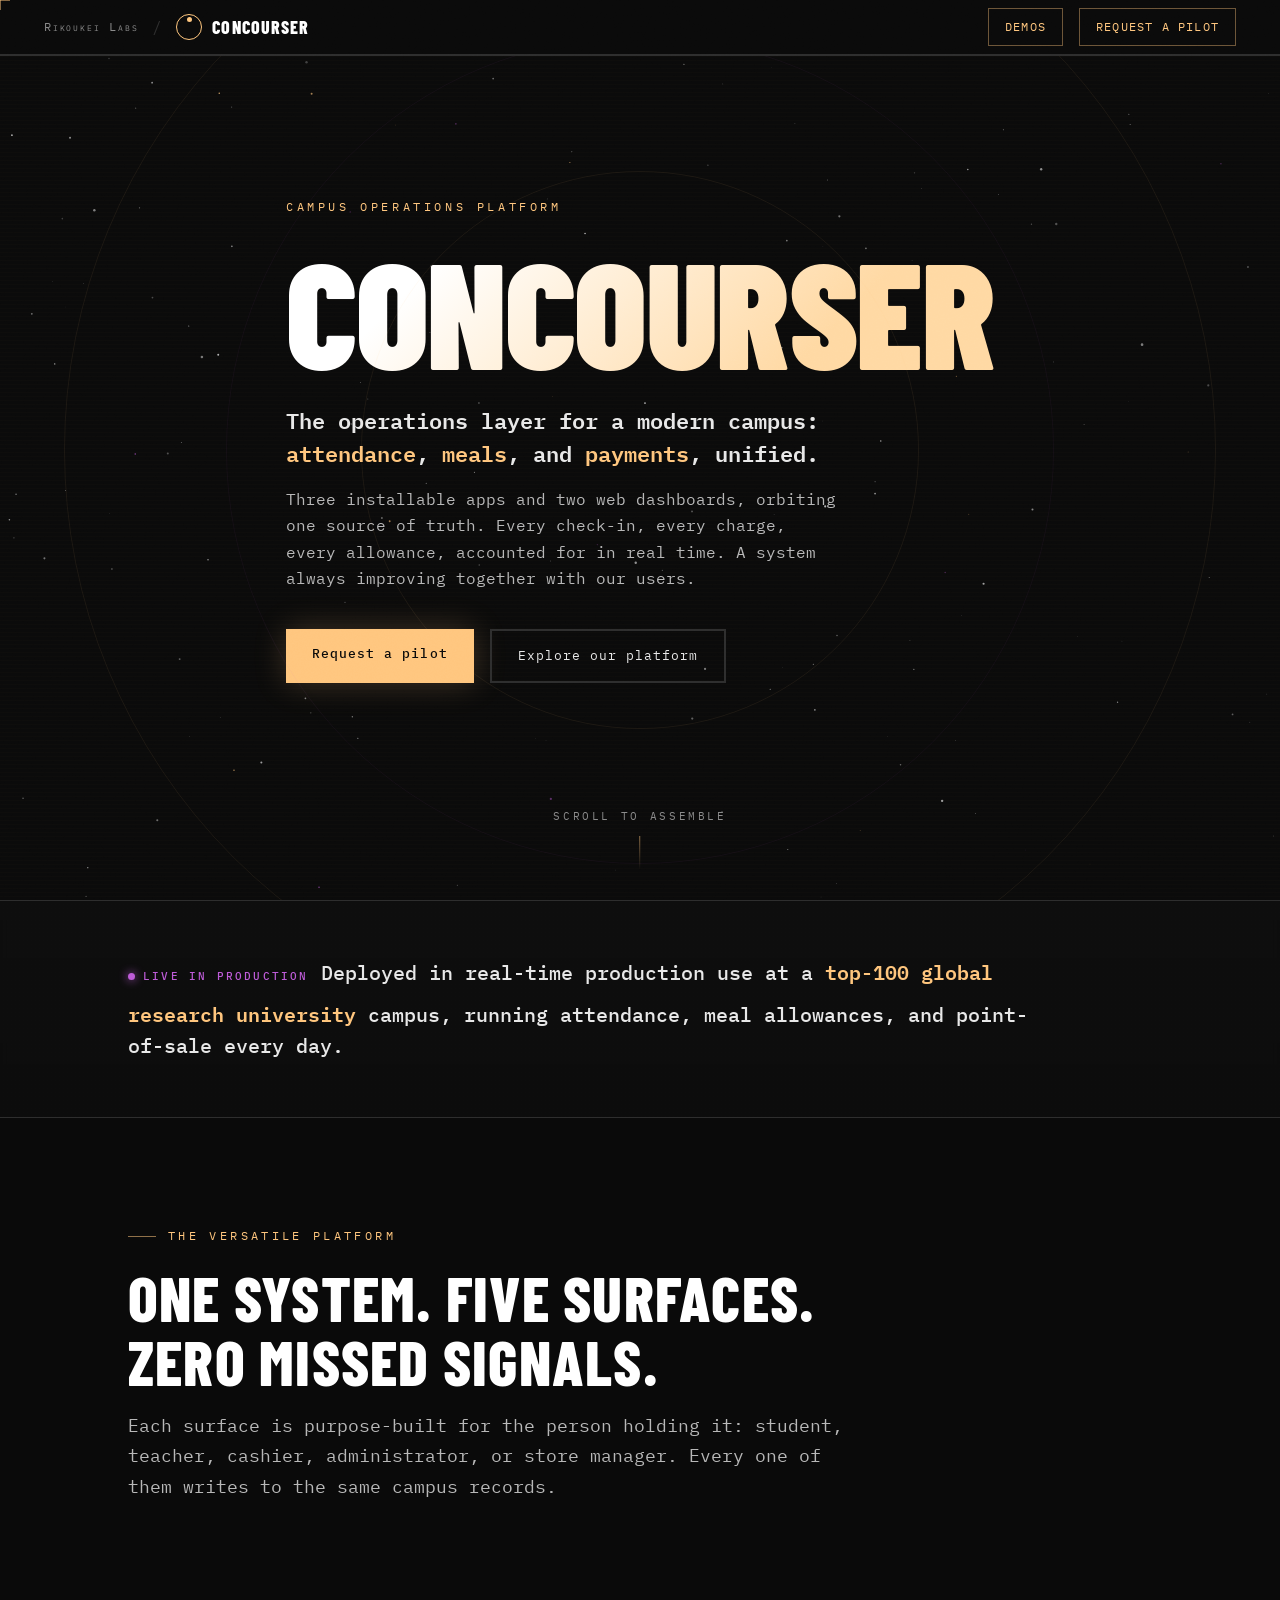
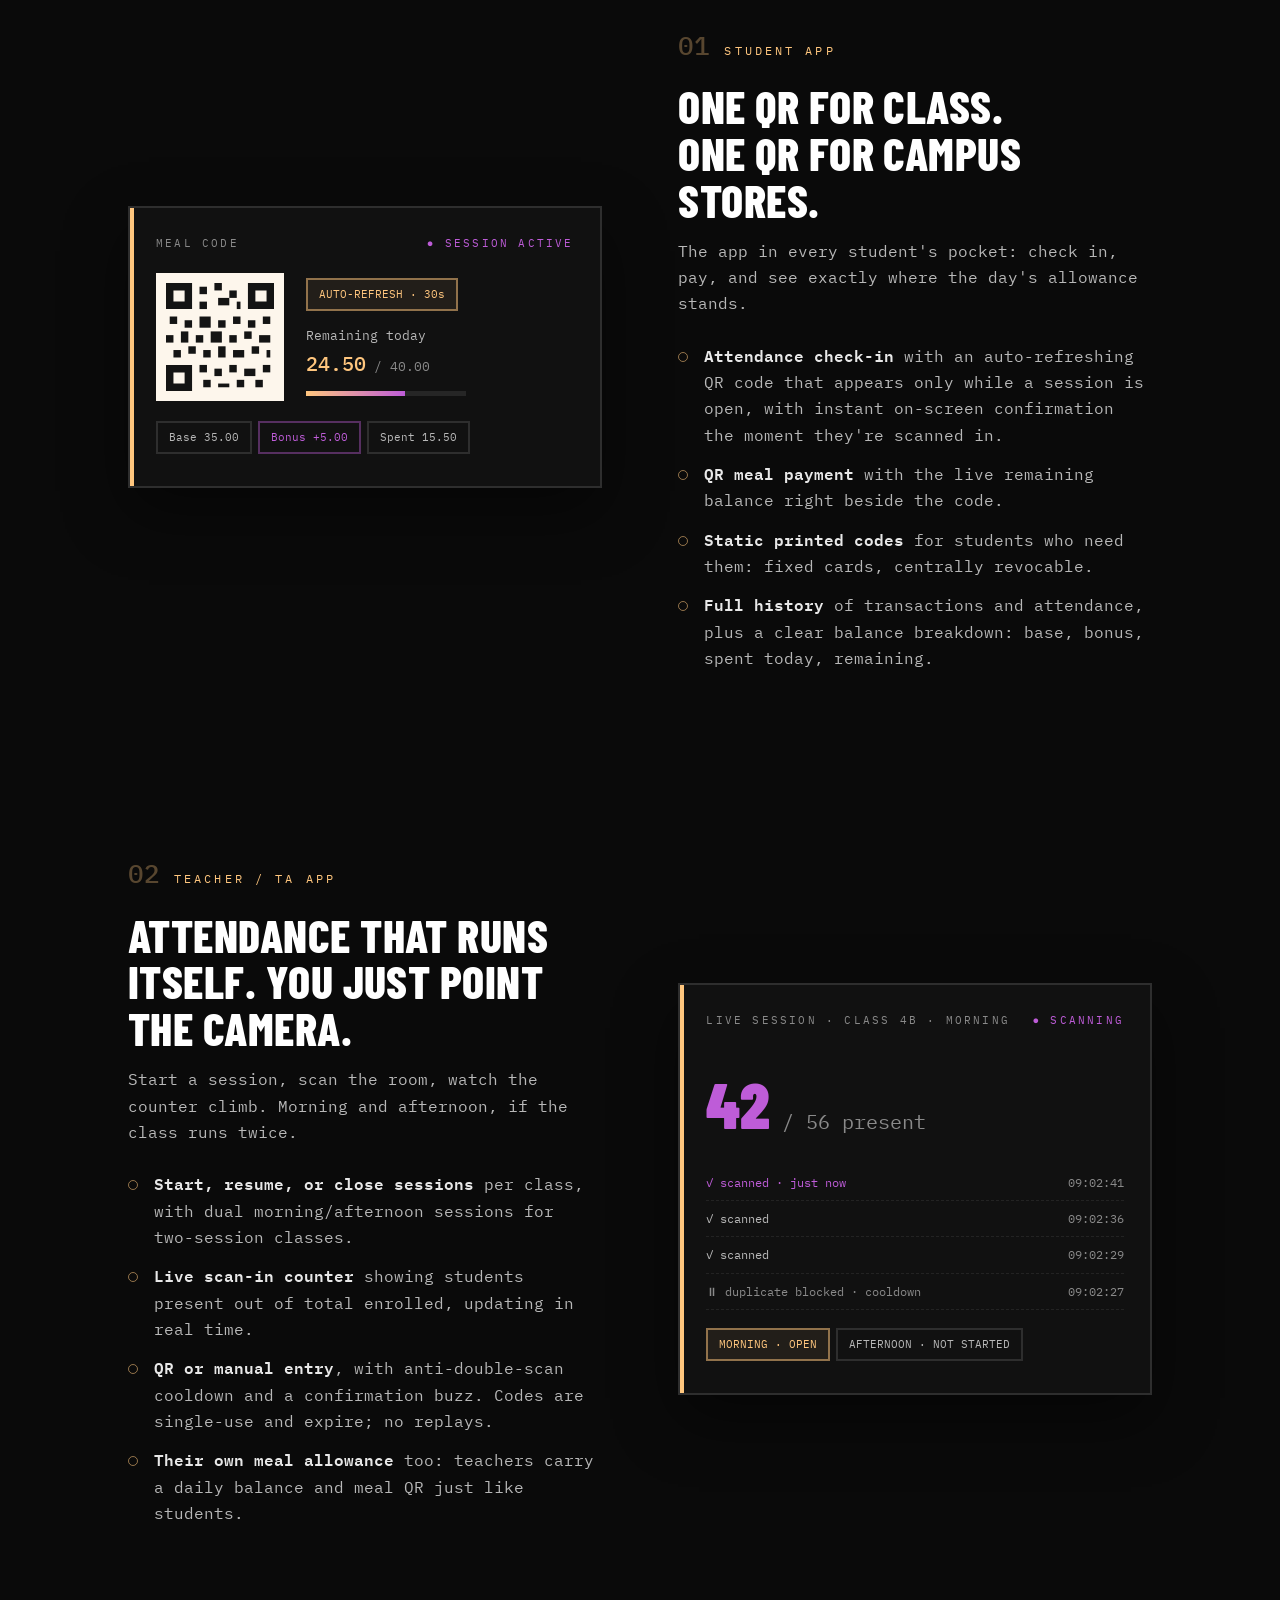
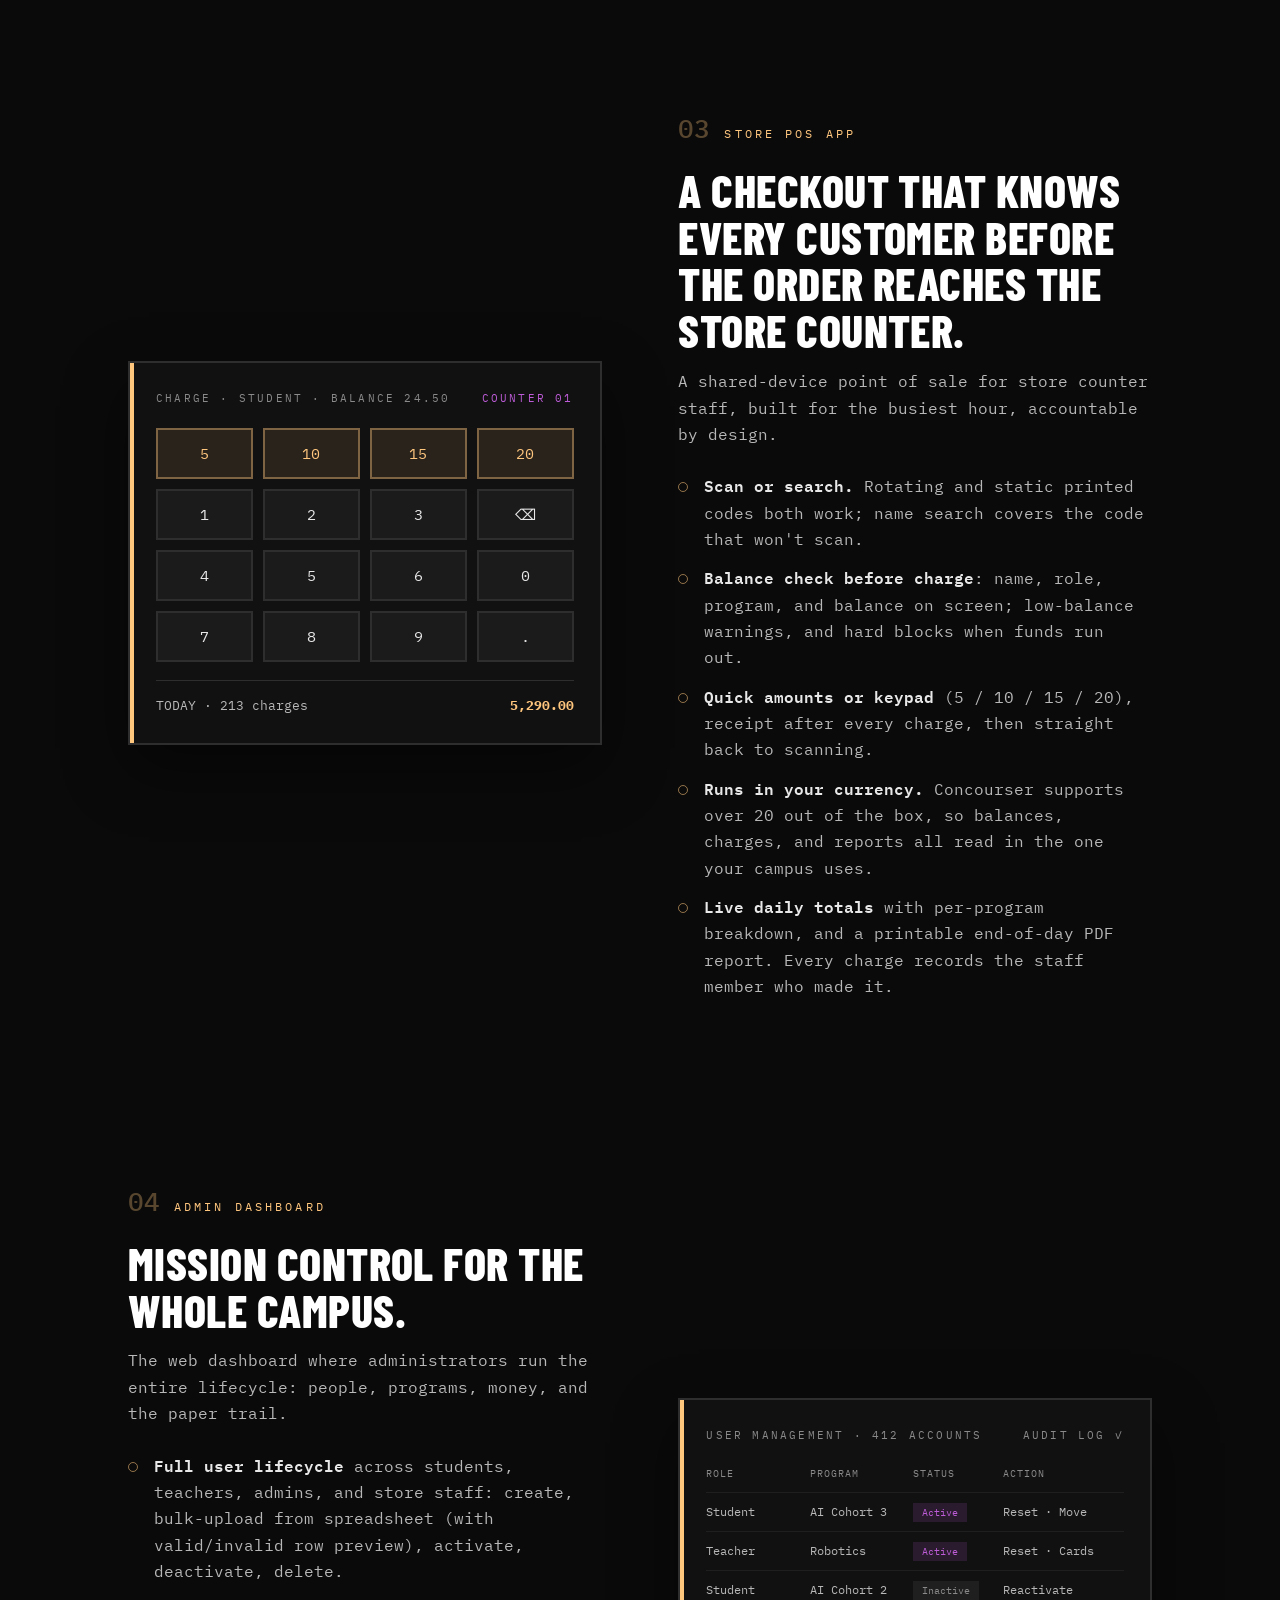
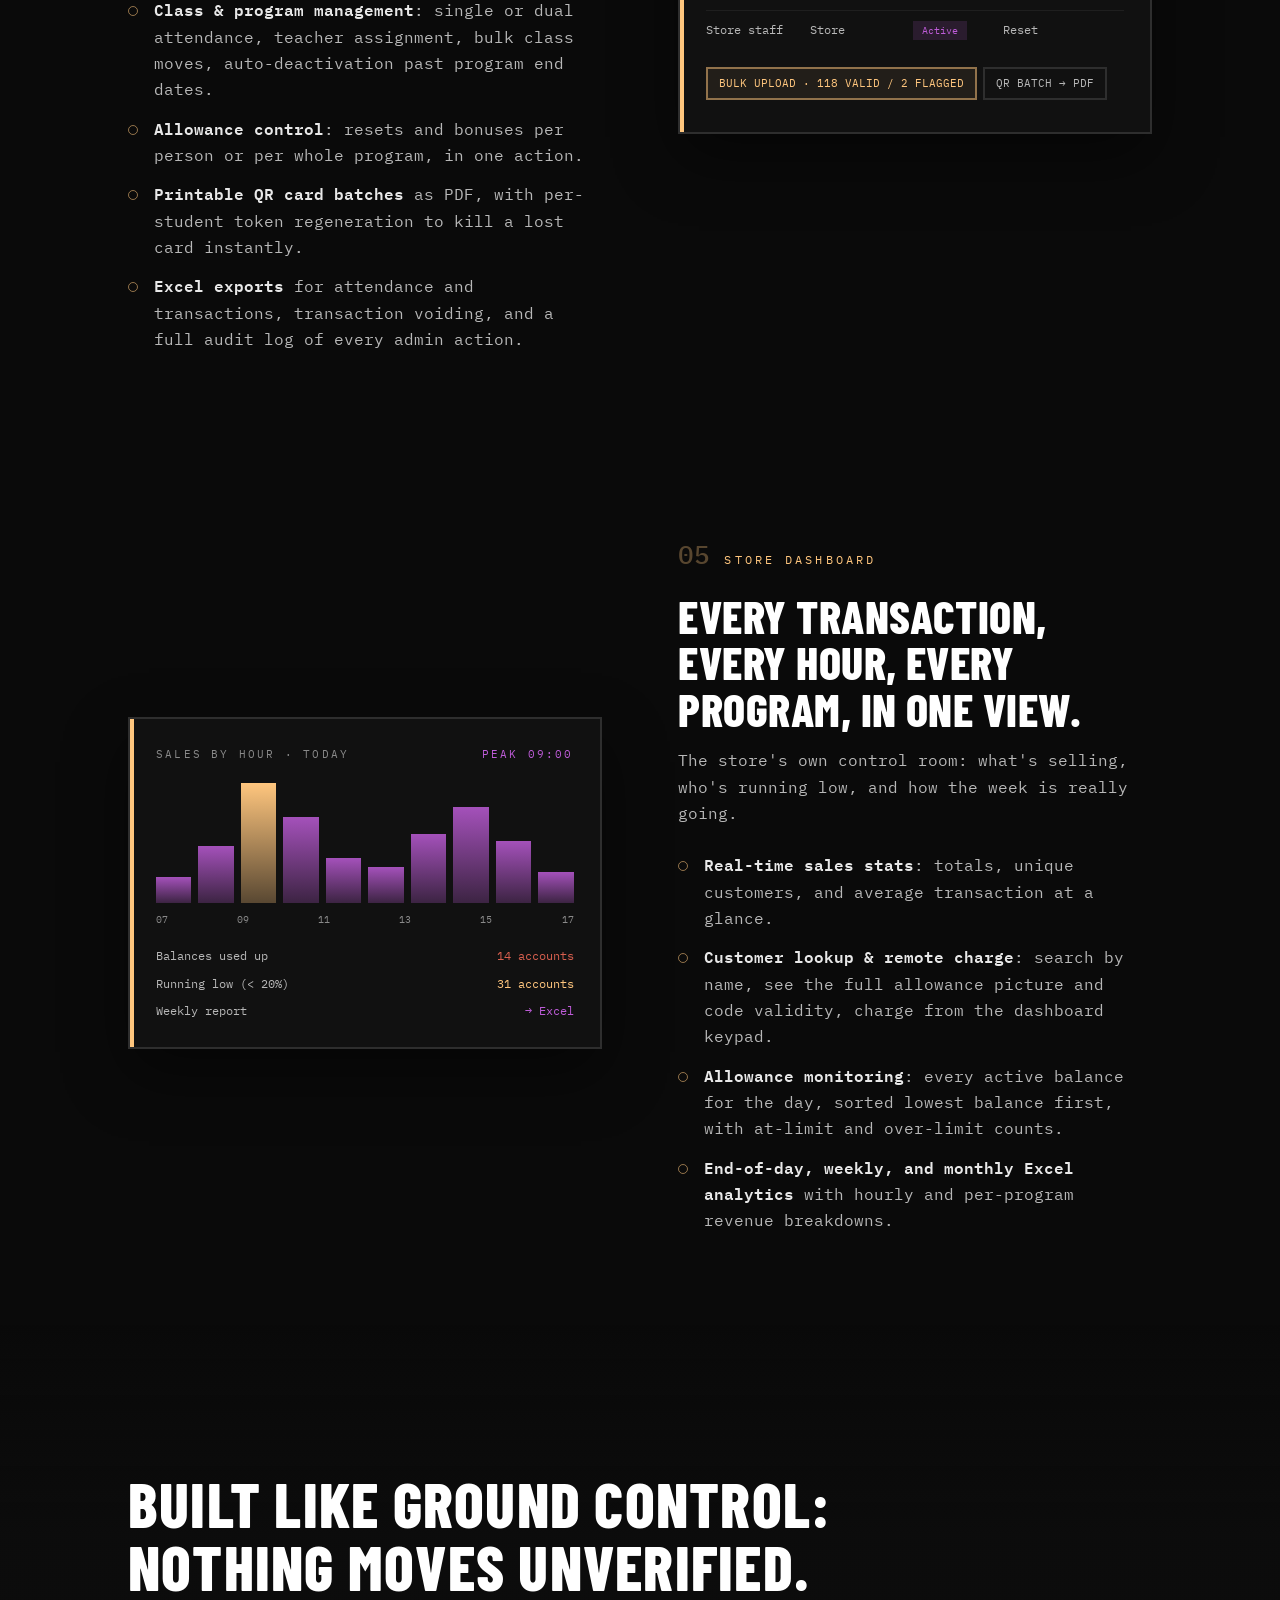
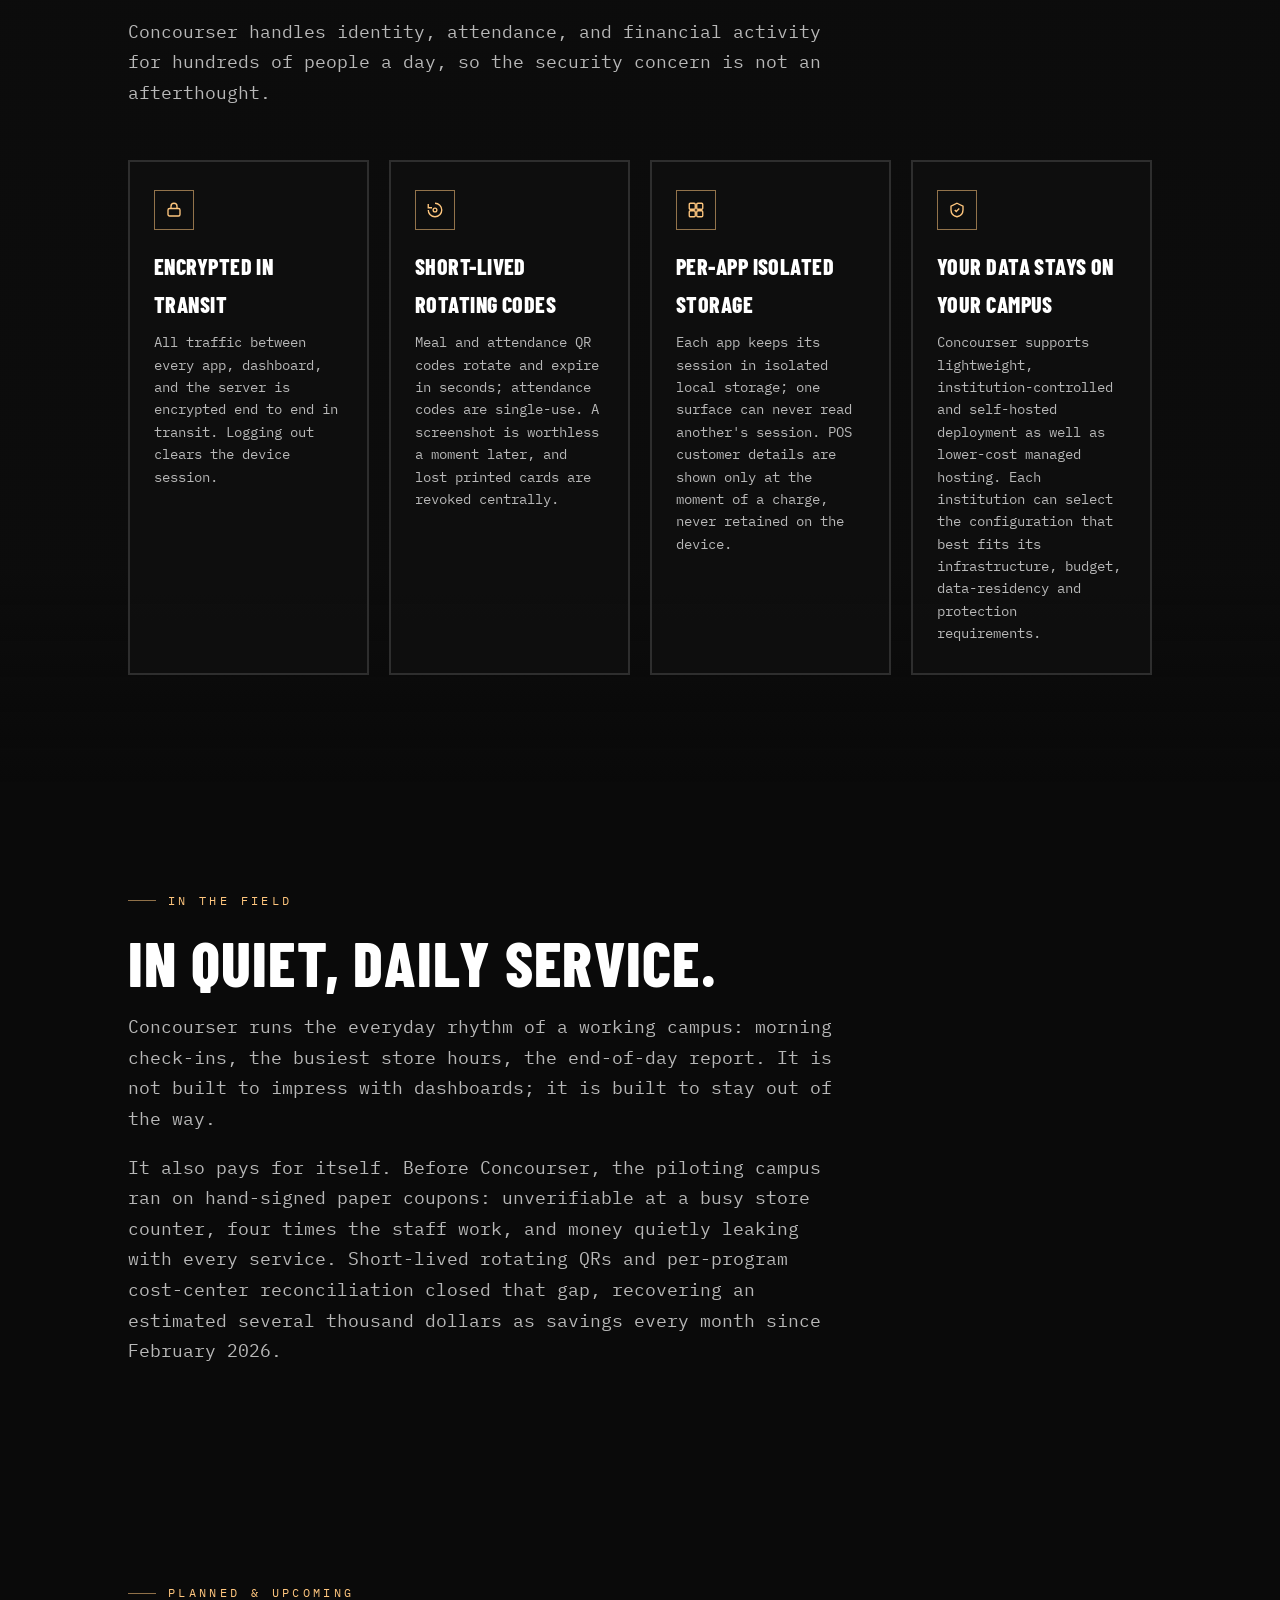
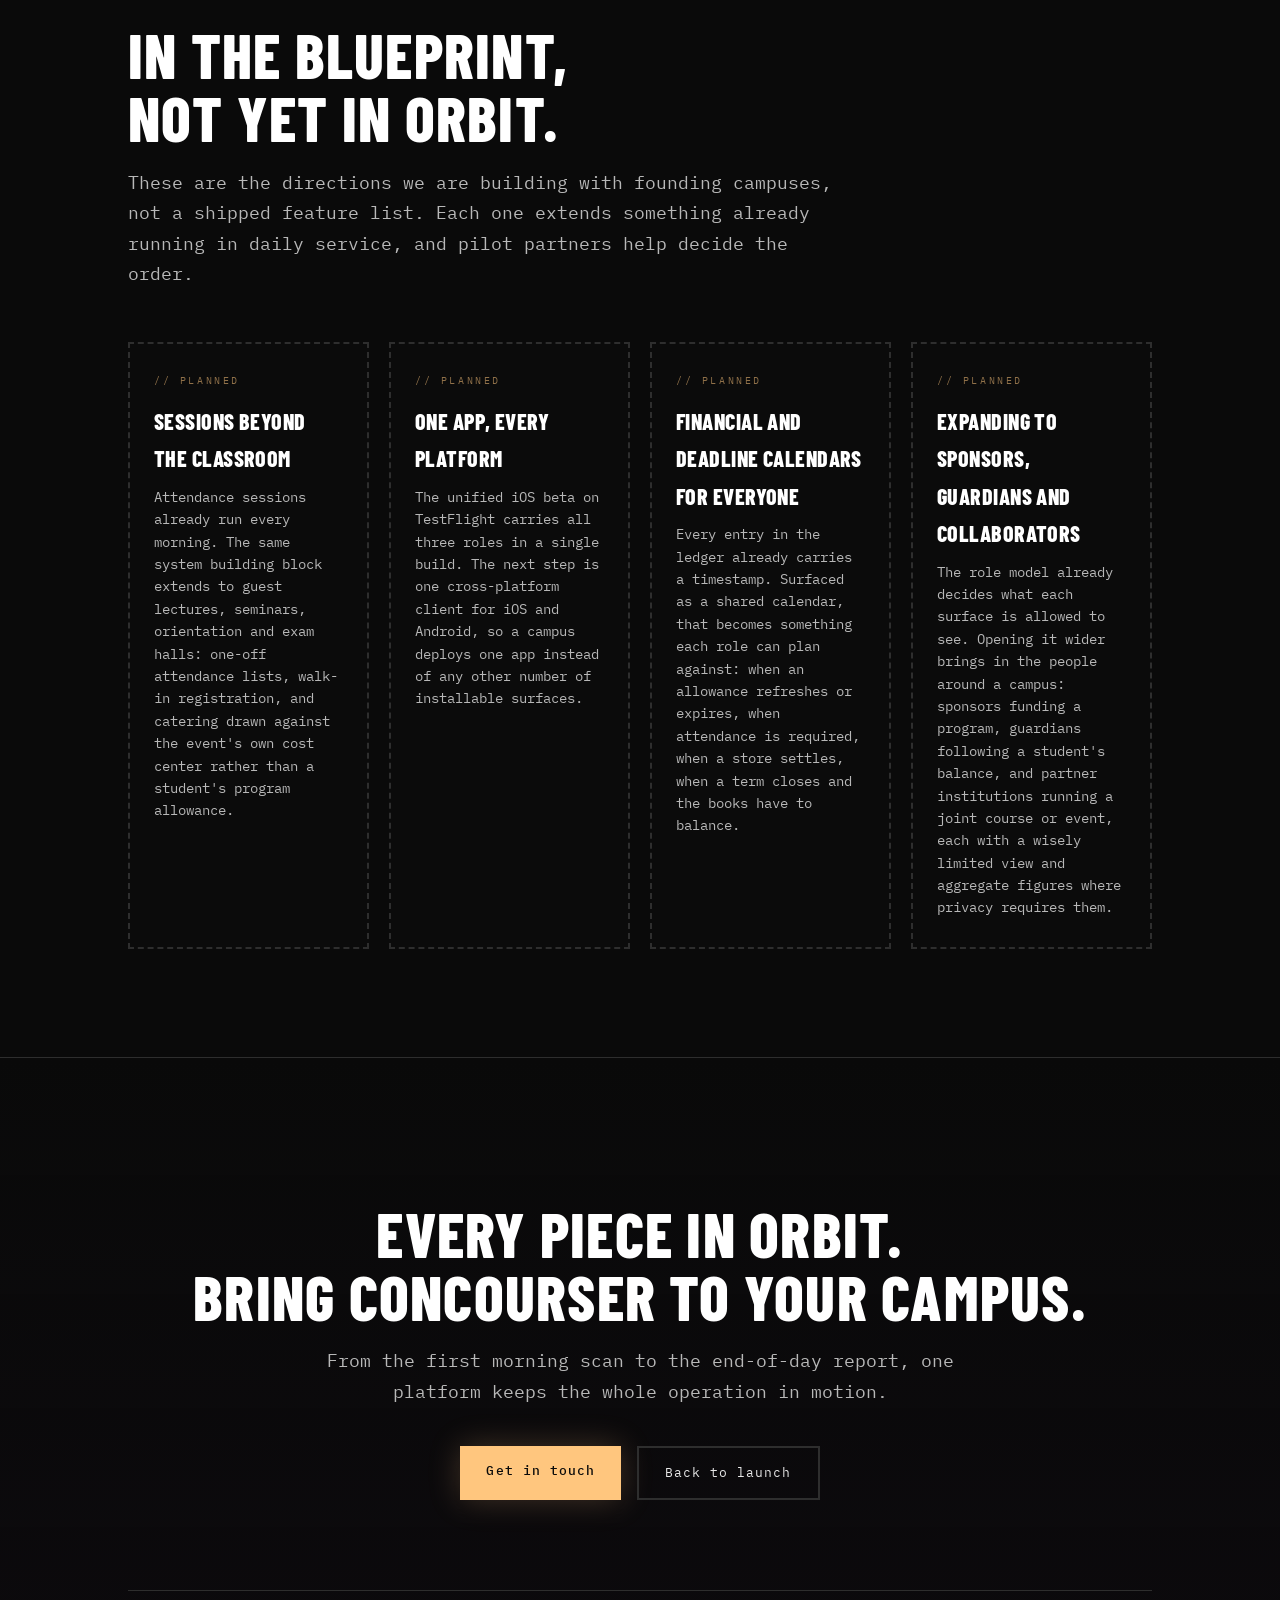
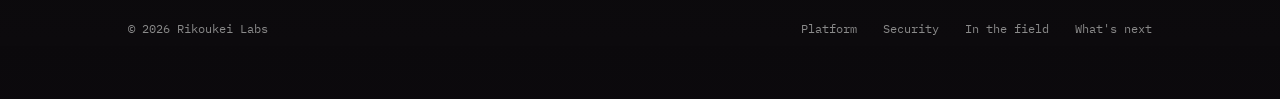
==== index.html @ 0dc14bae "Move inline CSS, JS and the reusable SVGs out of the HTML into assets/ Each inline <style> and <scri" ====
<!DOCTYPE html>
<html lang="en">
<head>
<meta charset="UTF-8">
<meta name="viewport" content="width=device-width, initial-scale=1.0">
<title>Concourser | The operations layer for a modern campus</title>
<meta name="description" content="Concourser unifies attendance, meal allowances, and point-of-sale for a modern campus. Three installable apps, two web dashboards, one operations layer.">
<link rel="icon" href="data:image/svg+xml,%3Csvg%20xmlns='http://www.w3.org/2000/svg'%20viewBox='0%200%2032%2032'%3E%3Crect%20width='32'%20height='32'%20fill='%230a0a0a'/%3E%3Ccircle%20cx='16'%20cy='16'%20r='10'%20fill='none'%20stroke='%23ffc67e'%20stroke-width='2'/%3E%3Ccircle%20cx='16'%20cy='8'%20r='2.5'%20fill='%23ffc67e'/%3E%3C/svg%3E">
<meta property="og:type" content="website">
<meta property="og:url" content="https://www.cncrsr.com/">
<meta property="og:title" content="Concourser | The operations layer for a modern campus">
<meta property="og:description" content="Concourser unifies attendance, meal allowances, and point-of-sale for a modern campus. Three installable apps, two web dashboards, one operations layer.">
<meta name="twitter:card" content="summary">
<meta name="twitter:title" content="Concourser | The operations layer for a modern campus">
<meta name="twitter:description" content="Concourser unifies attendance, meal allowances, and point-of-sale for a modern campus.">
<link rel="preconnect" href="https://fonts.googleapis.com">
<link rel="preconnect" href="https://fonts.gstatic.com" crossorigin>
<link href="https://fonts.googleapis.com/css2?family=Barlow+Condensed:wght@700;800;900&family=IBM+Plex+Mono:wght@400;500;600;700&display=swap" rel="stylesheet">
<link rel="stylesheet" href="assets/css/index.css">
</head>
<body>

<!-- Grain overlay via inline SVG filter (matches rikoukeilabs.com) -->
<svg class="grain" aria-hidden="true">
  <filter id="grain-filter">
    <feTurbulence type="fractalNoise" baseFrequency="0.65" numOctaves="3" stitchTiles="stitch"/>
    <feColorMatrix type="saturate" values="0"/>
  </filter>
  <rect width="100%" height="100%" filter="url(#grain-filter)"/>
</svg>

<!-- Custom cursor -->
<div class="cursor-reticle" aria-hidden="true"></div>
<div class="cursor-ring" aria-hidden="true"></div>

<!-- Warp arrival overlay (plays when navigating in from the Rikoukei site) -->
<div id="warp-in" aria-hidden="true">
  <span class="wring r3"></span>
  <span class="wring r2"></span>
  <span class="wring r1"></span>
  <span class="wdot"></span>
  <span class="wlabel">// DOCKING : CONCOURSER</span>
</div>

<canvas id="starfield" aria-hidden="true"></canvas>

<!-- Scroll-assembled orrery (the Concourser mark, piece by piece) -->
<div id="orrery-wrap" aria-hidden="true">
  <svg id="orrery" viewBox="0 0 1600 1600" xmlns="http://www.w3.org/2000/svg" fill="transparent">
    <defs>
      <clipPath id="clip-path-0"><circle cx="800" cy="800" r="253.05"/></clipPath>
      <mask id="mask-0"><rect width="1600" height="1600" fill="white"/><circle cx="546.95" cy="800" r="96.25" fill="black"/></mask>
      <mask id="mask-1"><rect width="1600" height="1600" fill="white"/><circle cx="546.95" cy="800" r="77" fill="black"/></mask>
    </defs>
    <g transform="translate(800,800) scale(2.07) translate(-800,-800)">
      <g>
        <path class="lp" d="M 978.9333709792559 978.9333709792558 A 253.04999999999998 253.04999999999998 0 0 1 621.0666290207441 978.9333709792559" fill="transparent" stroke-width="4" stroke="#ffc67e"/>
        <circle class="lp" cx="800" cy="956.8" r="77" stroke-width="4" stroke="#ffc67e"/>
        <circle class="ld" cx="868.6075023625043" cy="921.8427315200548" r="9.5" stroke-width="0" fill="#ffc67e"/>
        <circle class="ld" cx="854.4472221513641" cy="902.3527778486358" r="9.5" stroke-width="0" fill="#ffc67e"/>
        <circle class="lp" cx="800" cy="879.8" r="38" stroke-width="4" stroke="#ffc67e"/>
      </g>
      <g>
        <path class="lp" d="M 978.9333709792558 621.0666290207441 A 253.04999999999998 253.04999999999998 0 0 1 978.9333709792559 978.9333709792559" fill="transparent" stroke-width="4" stroke="#ffc67e"/>
        <circle class="lp" cx="956.8" cy="800" r="96.25" stroke-width="4" stroke="#ffc67e"/>
        <line class="lp" x1="878.9321142914113" y1="743.4256694668495" x2="836.1047771516875" y2="712.3097876736166" stroke-width="4" stroke="#ffc67e"/>
        <circle class="lp" cx="956.8" cy="800" r="77" stroke-width="5" stroke="#ffc67e"/>
        <circle class="ld" cx="921.8427315200548" cy="731.3924976374957" r="9.5" stroke-width="0" fill="#ffc67e"/>
        <circle class="ld" cx="902.3527778486358" cy="745.5527778486359" r="9.5" stroke-width="0" fill="#ffc67e"/>
        <circle class="lp" cx="879.8" cy="800" r="38" stroke-width="5" stroke="#ffc67e"/>
      </g>
      <g>
        <path class="lp" d="M 621.0666290207441 621.0666290207441 A 253.04999999999998 253.04999999999998 0 0 1 978.9333709792559 621.0666290207441" fill="transparent" stroke-width="4" stroke="#ffc67e"/>
        <circle class="lp" cx="800" cy="546.95" r="38" stroke-width="4" stroke="#ffc67e"/>
        <line class="lp" x1="800" y1="508.95000000000005" x2="800" y2="432.95000000000005" stroke-width="4" stroke="#ffc67e"/>
      </g>
      <g>
        <path class="lp" d="M 621.0666290207441 978.9333709792559 A 253.04999999999998 253.04999999999998 0 0 1 621.0666290207441 621.0666290207441" fill="transparent" mask="url(#mask-0)" stroke-width="4" stroke="#ffc67e"/>
        <path class="lp" d="M 546.95 703.75 A 96.25 96.25 0 0 1 546.95 896.25" clip-path="url(#clip-path-0)" stroke-width="4" stroke="#ffc67e"/>
        <circle class="ld" cx="576.6928857085887" cy="891.5391896934085" r="9.5" stroke-width="0" fill="#ffc67e"/>
        <circle class="ld" cx="603.5243305331505" cy="877.8678857085887" r="9.5" stroke-width="0" fill="#ffc67e"/>
        <circle class="ld" cx="624.8178857085887" cy="856.5743305331506" r="9.5" stroke-width="0" fill="#ffc67e"/>
        <path class="lp" d="M 621.0666290207441 978.9333709792559 A 253.04999999999998 253.04999999999998 0 0 1 621.0666290207441 621.0666290207441" fill="transparent" mask="url(#mask-1)" stroke-width="4" stroke="#ffc67e"/>
        <path class="lp" d="M 546.95 723 A 77 77 0 0 1 546.95 877" clip-path="url(#clip-path-0)" stroke-width="5" stroke="#ffc67e"/>
        <line class="lp" x1="570.7443085668709" y1="873.2313517547268" x2="583.83117827865" y2="913.5085952198266" stroke-width="5" stroke="#ffc67e"/>
        <line class="lp" x1="592.2094644265204" y1="862.294308566871" x2="617.1021698611066" y2="896.55617827865" stroke-width="5" stroke="#ffc67e"/>
        <line class="lp" x1="609.244308566871" y1="845.2594644265205" x2="643.50617827865" y2="870.1521698611067" stroke-width="5" stroke="#ffc67e"/>
        <circle class="lp" cx="546.95" cy="800" r="38" stroke-width="5" stroke="#ffc67e"/>
      </g>
    </g>
  </svg>
</div>

<div class="scan-layer" aria-hidden="true"></div>

<nav id="site-nav">
  <div class="nav-left">
    <a class="home-link" href="https://www.rikoukeilabs.com/">Rikoukei Labs</a> <!-- alt home link = ../ -->
    <span class="crumb-sep">/</span>
    <a class="brand" href="#top">
      <span class="mark"></span>
      <span class="brand-name">Concourser</span>
    </a>
  </div>
  <div class="nav-right">
    <a class="nav-cta" href="https://www.cncrsr.com/apps/" id="products-link">DEMOS</a>
    <a class="nav-cta" href="#contact">REQUEST A PILOT</a>
  </div>
</nav>

<div class="page" id="top">

  <!-- ============ HERO ============ -->
  <section class="hero">
    <div class="orbits" aria-hidden="true"><span></span><span></span><span></span></div>
    <div class="inner">
      <div class="hero-badge reveal">CAMPUS OPERATIONS PLATFORM</div>
      <h1 class="reveal" style="--d:.08s">Concourser</h1>
      <p class="tagline reveal" style="--d:.16s">The operations layer for a modern campus: <em>attendance</em>, <em>meals</em>, and <em>payments</em>, unified.</p>
      <p class="sub reveal" style="--d:.24s">Three installable apps and two web dashboards, orbiting one source of truth. Every check-in, every charge, every allowance, accounted for in real time. A system always improving together with our users.</p>
      <div class="hero-ctas reveal" style="--d:.32s">
        <a class="btn btn-primary" href="#contact">Request a pilot</a>
        <a class="btn btn-ghost" href="#proof">Explore our platform</a>
      </div>
    </div>
    <div class="scroll-hint">Scroll to assemble</div>
  </section>

  <!-- ============ PROOF BAND ============ -->
  <section class="proof" id="proof">
    <div class="inner">
      <div class="claim reveal">
        <div class="live">Live in production</div>
        Deployed in real-time production use at a <strong>top-100 global research university</strong> campus, running attendance, meal allowances, and point-of-sale every day.
      </div>
    </div>
  </section>

  <!-- ============ FEATURES ============ -->
  <section class="features-head" id="platform">
    <div class="inner">
      <div class="eyebrow reveal">The versatile platform</div>
      <h2 class="reveal" style="--d:.1s">One system. Five surfaces.<br>Zero missed signals.</h2>
      <p class="lede reveal" style="--d:.2s">Each surface is purpose-built for the person holding it: student, teacher, cashier, administrator, or store manager. Every one of them writes to the same campus records.</p>
    </div>
  </section>

  <!-- Surface 01: Student App -->
  <section class="surface">
    <div class="inner">
      <div class="s-copy reveal">
        <div class="s-label"><span class="num">01</span> Student App</div>
        <h3>One QR for class.<br>One QR for campus stores.</h3>
        <p class="s-desc">The app in every student's pocket: check in, pay, and see exactly where the day's allowance stands.</p>
        <ul>
          <li><b>Attendance check-in</b> with an auto-refreshing QR code that appears only while a session is open, with instant on-screen confirmation the moment they're scanned in.</li>
          <li><b>QR meal payment</b> with the live remaining balance right beside the code.</li>
          <li><b>Static printed codes</b> for students who need them: fixed cards, centrally revocable.</li>
          <li><b>Full history</b> of transactions and attendance, plus a clear balance breakdown: base, bonus, spent today, remaining.</li>
        </ul>
      </div>
      <div class="s-visual reveal" style="--d:.15s">
        <div class="panel">
          <div class="panel-title"><span>MEAL CODE</span><span class="ok">● SESSION ACTIVE</span></div>
          <div class="qr-row">
            <div class="qr-box">
              <svg viewBox="0 0 29 29" width="100%" height="100%" aria-hidden="true"><use href="assets/icons.svg#qr"/></svg>
            </div>
            <div>
              <div class="chip on">AUTO-REFRESH · 30s</div>
              <div class="balance-line">Remaining today<br><b>24.50</b> <span style="color:var(--text-faint)">/ 40.00</span></div>
              <div class="meter"><i></i></div>
            </div>
          </div>
          <div style="margin-top:20px">
            <span class="chip">Base 35.00</span><span class="chip teal">Bonus +5.00</span><span class="chip">Spent 15.50</span>
          </div>
        </div>
      </div>
    </div>
  </section>

  <!-- Surface 02: Teacher/TA App -->
  <section class="surface">
    <div class="inner">
      <div class="s-copy reveal">
        <div class="s-label"><span class="num">02</span> Teacher / TA App</div>
        <h3>Attendance that runs itself. You just point the camera.</h3>
        <p class="s-desc">Start a session, scan the room, watch the counter climb. Morning and afternoon, if the class runs twice.</p>
        <ul>
          <li><b>Start, resume, or close sessions</b> per class, with dual morning/afternoon sessions for two-session classes.</li>
          <li><b>Live scan-in counter</b> showing students present out of total enrolled, updating in real time.</li>
          <li><b>QR or manual entry</b>, with anti-double-scan cooldown and a confirmation buzz. Codes are single-use and expire; no replays.</li>
          <li><b>Their own meal allowance</b> too: teachers carry a daily balance and meal QR just like students.</li>
        </ul>
      </div>
      <div class="s-visual reveal" style="--d:.15s">
        <div class="panel">
          <div class="panel-title"><span>LIVE SESSION · CLASS 4B · MORNING</span><span class="ok">● SCANNING</span></div>
          <div class="big-counter"><b>42</b><span>/ 56 present</span></div>
          <div class="scan-feed">
            <div><span class="new">✓ scanned · just now</span><span class="t">09:02:41</span></div>
            <div><span>✓ scanned</span><span class="t">09:02:36</span></div>
            <div><span>✓ scanned</span><span class="t">09:02:29</span></div>
            <div><span style="color:var(--text-faint)">⏸ duplicate blocked · cooldown</span><span class="t">09:02:27</span></div>
          </div>
          <div style="margin-top:18px">
            <span class="chip on">MORNING · OPEN</span><span class="chip">AFTERNOON · NOT STARTED</span>
          </div>
        </div>
      </div>
    </div>
  </section>

  <!-- Surface 03: Store POS -->
  <section class="surface">
    <div class="inner">
      <div class="s-copy reveal">
        <div class="s-label"><span class="num">03</span> Store POS App</div>
        <h3>A checkout that knows every customer before the order reaches the store counter.</h3>
        <p class="s-desc">A shared-device point of sale for store counter staff, built for the busiest hour, accountable by design.</p>
        <ul>
          <li><b>Scan or search.</b> Rotating and static printed codes both work; name search covers the code that won't scan.</li>
          <li><b>Balance check before charge</b>: name, role, program, and balance on screen; low-balance warnings, and hard blocks when funds run out.</li>
          <li><b>Quick amounts or keypad</b> (5 / 10 / 15 / 20), receipt after every charge, then straight back to scanning.</li>
          <li><b>Runs in your currency.</b> Concourser supports over 20 out of the box, so balances, charges, and reports all read in the one your campus uses.</li>
          <li><b>Live daily totals</b> with per-program breakdown, and a printable end-of-day PDF report. Every charge records the staff member who made it.</li>
        </ul>
      </div>
      <div class="s-visual reveal" style="--d:.15s">
        <div class="panel">
          <div class="panel-title"><span>CHARGE · STUDENT · BALANCE 24.50</span><span class="ok">COUNTER 01</span></div>
          <div class="keypad">
            <button class="gold">5</button><button class="gold">10</button><button class="gold">15</button><button class="gold">20</button>
            <button>1</button><button>2</button><button>3</button><button>⌫</button>
            <button>4</button><button>5</button><button>6</button><button>0</button>
            <button>7</button><button>8</button><button>9</button><button>.</button>
          </div>
          <div class="pos-total"><span>TODAY · 213 charges</span><b>5,290.00</b></div>
        </div>
      </div>
    </div>
  </section>

  <!-- Surface 04: Admin Dashboard -->
  <section class="surface">
    <div class="inner">
      <div class="s-copy reveal">
        <div class="s-label"><span class="num">04</span> Admin Dashboard</div>
        <h3>Mission control for the whole campus.</h3>
        <p class="s-desc">The web dashboard where administrators run the entire lifecycle: people, programs, money, and the paper trail.</p>
        <ul>
          <li><b>Full user lifecycle</b> across students, teachers, admins, and store staff: create, bulk-upload from spreadsheet (with valid/invalid row preview), activate, deactivate, delete.</li>
          <li><b>Class & program management</b>: single or dual attendance, teacher assignment, bulk class moves, auto-deactivation past program end dates.</li>
          <li><b>Allowance control</b>: resets and bonuses per person or per whole program, in one action.</li>
          <li><b>Printable QR card batches</b> as PDF, with per-student token regeneration to kill a lost card instantly.</li>
          <li><b>Excel exports</b> for attendance and transactions, transaction voiding, and a full audit log of every admin action.</li>
        </ul>
      </div>
      <div class="s-visual reveal" style="--d:.15s">
        <div class="panel">
          <div class="panel-title"><span>USER MANAGEMENT · 412 ACCOUNTS</span><span>AUDIT LOG ✓</span></div>
          <table class="table-mock">
            <tr><th>Role</th><th>Program</th><th>Status</th><th>Action</th></tr>
            <tr><td>Student</td><td>AI Cohort 3</td><td><span class="pill a">Active</span></td><td>Reset · Move</td></tr>
            <tr><td>Teacher</td><td>Robotics</td><td><span class="pill a">Active</span></td><td>Reset · Cards</td></tr>
            <tr><td>Student</td><td>AI Cohort 2</td><td><span class="pill i">Inactive</span></td><td>Reactivate</td></tr>
            <tr><td>Store staff</td><td>Store</td><td><span class="pill a">Active</span></td><td>Reset</td></tr>
          </table>
          <div style="margin-top:18px">
            <span class="chip on">BULK UPLOAD · 118 VALID / 2 FLAGGED</span><span class="chip">QR BATCH → PDF</span>
          </div>
        </div>
      </div>
    </div>
  </section>

  <!-- Surface 05: Store Dashboard -->
  <section class="surface">
    <div class="inner">
      <div class="s-copy reveal">
        <div class="s-label"><span class="num">05</span> Store Dashboard</div>
        <h3>Every transaction, every hour, every program, in one view.</h3>
        <p class="s-desc">The store's own control room: what's selling, who's running low, and how the week is really going.</p>
        <ul>
          <li><b>Real-time sales stats</b>: totals, unique customers, and average transaction at a glance.</li>
          <li><b>Customer lookup & remote charge</b>: search by name, see the full allowance picture and code validity, charge from the dashboard keypad.</li>
          <li><b>Allowance monitoring</b>: every active balance for the day, sorted lowest balance first, with at-limit and over-limit counts.</li>
          <li><b>End-of-day, weekly, and monthly Excel analytics</b> with hourly and per-program revenue breakdowns.</li>
        </ul>
      </div>
      <div class="s-visual reveal" style="--d:.15s">
        <div class="panel">
          <div class="panel-title"><span>SALES BY HOUR · TODAY</span><span class="ok">PEAK 09:00</span></div>
          <div class="bars" aria-hidden="true">
            <i style="height:22%"></i><i style="height:48%"></i><i class="peak" style="height:100%"></i><i style="height:72%"></i>
            <i style="height:38%"></i><i style="height:30%"></i><i style="height:58%"></i><i style="height:80%"></i>
            <i style="height:52%"></i><i style="height:26%"></i>
          </div>
          <div class="bars-x"><span>07</span><span>09</span><span>11</span><span>13</span><span>15</span><span>17</span></div>
          <div class="low-list">
            <div><span>Balances used up</span><span class="dep">14 accounts</span></div>
            <div><span>Running low (&lt; 20%)</span><span class="warn">31 accounts</span></div>
            <div><span>Weekly report</span><span style="color:var(--accent2)">→ Excel</span></div>
          </div>
        </div>
      </div>
    </div>
  </section>

  <!-- ============ SECURITY ============ -->
  <section class="security" id="security">
    <div class="inner">
      <div class="eyebrow reveal">Security &amp; compliance</div>
      <h2 class="reveal" style="--d:.1s">Built like ground control:<br>nothing moves unverified.</h2>
      <p class="lede reveal" style="--d:.2s">Concourser handles identity, attendance, and financial activity for hundreds of people a day, so the security concern is not an afterthought.</p>
      <div class="sec-grid">
        <div class="sec-card reveal">
          <div class="ico"><svg width="18" height="18" viewBox="0 0 24 24" fill="none" stroke="currentColor" stroke-width="1.8"><use href="assets/icons.svg#icon-lock"/></svg></div>
          <h4>Encrypted in transit</h4>
          <p>All traffic between every app, dashboard, and the server is encrypted end to end in transit. Logging out clears the device session.</p>
        </div>
        <div class="sec-card reveal" style="--d:.1s">
          <div class="ico"><svg width="18" height="18" viewBox="0 0 24 24" fill="none" stroke="currentColor" stroke-width="1.8"><use href="assets/icons.svg#icon-sync"/></svg></div>
          <h4>Short-lived rotating codes</h4>
          <p>Meal and attendance QR codes rotate and expire in seconds; attendance codes are single-use. A screenshot is worthless a moment later, and lost printed cards are revoked centrally.</p>
        </div>
        <div class="sec-card reveal" style="--d:.2s">
          <div class="ico"><svg width="18" height="18" viewBox="0 0 24 24" fill="none" stroke="currentColor" stroke-width="1.8"><use href="assets/icons.svg#icon-grid"/></svg></div>
          <h4>Per-app isolated storage</h4>
          <p>Each app keeps its session in isolated local storage; one surface can never read another's session. POS customer details are shown only at the moment of a charge, never retained on the device.</p>
        </div>
        <div class="sec-card reveal" style="--d:.3s">
          <div class="ico"><svg width="18" height="18" viewBox="0 0 24 24" fill="none" stroke="currentColor" stroke-width="1.8"><use href="assets/icons.svg#icon-shield"/></svg></div>
          <h4>Your data stays on your campus</h4>
          <p>Concourser supports lightweight, institution-controlled and self-hosted deployment as well as lower-cost managed hosting. Each institution can select the configuration that best fits its infrastructure, budget, data-residency and protection requirements.</p>
        </div>
      </div>
    </div>
  </section>

  <!-- ============ IMPACT ============ -->
  <section class="impact" id="impact">
    <div class="inner">
      <div class="eyebrow reveal">In the field</div>
      <h2 class="reveal" style="--d:.1s">In quiet, daily service.</h2>
      <p class="lede reveal" style="--d:.2s">Concourser runs the everyday rhythm of a working campus: morning check-ins, the busiest store hours, the end-of-day report. It is not built to impress with dashboards; it is built to stay out of the way.</p>
      <p class="lede reveal" style="--d:.3s">It also pays for itself. Before Concourser, the piloting campus ran on hand-signed paper coupons: unverifiable at a busy store counter, four times the staff work, and money quietly leaking with every service. Short-lived rotating QRs and per-program cost-center reconciliation closed that gap, recovering an estimated several thousand dollars as savings every month since February 2026.</p>
      <!-- Field-notes container temporarily removed (kept for later reference).
      <div class="field-notes reveal" style="--d:.3s">
        <div class="fn-title">FIELD NOTES · EARLY FIVE-DAY SAMPLE · FEB 2026</div>
        <p class="fn-line">60,000+ settled&ensp;·&ensp;2,400+ transactions&ensp;·&ensp;~400 active students&ensp;·&ensp;busiest hour 09:00</p>
        <p class="fn-note">An early snapshot; the platform has been in continuous daily use since. Aggregate figures only: Concourser never exposes individual spending profiles.</p>
      </div>
      -->
    </div>
  </section>

  <!-- ============ PLANNED & UPCOMING ============ -->
  <section class="roadmap" id="roadmap">
    <div class="inner">
      <div class="eyebrow reveal">Planned &amp; upcoming</div>
      <h2 class="reveal" style="--d:.1s">In the blueprint,<br>not yet in orbit.</h2>
      <p class="lede reveal" style="--d:.2s">These are the directions we are building with founding campuses, not a shipped feature list. Each one extends something already running in daily service, and pilot partners help decide the order.</p>
      <div class="sec-grid">
        <div class="sec-card reveal">
          <span class="tag">// Planned</span>
          <h4>Sessions beyond the classroom</h4>
          <p>Attendance sessions already run every morning. The same system building block extends to guest lectures, seminars, orientation and exam halls: one-off attendance lists, walk-in registration, and catering drawn against the event's own cost center rather than a student's program allowance.</p>
        </div>
        <div class="sec-card reveal" style="--d:.1s">
          <span class="tag">// Planned</span>
          <h4>One app, every platform</h4>
          <p>The unified iOS beta on TestFlight carries all three roles in a single build. The next step is one cross-platform client for iOS and Android, so a campus deploys one app instead of any other number of installable surfaces.</p>
        </div>
        <div class="sec-card reveal" style="--d:.2s">
          <span class="tag">// Planned</span>
          <h4>Financial and deadline calendars for everyone</h4>
          <p>Every entry in the ledger already carries a timestamp. Surfaced as a shared calendar, that becomes something each role can plan against: when an allowance refreshes or expires, when attendance is required, when a store settles, when a term closes and the books have to balance.</p>
        </div>
        <div class="sec-card reveal" style="--d:.3s">
          <span class="tag">// Planned</span>
          <h4>Expanding to sponsors, guardians and collaborators</h4>
          <p>The role model already decides what each surface is allowed to see. Opening it wider brings in the people around a campus: sponsors funding a program, guardians following a student's balance, and partner institutions running a joint course or event, each with a wisely limited view and aggregate figures where privacy requires them.</p>
        </div>
      </div>
    </div>
  </section>

  <!-- ============ CLOSING / FOOTER ============ -->
  <section class="closing" id="contact">
    <div class="inner">
      <h2 class="reveal" style="--d:.18s">Every piece in orbit.<br>Bring Concourser to your campus.</h2>
      <p class="lede reveal" style="--d:.26s">From the first morning scan to the end-of-day report, one platform keeps the whole operation in motion.</p>
      <div class="hero-ctas reveal" style="--d:.34s">
        <a class="btn btn-primary" href="mailto:contact@rikoukeilabs.com?subject=Concourser%20pilot%20request">Get in touch</a>
        <a class="btn btn-ghost" href="#top">Back to launch</a>
      </div>

      <div class="foot-links">
        <span>© 2026 Rikoukei Labs</span>
        <span class="links">
          <a href="#platform">Platform</a>
          <a href="#security">Security</a>
          <a href="#impact">In the field</a>
          <a href="#roadmap">What's next</a>
        </span>
      </div>
    </div>
  </section>

</div>

<script src="assets/js/index.js"></script>
<script src="assets/js/index-2.js"></script>

<!-- ============ CONTACT MODAL ============ -->
<link rel="stylesheet" href="assets/css/index-2.css">
<div id="contact-modal" role="dialog" aria-modal="true" aria-labelledby="cm-title-txt">
  <div class="cm-card">
    <button class="cm-close" aria-label="Close">&times;</button>
    <p class="cm-title" id="cm-title-txt">// CONTACT</p>
    <p class="cm-desc">You can either drop us a message with your questions and our team will quickly get back to you with answers, or ask for an online meeting to talk face-to-face.</p>
    <div class="cm-row"><span class="cm-label">E-mail address</span>
      <span class="cm-val"><span class="cm-email">contact@rikoukeilabs.com</span><button class="cm-copy" type="button">COPY</button></span>
    </div>
    <div class="cm-row"><span class="cm-label">WhatsApp</span>
      <span class="cm-val"><a class="cm-link" href="https://wa.me/918787066090" target="_blank" rel="noopener noreferrer">Message the Concourser team now</a></span>
    </div>
    <div class="cm-row"><span class="cm-label">E-mail app</span>
      <span class="cm-val"><a class="cm-link" id="cm-mailto" href="mailto:contact@rikoukeilabs.com">Open a pre-filled draft</a></span>
    </div>
  </div>
</div>
<script src="assets/js/index-3.js"></script>
<script src="assets/js/index-4.js"></script>
</body>
</html>
---- assets/css/index.css ----
:root {
    --bg: #0a0a0a;
    --bg-raised: #111111;
    --bg-card: #111111;
    --line: rgba(255, 198, 126, 0.14);
    --line-soft: #2e2e2e;
    --gold: #ffc67e;
    --gold-bright: #ffd9a3;
    --gold-dim: rgba(255, 198, 126, 0.55);
    --accent2: #be5cd8;
    --red: #d9604f;
    --text: #e8e8e8;
    --text-dim: #b8b8b8;
    --text-faint: #8a8a8a;
    --font-display: "Barlow Condensed", "Arial Narrow", sans-serif;
    --font-mono: "IBM Plex Mono", ui-monospace, "SF Mono", Menlo, monospace;
    --max-w: 1120px;
  }

  * { margin: 0; padding: 0; box-sizing: border-box; }

  html { scroll-behavior: smooth; }
  @media (prefers-reduced-motion: reduce) {
    html { scroll-behavior: auto; }
  }
  /* anchor targets must clear the 56px fixed nav */
  section[id] { scroll-margin-top: 72px; }

  body {
    background: var(--bg);
    color: var(--text);
    font-family: var(--font-mono);
    font-size: 15.5px;
    line-height: 1.7;
    overflow-x: hidden;
    -webkit-font-smoothing: antialiased;
  }

  ::selection { background: rgba(255, 198, 126, 0.25); color: #fff; }

  a { color: inherit; }

  /* ---------- Background layers ---------- */
  #starfield {
    position: fixed;
    inset: 0;
    z-index: 0;
    pointer-events: none;
  }

  #orrery-wrap {
    position: fixed;
    inset: 0;
    z-index: 0;
    display: flex;
    align-items: center;
    justify-content: center;
    pointer-events: none;
  }
  #orrery {
    width: min(88vmin, 780px);
    height: min(88vmin, 780px);
    opacity: 0.42;
    filter: drop-shadow(0 0 24px rgba(255, 198, 126, 0.12));
  }
  @media (max-width: 768px) {
    #orrery { width: 120vmin; height: 120vmin; opacity: 0.22; }
  }


  /* ---------- Page chrome ---------- */
  .page { position: relative; z-index: 1; }

  nav {
    position: fixed;
    top: 0; left: 0; right: 0;
    z-index: 50;
    display: flex;
    align-items: center;
    justify-content: space-between;
    padding: 0 clamp(20px, 4vw, 44px);
    height: 56px;
    background: var(--bg);
    border-bottom: 2px solid var(--line-soft);
    transition: border-color 0.3s;
  }
  nav.nav-scrolled { border-bottom-color: var(--gold); }
  .nav-left {
    display: flex;
    align-items: center;
    gap: 14px;
    min-width: 0;
  }
  .home-link {
    font-family: var(--font-mono);
    font-size: 12px;
    letter-spacing: 0.15em;
    font-variant: small-caps;
    text-decoration: none;
    color: var(--text-faint);
    white-space: nowrap;
    transition: color 0.2s;
  }
  .home-link:hover { color: var(--accent2); }
  .crumb-sep { color: var(--line-soft); font-family: var(--font-mono); }
  .brand {
    display: flex;
    align-items: center;
    gap: 10px;
    text-decoration: none;
    font-family: var(--font-display);
    font-weight: 800;
    letter-spacing: 0.06em;
    font-size: 18px;
    text-transform: uppercase;
    color: #ffffff;
  }
  .brand .mark {
    width: 26px; height: 26px;
    border: 1.5px solid var(--gold);
    border-radius: 50%;
    position: relative;
    flex-shrink: 0;
  }
  .brand .mark::after {
    content: "";
    position: absolute;
    top: 2px; left: 50%;
    width: 5px; height: 5px;
    margin-left: -2.5px;
    background: var(--gold);
    border-radius: 50%;
  }
  .nav-cta {
    font-family: var(--font-mono);
    font-size: 12px;
    letter-spacing: 0.1em;
    white-space: nowrap;
    text-decoration: none;
    color: var(--gold);
    border: 1px solid rgba(255, 198, 126, 0.4);
    border-radius: 0;
    padding: 8px 16px;
    transition: background 0.25s, color 0.25s;
  }
  .nav-cta:hover { background: var(--gold); color: #12100a; }
  .nav-right {
    display: flex;
    align-items: center;
    gap: 16px;
    flex-shrink: 0;
  }
  @media (max-width: 480px) {
    .brand .brand-name { display: none; }
    .nav-cta { font-size: 11px; padding: 7px 12px; }
    .nav-right { gap: 12px; }
  }

  /* ---------- Shared section layout ---------- */
  section { position: relative; }
  .inner {
    max-width: var(--max-w);
    margin: 0 auto;
    padding: 0 clamp(20px, 5vw, 48px);
  }
  .eyebrow {
    font-family: var(--font-mono);
    font-size: 12px;
    letter-spacing: 0.28em;
    text-transform: uppercase;
    color: var(--gold);
    display: flex;
    align-items: center;
    gap: 12px;
    margin-bottom: 20px;
  }
  .eyebrow::before {
    content: "";
    width: 28px; height: 1px;
    background: var(--gold-dim);
  }
  h2 {
    font-family: var(--font-display);
    font-size: clamp(38px, 5.4vw, 62px);
    font-weight: 800;
    line-height: 1.02;
    letter-spacing: 0.02em;
    text-transform: uppercase;
    color: #ffffff;
    max-width: 18em;
  }
  .lede {
    color: var(--text-dim);
    max-width: 40em;
    margin-top: 18px;
    font-size: clamp(16px, 1.6vw, 18px);
  }

  /* Scroll reveal */
  .reveal {
    opacity: 0;
    transform: translateY(26px);
    transition: opacity 0.7s cubic-bezier(0.22, 1, 0.36, 1), transform 0.7s cubic-bezier(0.22, 1, 0.36, 1);
    transition-delay: var(--d, 0s);
  }
  .reveal.visible { opacity: 1; transform: none; }
  @media (prefers-reduced-motion: reduce) {
    .reveal { opacity: 1; transform: none; transition: none; }
  }

  /* ---------- Hero ---------- */
  .hero {
    min-height: 100svh;
    display: flex;
    flex-direction: column;
    justify-content: center;
    padding-top: 90px;
    padding-bottom: 110px;
    overflow: hidden;
  }
  .hero .orbits {
    position: absolute;
    inset: 0;
    display: flex;
    align-items: center;
    justify-content: center;
    pointer-events: none;
  }
  .hero .orbits span {
    position: absolute;
    border: 1px solid rgba(255, 198, 126, 0.07);
    border-radius: 50%;
  }
  .hero .orbits span:nth-child(1) { width: 62vmin; height: 62vmin; }
  .hero .orbits span:nth-child(2) { width: 92vmin; height: 92vmin; border-color: rgba(190, 92, 216, 0.05); }
  .hero .orbits span:nth-child(3) { width: 128vmin; height: 128vmin; }
  .hero-badge {
    font-family: var(--font-mono);
    font-size: 12px;
    letter-spacing: 0.3em;
    text-transform: uppercase;
    color: var(--gold);
    margin-bottom: 26px;
  }
  h1 {
    font-family: var(--font-display);
    font-size: clamp(68px, 12vw, 150px);
    font-weight: 900;
    letter-spacing: -0.01em;
    line-height: 0.9;
    text-transform: uppercase;
    background: linear-gradient(135deg, #ffffff 20%, var(--gold-bright) 75%);
    -webkit-background-clip: text;
    background-clip: text;
    color: transparent;
  }
  .hero .tagline {
    margin-top: 26px;
    font-size: clamp(16px, 2vw, 22px);
    font-weight: 600;
    color: var(--text);
    max-width: 30em;
    line-height: 1.5;
  }
  .hero .tagline em {
    font-style: normal;
    color: var(--gold);
  }
  .hero .sub {
    margin-top: 16px;
    color: var(--text-dim);
    max-width: 36em;
  }
  .hero-ctas { margin-top: 38px; display: flex; gap: 16px; flex-wrap: wrap; }
  .btn {
    display: inline-block;
    text-decoration: none;
    font-family: var(--font-mono);
    font-size: 13px;
    letter-spacing: 0.08em;
    padding: 14px 26px;
    border-radius: 0;
    transition: transform 0.2s, box-shadow 0.2s, background 0.2s, color 0.2s;
  }
  .btn-primary {
    background: var(--gold);
    color: #0a0a0a;
    font-weight: 500;
    box-shadow: 0 0 32px rgba(255, 198, 126, 0.22);
  }
  .btn-primary:hover { transform: translateY(-2px); box-shadow: 0 4px 44px rgba(255, 198, 126, 0.38); }
  .btn-ghost {
    color: var(--text);
    border: 2px solid var(--line-soft);
  }
  .btn-ghost:hover { border-color: var(--gold-dim); color: var(--gold); }
  .scroll-hint {
    position: absolute;
    bottom: 30px;
    left: 50%;
    transform: translateX(-50%);
    font-family: var(--font-mono);
    font-size: 11px;
    letter-spacing: 0.24em;
    color: var(--text-faint);
    text-transform: uppercase;
    display: flex;
    flex-direction: column;
    align-items: center;
    gap: 10px;
    white-space: nowrap;
  }
  .scroll-hint::after {
    content: "";
    width: 1px;
    height: 34px;
    background: linear-gradient(180deg, var(--gold-dim), transparent);
    animation: drip 2.2s ease-in-out infinite;
  }
  @keyframes drip {
    0% { transform: scaleY(0); transform-origin: top; }
    45% { transform: scaleY(1); transform-origin: top; }
    55% { transform: scaleY(1); transform-origin: bottom; }
    100% { transform: scaleY(0); transform-origin: bottom; }
  }
  @media (prefers-reduced-motion: reduce) { .scroll-hint::after { animation: none; } }

  /* ---------- Proof band ---------- */
  .proof {
    border-top: 1px solid var(--line-soft);
    border-bottom: 1px solid var(--line-soft);
    background: linear-gradient(180deg, rgba(17, 17, 17, 0.65), rgba(13, 13, 13, 0.85));
    backdrop-filter: blur(4px);
    -webkit-backdrop-filter: blur(4px);
    padding: 56px 0;
  }
  .proof .claim { max-width: 46em; }
  .proof .claim {
    font-size: clamp(16px, 1.9vw, 20px);
    font-weight: 500;
    line-height: 1.55;
  }
  .proof .claim strong { color: var(--gold); font-weight: 600; }
  .proof .claim .live {
    display: inline-flex;
    align-items: center;
    gap: 8px;
    font-family: var(--font-mono);
    font-size: 11px;
    letter-spacing: 0.2em;
    color: var(--accent2);
    text-transform: uppercase;
    margin-bottom: 14px;
  }
  .proof .claim .live::before {
    content: "";
    width: 7px; height: 7px;
    border-radius: 50%;
    background: var(--accent2);
    box-shadow: 0 0 10px var(--accent2);
    animation: pulse 2s ease-in-out infinite;
  }
  @keyframes pulse { 50% { opacity: 0.35; } }

  /* ---------- Feature surfaces ---------- */
  .features-head { padding: clamp(90px, 12vh, 150px) 0 30px; }

  .surface {
    padding: clamp(70px, 10vh, 120px) 0;
  }
  .surface .inner {
    display: grid;
    grid-template-columns: 1fr 1fr;
    gap: clamp(36px, 6vw, 88px);
    align-items: center;
  }
  .surface:nth-of-type(even) .inner .s-visual { order: -1; }
  .s-label {
    font-family: var(--font-mono);
    font-size: 12px;
    letter-spacing: 0.26em;
    color: var(--gold);
    text-transform: uppercase;
    margin-bottom: 16px;
    display: flex;
    align-items: baseline;
    gap: 14px;
  }
  .s-label .num {
    font-size: 26px;
    color: rgba(255, 198, 126, 0.32);
    font-weight: 500;
    letter-spacing: 0;
  }
  .surface h3 {
    font-family: var(--font-display);
    font-size: clamp(32px, 4vw, 46px);
    font-weight: 800;
    line-height: 1.02;
    letter-spacing: 0.01em;
    text-transform: uppercase;
    color: #ffffff;
  }
  .surface .s-desc { color: var(--text-dim); margin-top: 14px; }
  .surface ul {
    list-style: none;
    margin-top: 26px;
    display: grid;
    gap: 13px;
  }
  .surface li {
    position: relative;
    padding-left: 26px;
    color: var(--text-dim);
    font-size: 15.5px;
  }
  .surface li::before {
    content: "";
    position: absolute;
    left: 0; top: 9px;
    width: 8px; height: 8px;
    border: 1.5px solid var(--gold-dim);
    border-radius: 50%;
  }
  .surface li b { color: var(--text); font-weight: 600; }

  /* Visual mock panels */
  .panel {
    background: linear-gradient(160deg, var(--bg-card), var(--bg-raised));
    border: 2px solid var(--line-soft);
    border-radius: 0;
    padding: 26px;
    box-shadow: 0 24px 60px rgba(0, 0, 0, 0.45);
    position: relative;
    overflow: hidden;
  }
  .panel::before {
    content: "";
    position: absolute;
    top: 0; left: 0;
    width: 4px;
    height: 100%;
    background: var(--gold);
  }
  .panel-title {
    font-family: var(--font-mono);
    font-size: 11px;
    letter-spacing: 0.2em;
    text-transform: uppercase;
    color: var(--text-faint);
    display: flex;
    justify-content: space-between;
    margin-bottom: 20px;
  }
  .panel-title .ok { color: var(--accent2); }

  .chip {
    display: inline-block;
    font-family: var(--font-mono);
    font-size: 11px;
    padding: 5px 11px;
    border-radius: 0;
    border: 2px solid var(--line-soft);
    color: var(--text-dim);
    margin: 0 6px 6px 0;
  }
  .chip.on { border-color: rgba(255, 198, 126, 0.5); color: var(--gold); background: rgba(255, 198, 126, 0.07); }
  .chip.teal { border-color: rgba(190, 92, 216, 0.4); color: var(--accent2); }

  .qr-row { display: flex; gap: 22px; align-items: center; flex-wrap: wrap; }
  .qr-box {
    background: #fdf6ec;
    border-radius: 0;
    padding: 10px;
    width: 128px;
    height: 128px;
    flex-shrink: 0;
  }
  .balance-line { font-family: var(--font-mono); font-size: 13px; color: var(--text-dim); margin-top: 8px; }
  .balance-line b { color: var(--gold); font-size: 20px; font-weight: 500; }
  .meter {
    height: 5px;
    background: rgba(160, 160, 160, 0.15);
    border-radius: 0;
    margin-top: 10px;
    overflow: hidden;
    min-width: 160px;
  }
  .meter i { display: block; height: 100%; width: 62%; background: linear-gradient(90deg, var(--gold), var(--accent2)); border-radius: 0; }

  .big-counter {
    display: flex;
    align-items: baseline;
    gap: 12px;
    font-weight: 700;
    margin: 6px 0 14px;
  }
  .big-counter b { font-family: var(--font-display); font-size: 64px; font-weight: 900; color: var(--accent2); letter-spacing: 0; }
  .big-counter span { font-size: 20px; color: var(--text-faint); font-weight: 400; }
  .scan-feed { font-family: var(--font-mono); font-size: 12px; display: grid; gap: 8px; color: var(--text-dim); }
  .scan-feed div { display: flex; justify-content: space-between; border-bottom: 1px dashed rgba(160, 160, 160, 0.12); padding-bottom: 7px; }
  .scan-feed .t { color: var(--text-faint); }
  .scan-feed .new { color: var(--accent2); }

  .keypad { display: grid; grid-template-columns: repeat(4, 1fr); gap: 10px; margin-top: 6px; }
  .keypad button {
    font-family: var(--font-mono);
    font-size: 15px;
    padding: 14px 0;
    background: rgba(160, 160, 160, 0.07);
    color: var(--text);
    border: 2px solid var(--line-soft);
    border-radius: 0;
    cursor: default;
  }
  .keypad button.gold { background: rgba(255, 198, 126, 0.1); border-color: rgba(255, 198, 126, 0.4); color: var(--gold); }
  .pos-total { display: flex; justify-content: space-between; font-family: var(--font-mono); font-size: 13px; color: var(--text-dim); margin-top: 18px; padding-top: 14px; border-top: 1px solid var(--line-soft); }
  .pos-total b { color: var(--gold); }

  .table-mock { font-family: var(--font-mono); font-size: 12px; width: 100%; border-collapse: collapse; }
  .table-mock th {
    text-align: left;
    color: var(--text-faint);
    font-weight: 400;
    letter-spacing: 0.1em;
    text-transform: uppercase;
    font-size: 10px;
    padding: 0 8px 10px 0;
  }
  .table-mock td { padding: 9px 8px 9px 0; border-top: 1px solid rgba(160, 160, 160, 0.1); color: var(--text-dim); }
  .pill { font-size: 10px; padding: 3px 9px; border-radius: 0; }
  .pill.a { background: rgba(190, 92, 216, 0.14); color: var(--accent2); }
  .pill.i { background: rgba(160, 160, 160, 0.1); color: var(--text-faint); }

  .bars { display: flex; align-items: flex-end; gap: 7px; height: 120px; margin-top: 10px; }
  .bars i {
    flex: 1;
    background: linear-gradient(180deg, rgba(190, 92, 216, 0.85), rgba(190, 92, 216, 0.25));
    border-radius: 0;
    min-width: 8px;
  }
  .bars i.peak { background: linear-gradient(180deg, var(--gold), rgba(255, 198, 126, 0.3)); }
  .bars-x { display: flex; justify-content: space-between; font-family: var(--font-mono); font-size: 10px; color: var(--text-faint); margin-top: 8px; }
  .low-list { margin-top: 18px; font-family: var(--font-mono); font-size: 12px; display: grid; gap: 7px; }
  .low-list div { display: flex; justify-content: space-between; color: var(--text-dim); }
  .low-list .warn { color: var(--gold); }
  .low-list .dep { color: var(--red); }

  @media (max-width: 860px) {
    .surface .inner { grid-template-columns: 1fr; }
    .surface:nth-of-type(even) .inner .s-visual { order: 0; }
  }

  /* ---------- Security ---------- */
  .security {
    padding: clamp(90px, 12vh, 150px) 0;
    background: linear-gradient(180deg, transparent, rgba(13, 13, 13, 0.6) 20%, rgba(13, 13, 13, 0.6) 80%, transparent);
  }
  .sec-grid {
    margin-top: 52px;
    display: grid;
    grid-template-columns: repeat(auto-fit, minmax(240px, 1fr));
    gap: 20px;
  }
  .sec-card {
    border: 2px solid var(--line-soft);
    border-radius: 0;
    padding: 28px 24px;
    background: rgba(17, 17, 17, 0.6);
    transition: border-color 0.3s, transform 0.3s;
  }
  .sec-card:hover { border-color: rgba(255, 198, 126, 0.35); transform: translateY(-3px); }
  .sec-card .ico {
    width: 40px; height: 40px;
    border: 1.5px solid var(--gold-dim);
    border-radius: 0;
    display: flex;
    align-items: center;
    justify-content: center;
    margin-bottom: 18px;
    color: var(--gold);
  }
  .sec-card h4 { font-family: var(--font-display); font-size: 22px; font-weight: 800; text-transform: uppercase; letter-spacing: 0.02em; color: #ffffff; margin-bottom: 8px; }
  .sec-card p { font-size: 14px; color: var(--text-dim); line-height: 1.6; }

  /* ---------- Planned & upcoming ---------- */
  .roadmap { padding: clamp(90px, 12vh, 150px) 0; }
  .roadmap .sec-card {
    border-style: dashed;
    background: rgba(17, 17, 17, 0.35);
  }
  .roadmap .sec-card .tag {
    display: block;
    font-family: var(--font-mono);
    font-size: 10px;
    letter-spacing: 0.26em;
    text-transform: uppercase;
    color: var(--gold-dim);
    margin-bottom: 14px;
  }

  /* ---------- In the field (kept deliberately quiet) ---------- */
  .impact { padding: clamp(90px, 12vh, 150px) 0; }
  .field-notes {
    margin-top: 44px;
    max-width: 640px;
    border: 2px solid var(--line-soft);
    border-left: 4px solid var(--gold-dim);
    background: var(--bg-raised);
    padding: 20px 24px;
  }
  .field-notes .fn-title {
    font-family: var(--font-mono);
    font-size: 11px;
    letter-spacing: 0.2em;
    color: var(--text-faint);
    margin-bottom: 12px;
  }
  .field-notes .fn-line {
    font-family: var(--font-mono);
    font-size: 13.5px;
    line-height: 1.9;
    color: var(--text-dim);
  }
  .field-notes .fn-note {
    margin-top: 12px;
    font-family: var(--font-mono);
    font-size: 12px;
    line-height: 1.7;
    color: var(--text-faint);
  }

  /* ---------- Footer / closing ---------- */
  .closing {
    padding: clamp(100px, 16vh, 190px) 0 60px;
    text-align: center;
    border-top: 1px solid var(--line-soft);
    background: linear-gradient(180deg, transparent, rgba(14, 10, 16, 0.55));
  }
  .closing h2 { margin: 0 auto; max-width: 15em; }
  .closing .lede { margin-left: auto; margin-right: auto; text-align: center; }
  .closing .hero-ctas { justify-content: center; }
  .foot-links {
    margin-top: 90px;
    padding-top: 28px;
    border-top: 1px solid var(--line-soft);
    display: flex;
    justify-content: space-between;
    align-items: center;
    flex-wrap: wrap;
    gap: 16px;
    font-family: var(--font-mono);
    font-size: 12px;
    color: var(--text-faint);
  }
  .foot-links .links { display: flex; gap: 18px 26px; flex-wrap: wrap; justify-content: center; }
  @media (max-width: 640px) {
    .foot-links { justify-content: center; text-align: center; }
  }
  .foot-links a { color: var(--text-faint); text-decoration: none; transition: color 0.2s; }
  .foot-links a:hover { color: var(--gold); }

  /* ---------- Rikoukei texture layers ---------- */
  .grain {
    position: fixed;
    inset: 0;
    width: 100%;
    height: 100%;
    pointer-events: none;
    z-index: 9000;
    opacity: 0.06;
    mix-blend-mode: overlay;
  }
  .scan-layer {
    position: fixed;
    inset: 0;
    pointer-events: none;
    z-index: 0;
    background: repeating-linear-gradient(
      0deg,
      transparent,
      transparent 3px,
      rgba(255, 198, 126, 0.015) 3px,
      rgba(255, 198, 126, 0.015) 4px
    );
  }

  /* ---------- Custom cursor (desktop) ---------- */
  @media (pointer: fine) {
    body.cursor-custom, body.cursor-custom a, body.cursor-custom button { cursor: none; }
    .cursor-reticle {
      position: fixed;
      top: 0; left: 0;
      width: 24px; height: 24px;
      pointer-events: none;
      z-index: 10000;
      transform: translate(-50%, -50%);
      will-change: transform;
    }
    .cursor-reticle::before,
    .cursor-reticle::after {
      content: "";
      position: absolute;
      background: var(--gold);
    }
    .cursor-reticle::before { top: 50%; left: 2px; right: 2px; height: 1px; transform: translateY(-50%); }
    .cursor-reticle::after { left: 50%; top: 2px; bottom: 2px; width: 1px; transform: translateX(-50%); }
    .cursor-ring {
      position: fixed;
      top: 0; left: 0;
      width: 24px; height: 24px;
      border: 1.5px solid var(--gold);
      pointer-events: none;
      z-index: 10000;
      transform: translate(-50%, -50%);
      opacity: 0.6;
      will-change: transform;
    }
  }
  @media (pointer: coarse) {
    .cursor-reticle, .cursor-ring { display: none; }
  }

  /* ---------- Section header glitch ---------- */
  .glitch-active { animation: glitch-text 0.4s steps(2) forwards; }
  @keyframes glitch-text {
    0% { opacity: 1; transform: translate(0); text-shadow: none; }
    10% { opacity: 0.7; transform: translate(-3px, 1px); text-shadow: 2px 0 var(--gold), -2px 0 var(--accent2); }
    20% { opacity: 1; transform: translate(2px, -1px); text-shadow: -1px 0 var(--accent2), 1px 0 var(--gold); }
    30% { opacity: 0.8; transform: translate(0, 2px); text-shadow: 2px 0 var(--gold); }
    40% { opacity: 1; transform: translate(-1px, 0); text-shadow: none; }
    50% { opacity: 0.6; transform: translate(3px, 1px); text-shadow: -2px 0 var(--accent2), 3px 0 var(--gold); }
    60% { opacity: 1; transform: translate(0); text-shadow: 1px 0 var(--gold); }
    70% { opacity: 0.9; transform: translate(-2px, -1px); text-shadow: -1px 0 var(--accent2); }
    80% { opacity: 1; transform: translate(1px, 0); text-shadow: none; }
    100% { opacity: 1; transform: translate(0); text-shadow: none; }
  }
  @media (prefers-reduced-motion: reduce) {
    .glitch-active { animation: none; }
  }

  /* ---------- Warp-out departure (to the apps page) ---------- */
  .warp-out { position: fixed; inset: 0; z-index: 10000; pointer-events: none; }
  .warp-out .wfill {
    position: absolute; inset: 0; background: var(--bg);
    clip-path: circle(0px at var(--cx) var(--cy));
    animation: warp-fill 0.6s cubic-bezier(0.4, 0, 0.2, 1) forwards 0.1s;
  }
  .warp-out .wring {
    position: absolute; left: var(--cx); top: var(--cy);
    width: 16px; height: 16px; margin: -8px 0 0 -8px;
    border: 2px solid var(--gold); border-radius: 50%; opacity: 0;
    animation: warp-out-ring 0.75s cubic-bezier(0.22, 1, 0.36, 1) forwards;
  }
  .warp-out .wring:nth-child(3) { animation-delay: 0.09s; border-width: 1px; }
  .warp-out .wring:nth-child(4) { animation-delay: 0.18s; border-width: 1px; border-color: var(--accent2); }
  .warp-out .wlabel {
    position: absolute; left: 50%; top: 50%; transform: translate(-50%, -50%);
    font-family: var(--font-mono); font-size: 12px; letter-spacing: 0.3em;
    color: var(--gold); opacity: 0;
    animation: warp-out-label 0.35s ease forwards 0.4s;
  }
  @keyframes warp-fill { to { clip-path: circle(150% at var(--cx) var(--cy)); } }
  @keyframes warp-out-ring { 0% { transform: scale(1); opacity: 1; } 100% { transform: scale(70); opacity: 0; } }
  @keyframes warp-out-label { to { opacity: 1; } }

  /* ---------- Warp-in arrival (from the Rikoukei site) ---------- */
  #warp-in {
    position: fixed;
    inset: 0;
    z-index: 9500;
    background: var(--bg);
    display: flex;
    align-items: center;
    justify-content: center;
    transition: opacity 0.5s ease;
  }
  #warp-in.done { opacity: 0; pointer-events: none; }
  #warp-in .wring {
    position: absolute;
    border: 2px solid var(--gold);
    border-radius: 50%;
    opacity: 0;
  }
  #warp-in .wring.r1 { width: 26vmin; height: 26vmin; }
  #warp-in .wring.r2 { width: 46vmin; height: 46vmin; border-color: var(--accent2); border-width: 1px; }
  #warp-in .wring.r3 { width: 68vmin; height: 68vmin; border-width: 1px; }
  #warp-in .wdot {
    position: absolute;
    width: 10px; height: 10px;
    background: var(--gold);
    border-radius: 50%;
    opacity: 0;
  }
  #warp-in .wlabel {
    position: absolute;
    margin-top: 42vmin;
    font-family: var(--font-mono);
    font-size: 12px;
    letter-spacing: 0.3em;
    color: var(--gold-dim);
    opacity: 0;
  }
  #warp-in.play .wring { animation: warp-ring 1.05s cubic-bezier(0.22, 1, 0.36, 1) forwards; }
  #warp-in.play .wring.r2 { animation-delay: 0.1s; }
  #warp-in.play .wring.r3 { animation-delay: 0.2s; }
  #warp-in.play .wdot { animation: warp-dot 0.9s ease forwards 0.15s; }
  #warp-in.play .wlabel { animation: warp-label 0.8s ease forwards 0.25s; }
  @keyframes warp-ring {
    0% { transform: scale(2.8); opacity: 0; }
    30% { opacity: 0.9; }
    100% { transform: scale(1); opacity: 0.15; }
  }
  @keyframes warp-dot {
    0% { transform: scale(0); opacity: 0; }
    40% { transform: scale(1.6); opacity: 1; }
    100% { transform: scale(1); opacity: 0.6; }
  }
  @keyframes warp-label {
    0% { opacity: 0; transform: translateY(8px); }
    100% { opacity: 1; transform: translateY(0); }
  }

  /* ---------- Mobile performance ----------
     Drop the GPU-heavy layers on small screens: blend-mode grain,
     scanlines, backdrop blur, and the big SVG drop-shadow. The starfield
     is drawn once (no parallax redraws) and the orrery is a simple fade. */
  @media (max-width: 768px) {
    .grain, .scan-layer { display: none; }
    .proof { backdrop-filter: none; -webkit-backdrop-filter: none; }
    #orrery { filter: none; }
    .reveal {
      transform: translateY(14px);
      transition-duration: 0.45s;
    }
  }
---- assets/css/index-2.css ----
#contact-modal{position:fixed;inset:0;z-index:9600;display:none;align-items:center;justify-content:center;background:rgba(5,6,10,0.72);backdrop-filter:blur(3px)}
  #contact-modal.open{display:flex}
  #contact-modal .cm-card{background:var(--bg-raised);border:1px solid var(--line);max-width:420px;width:calc(100% - 48px);padding:28px 26px;position:relative}
  #contact-modal .cm-title{font-family:var(--font-mono);font-size:13px;letter-spacing:.3em;color:var(--gold);margin:0 0 14px}
  #contact-modal .cm-desc{font-family:var(--font-mono);font-size:12.5px;color:var(--text-dim);line-height:1.75;margin:0 0 18px;padding-bottom:16px;border-bottom:1px solid var(--line)}
  #contact-modal .cm-row{margin:14px 0}
  #contact-modal .cm-label{font-family:var(--font-mono);font-size:11px;letter-spacing:.18em;color:var(--text-dim);display:block;margin-bottom:6px;text-transform:uppercase}
  #contact-modal .cm-val{display:flex;gap:10px;align-items:center;flex-wrap:wrap}
  #contact-modal .cm-email{font-family:var(--font-mono);font-size:14px;color:var(--text);user-select:all;word-break:break-all}
  #contact-modal button.cm-copy{font-family:var(--font-mono);font-size:11px;letter-spacing:.12em;color:var(--gold);background:none;border:1px solid var(--gold-dim);padding:5px 10px;cursor:pointer}
  #contact-modal a.cm-link{font-family:var(--font-mono);font-size:13px;color:var(--gold);text-decoration:underline;text-underline-offset:3px}
  #contact-modal .cm-close{position:absolute;top:10px;right:14px;background:none;border:none;color:var(--text-dim);font-size:20px;cursor:pointer;line-height:1}
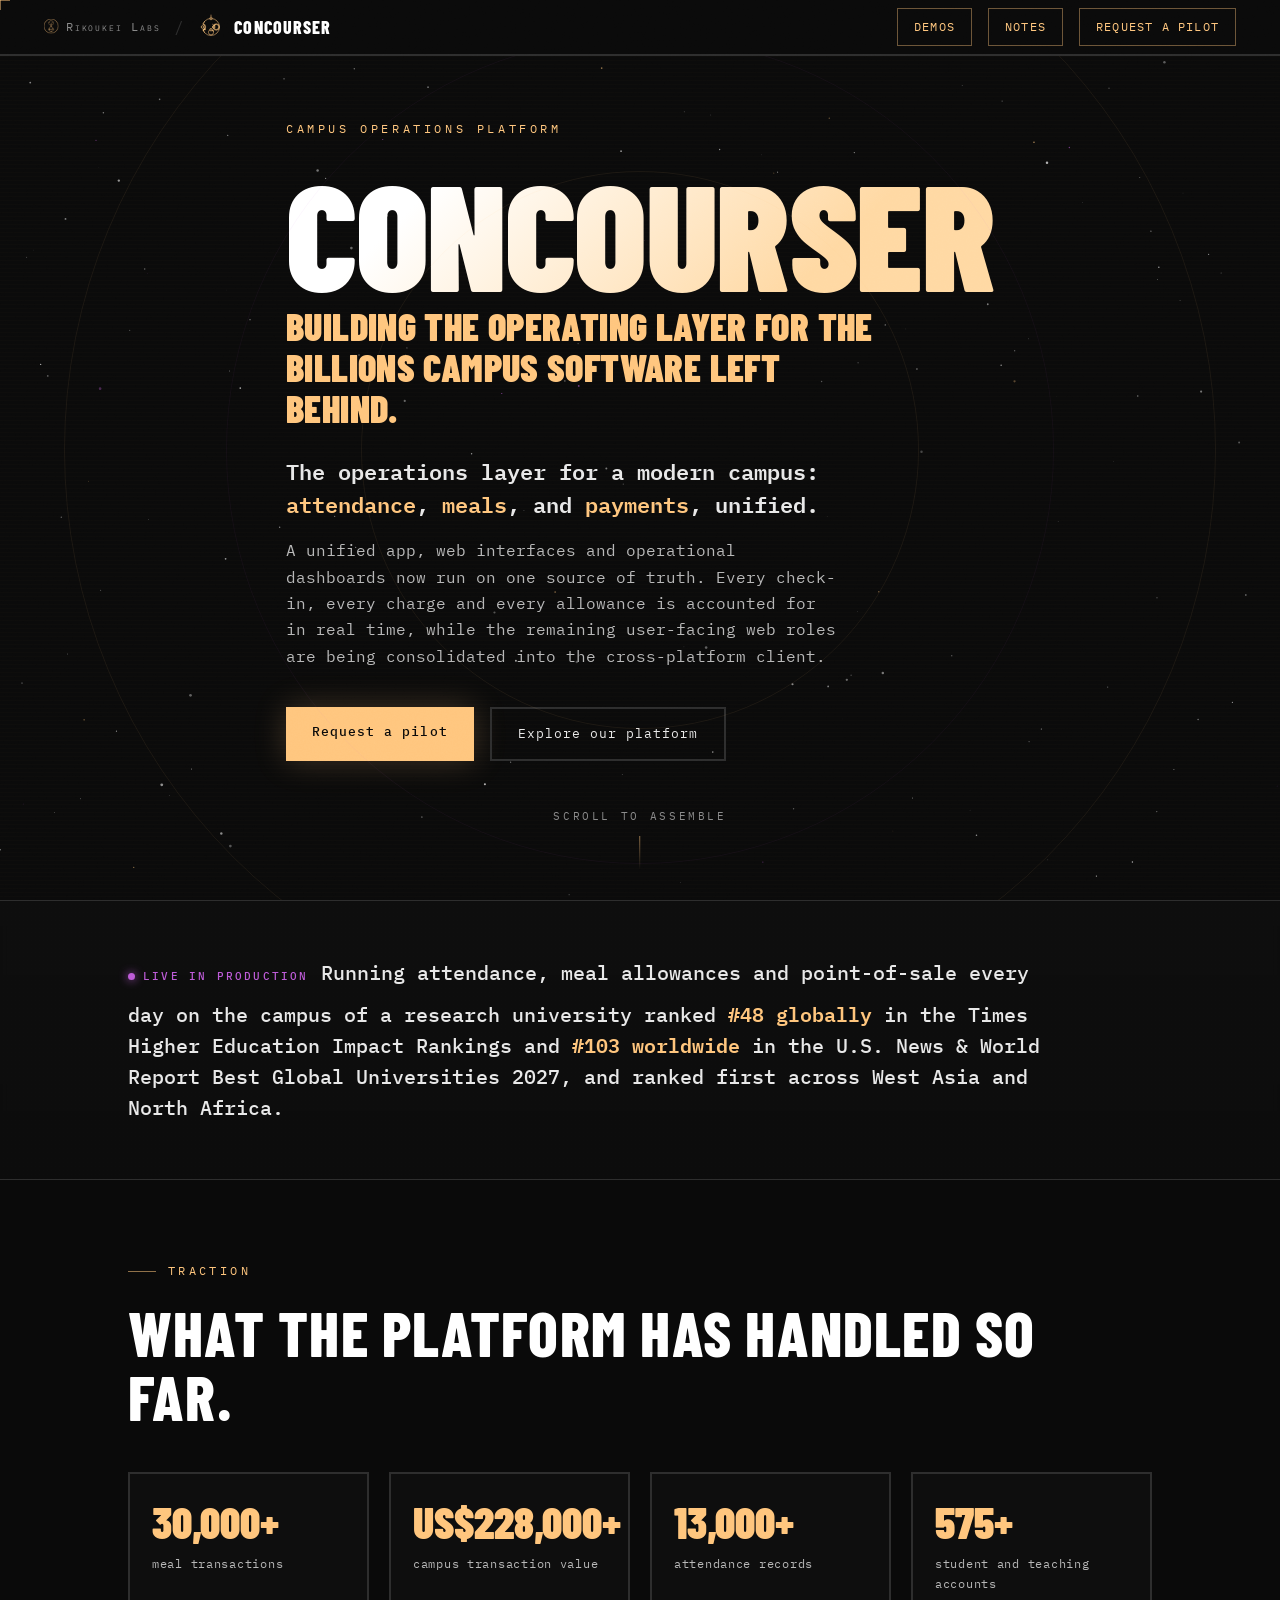
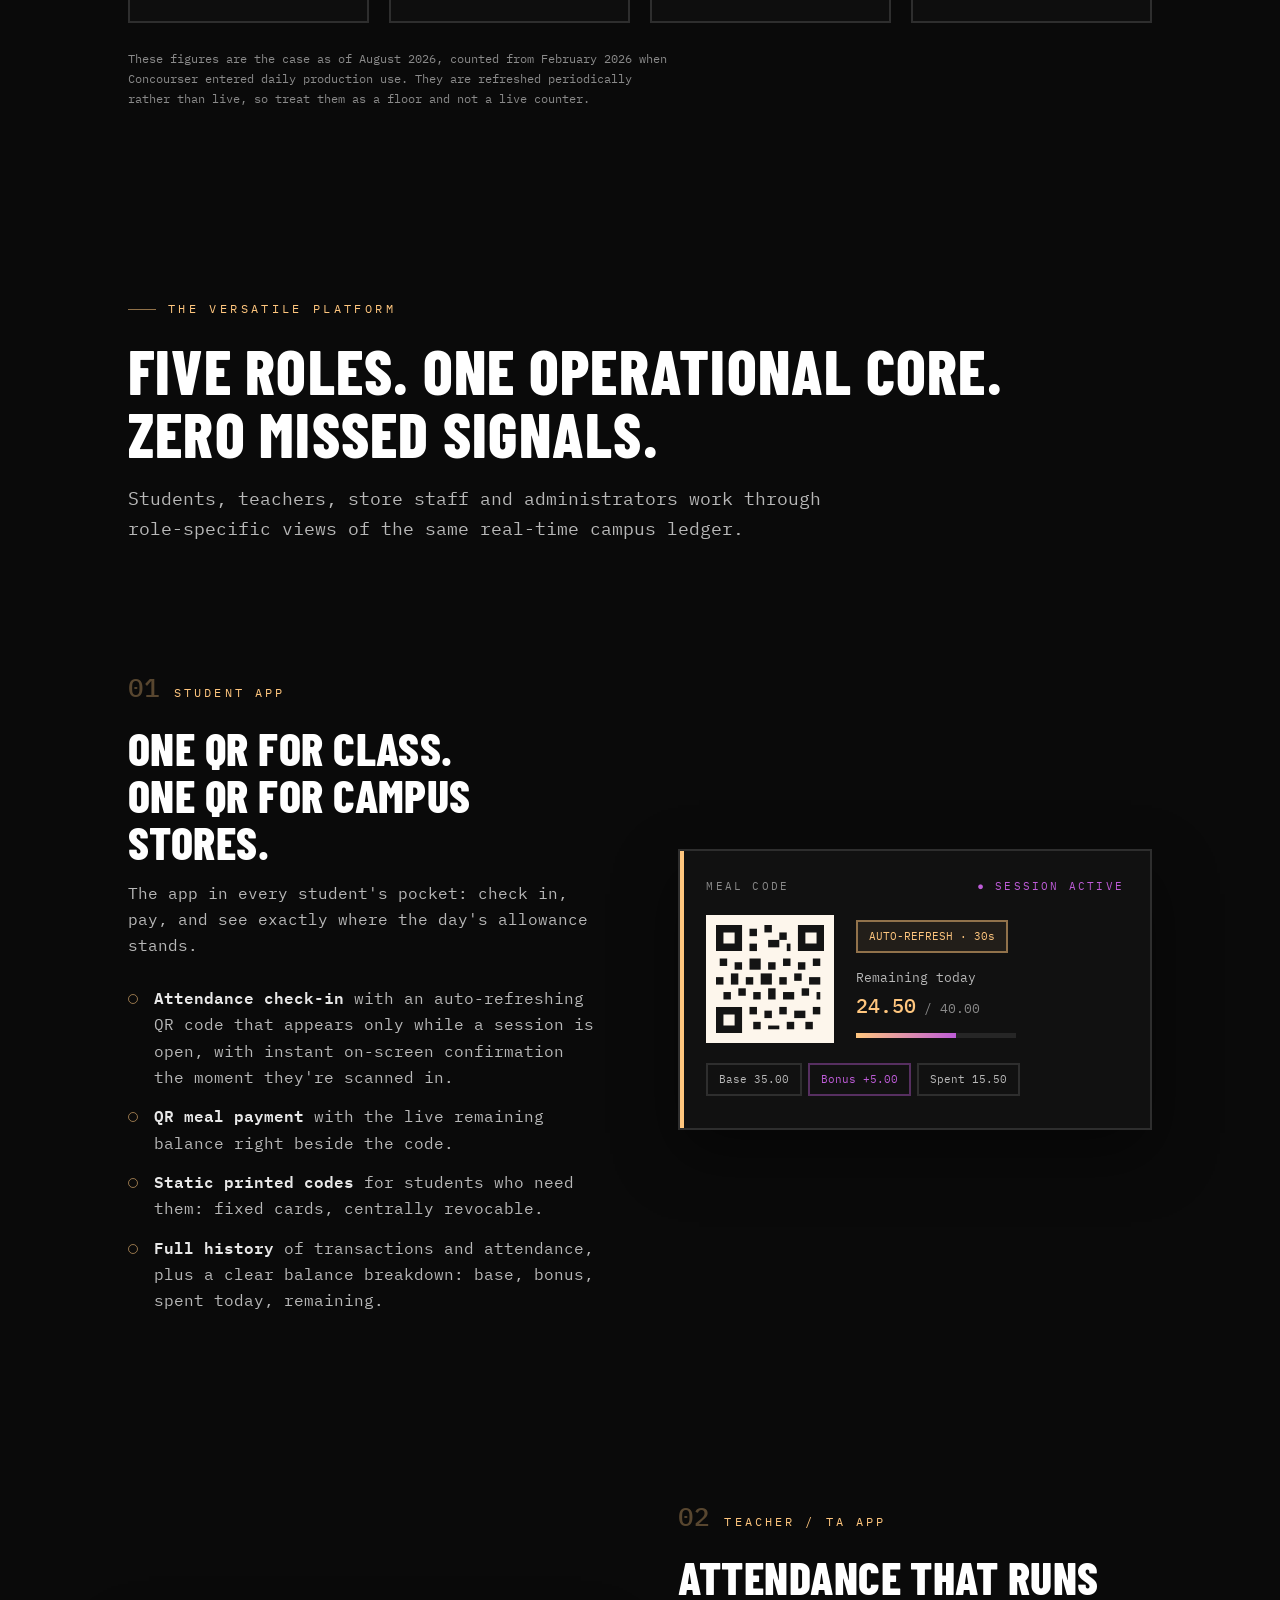
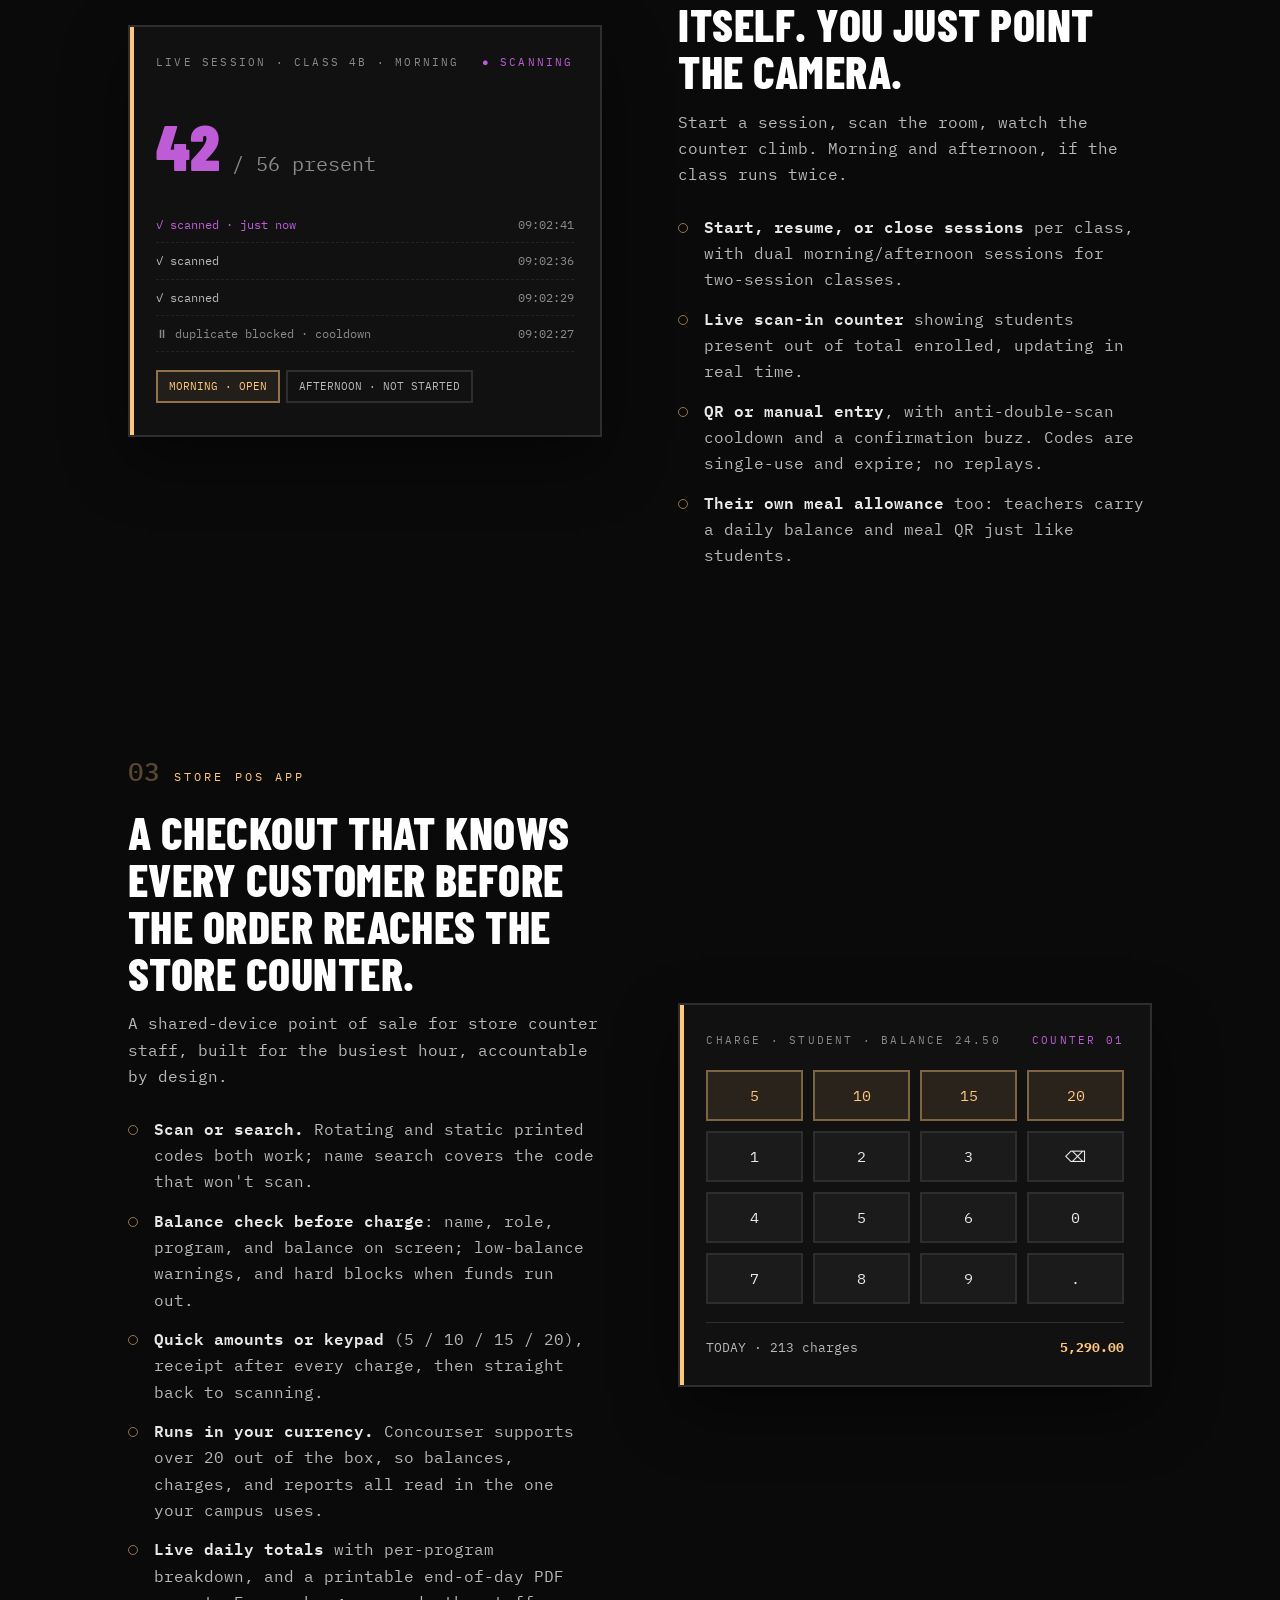
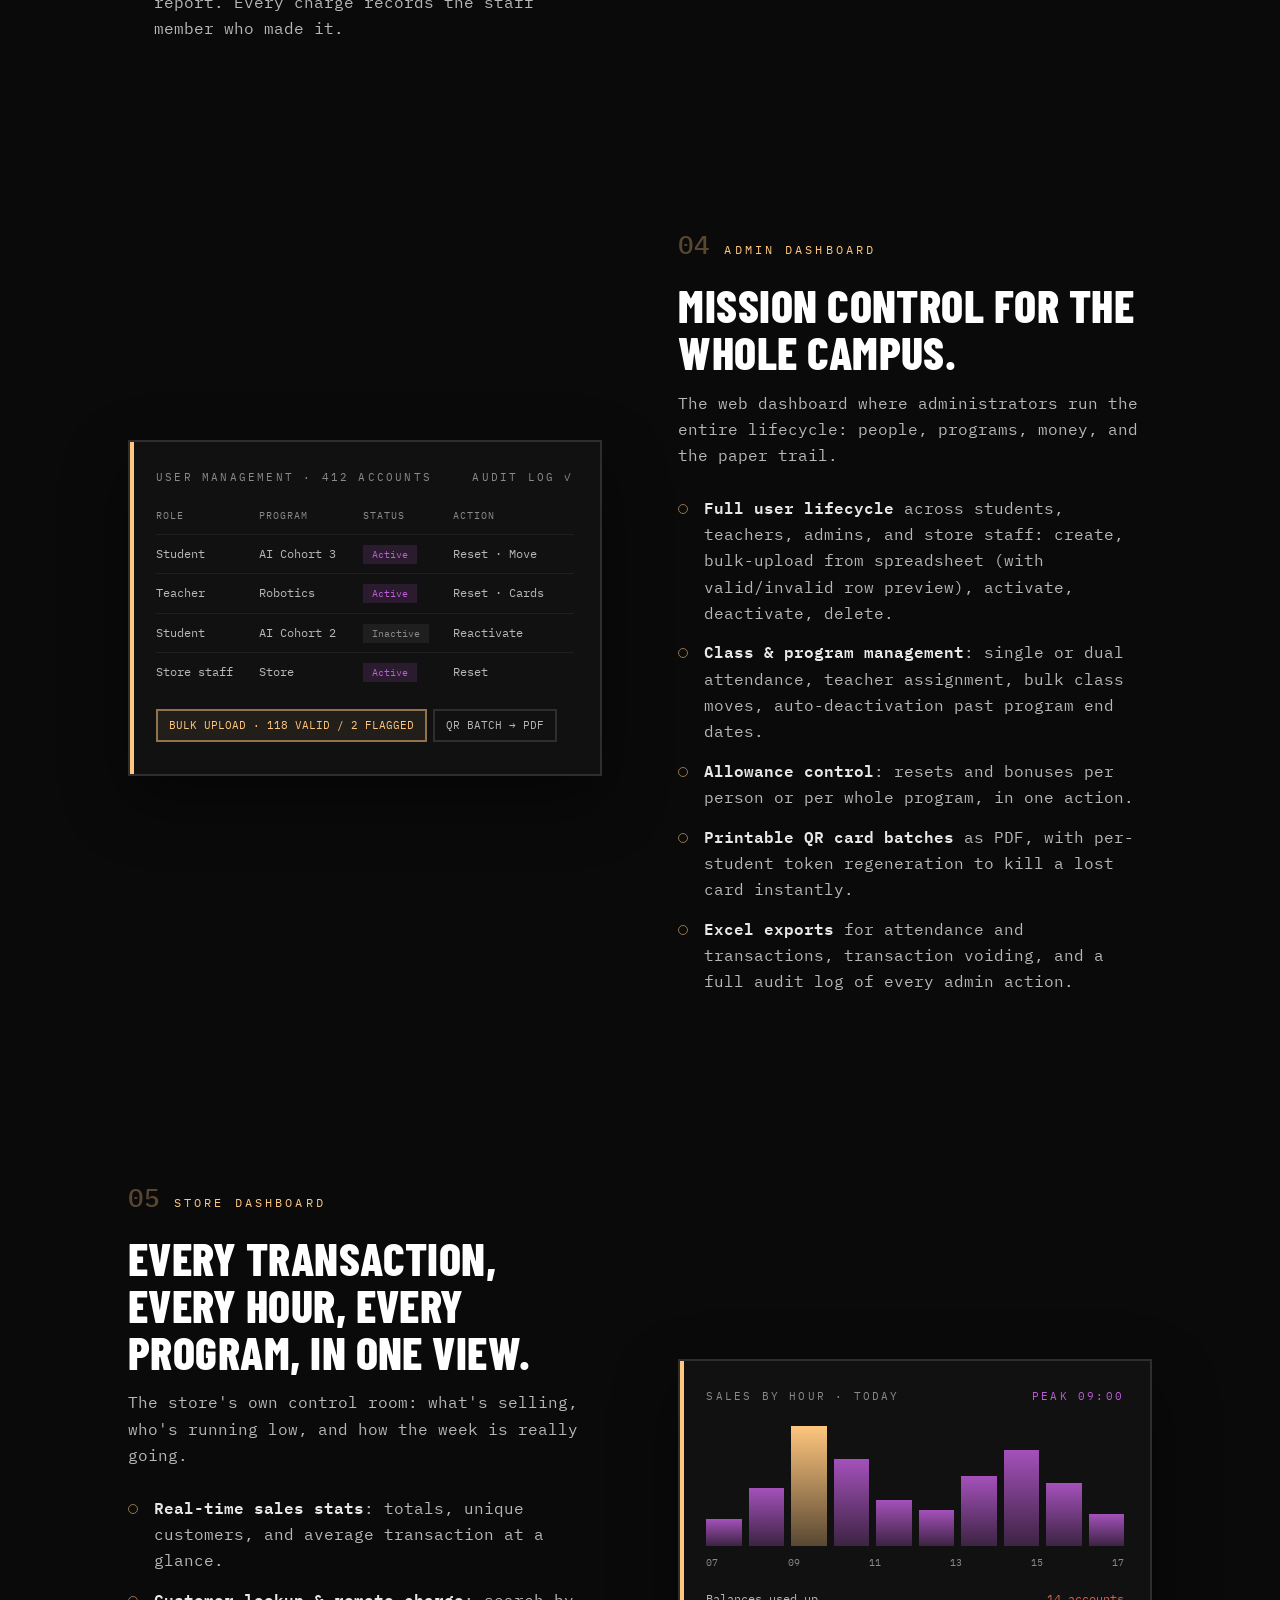
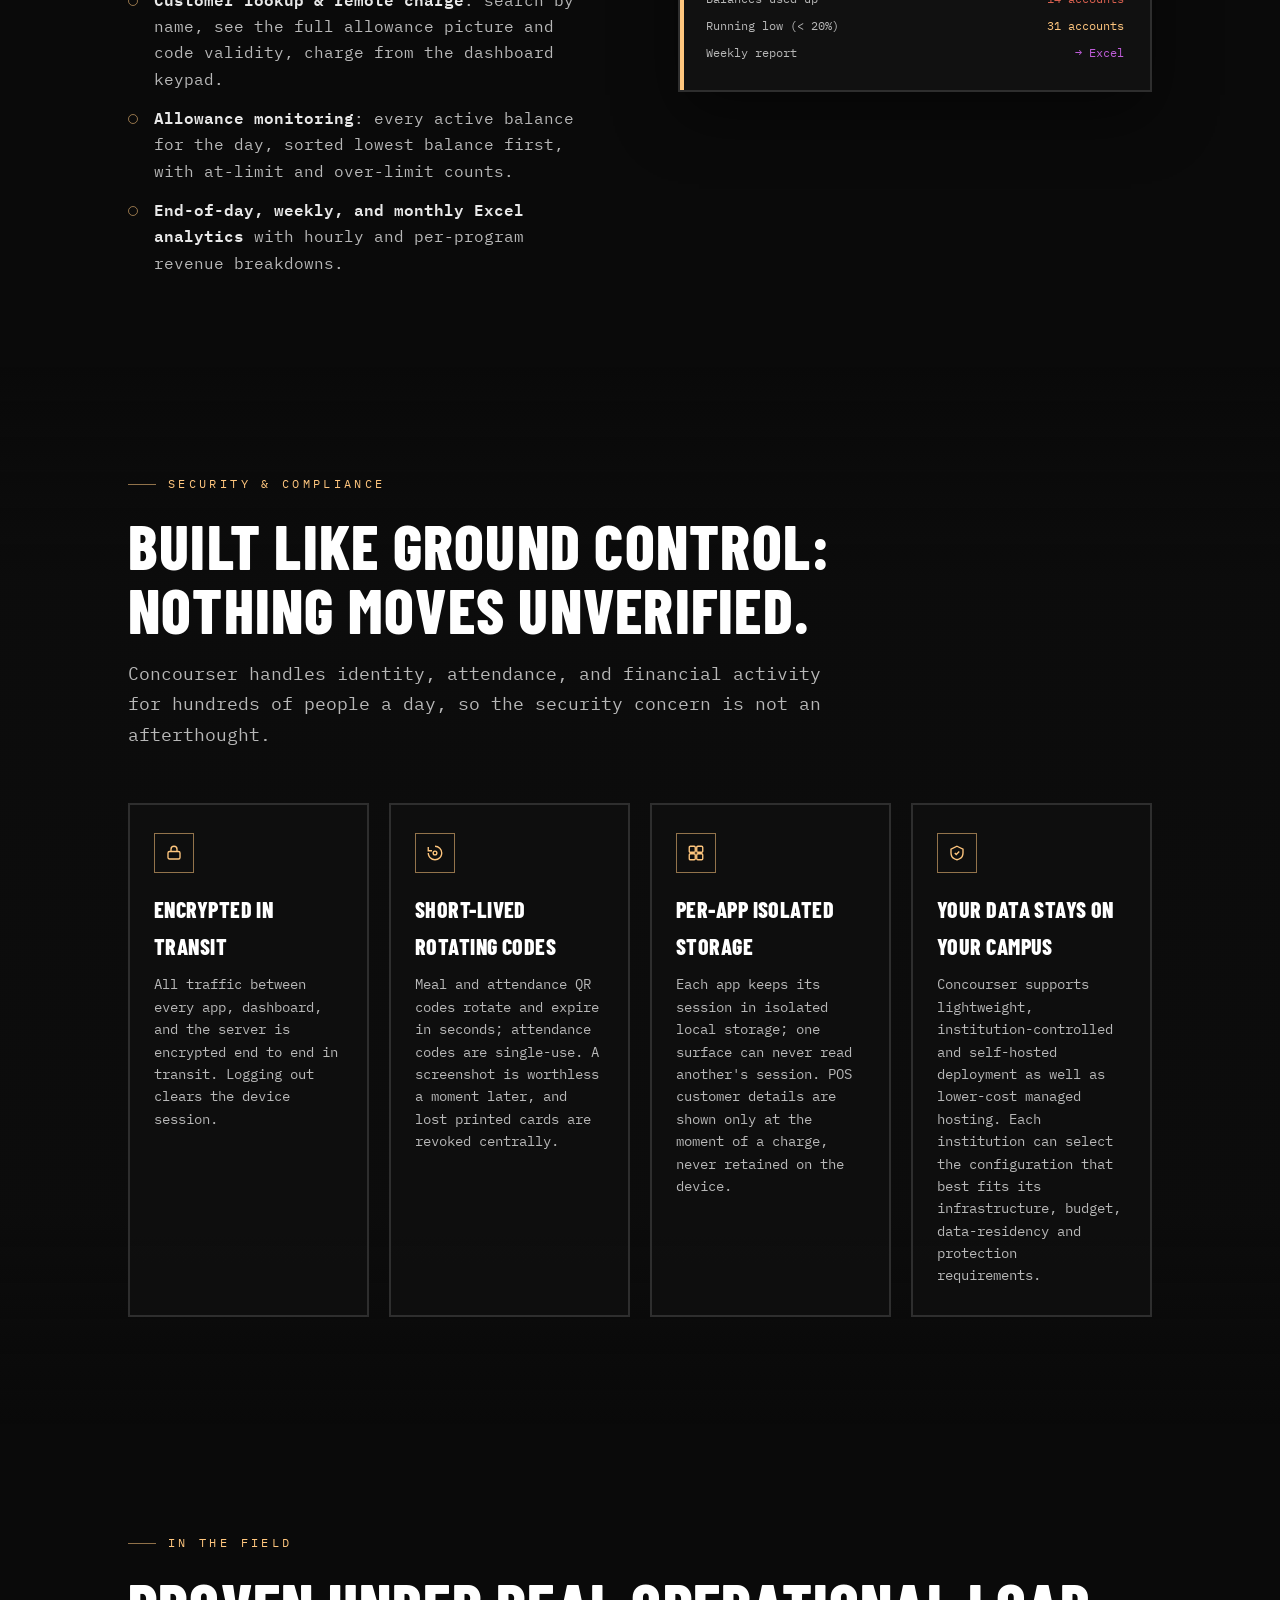
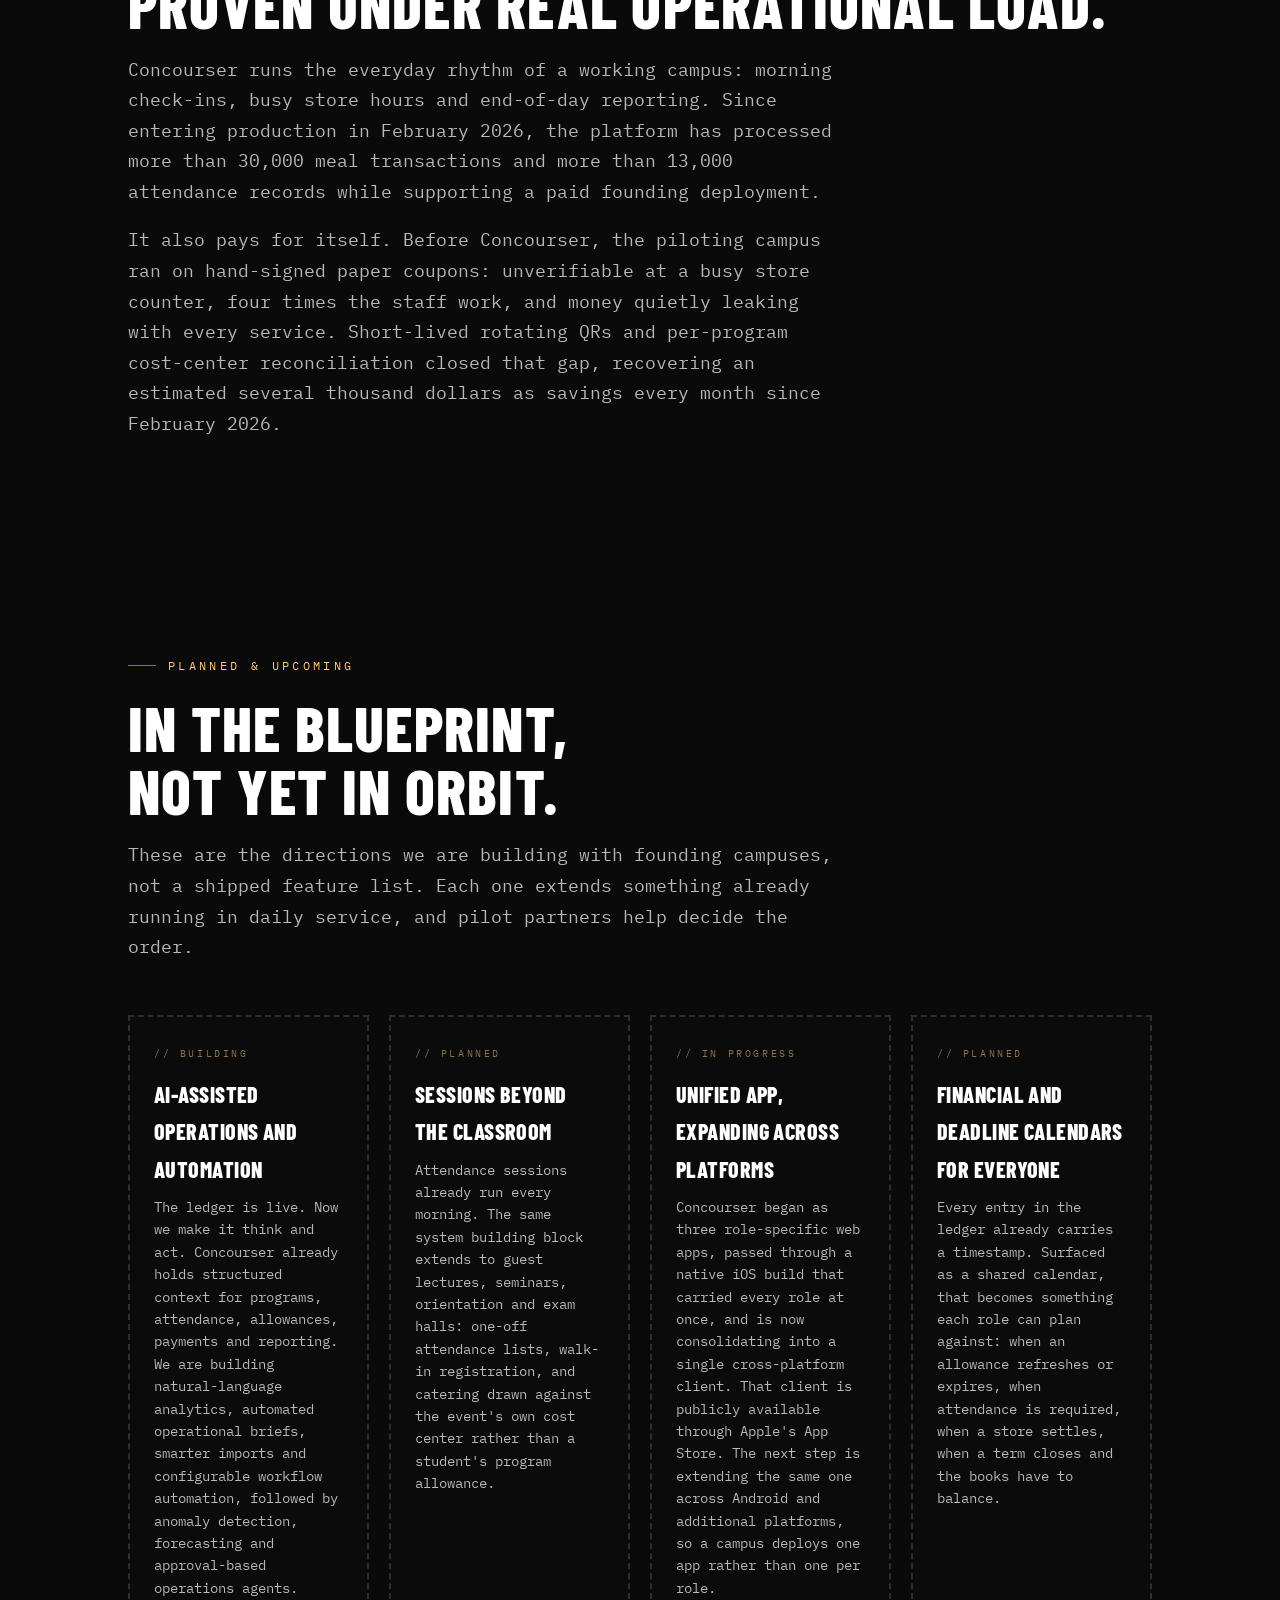
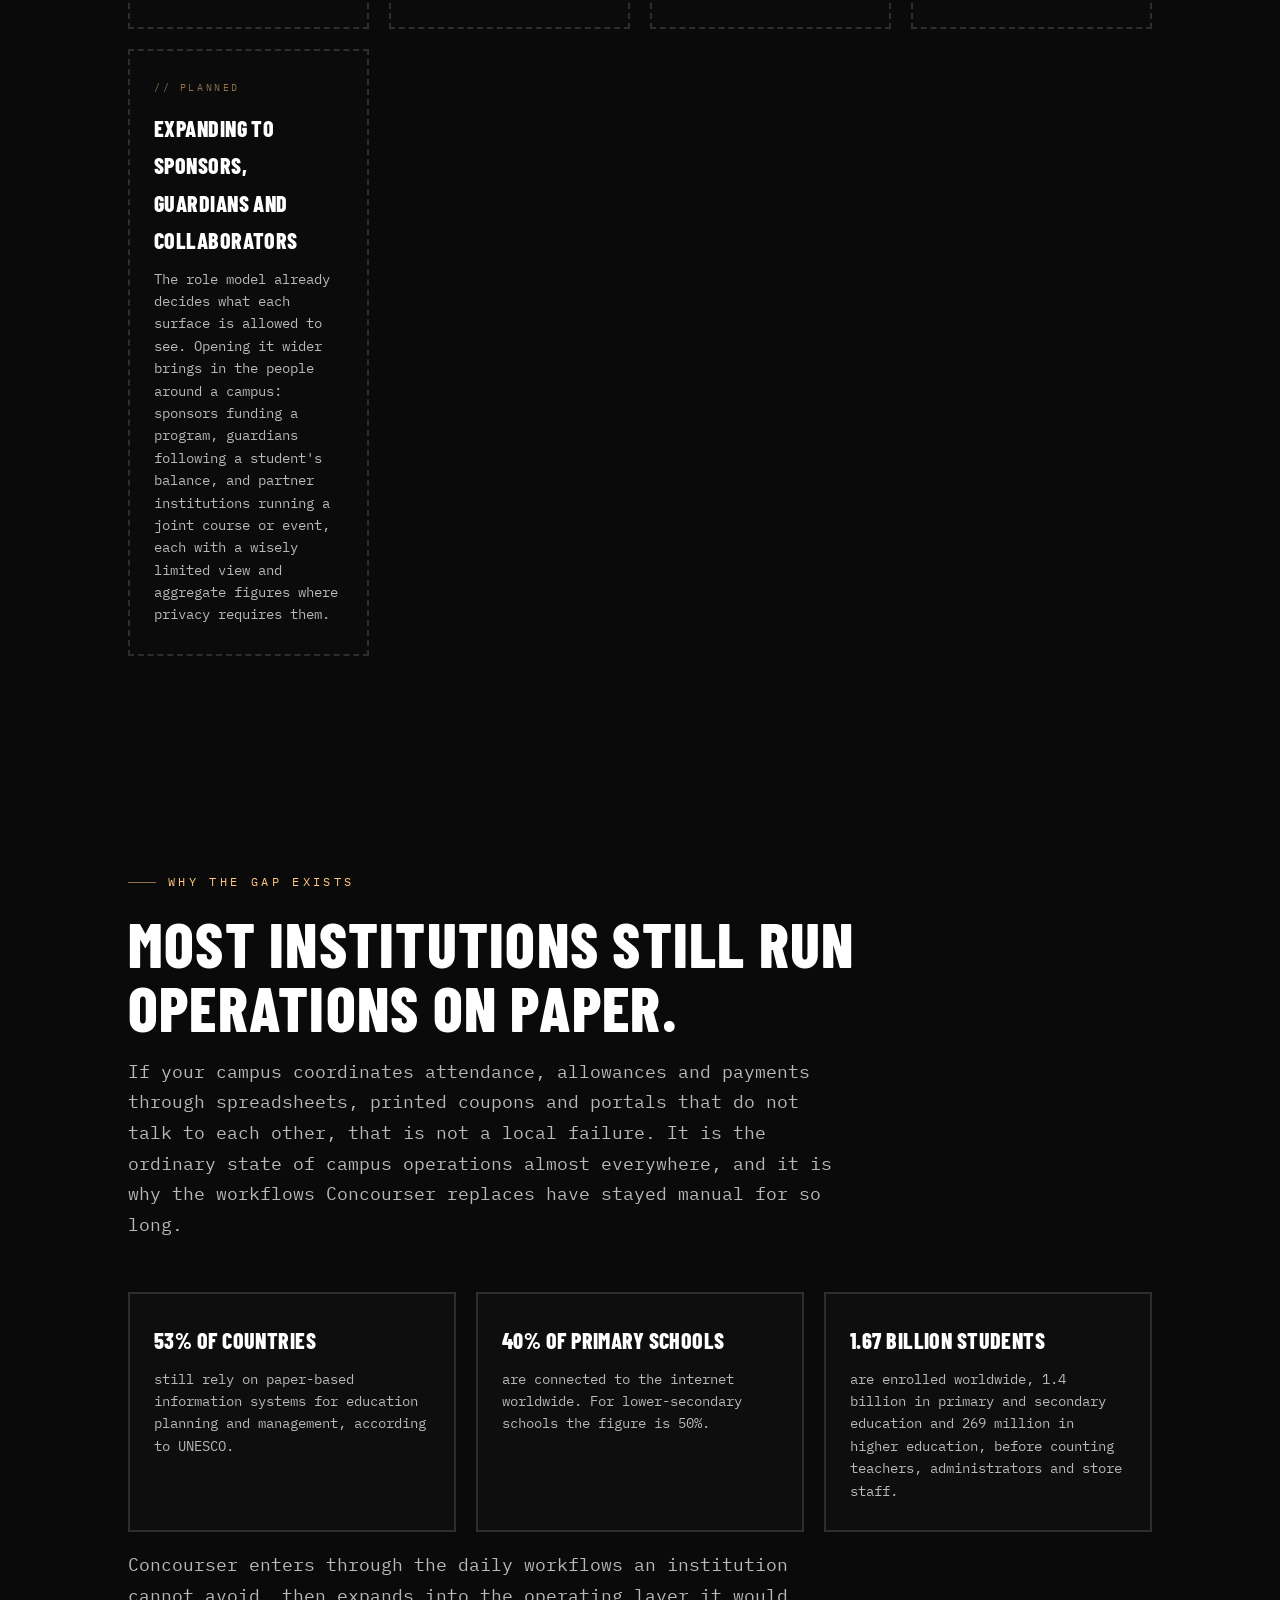
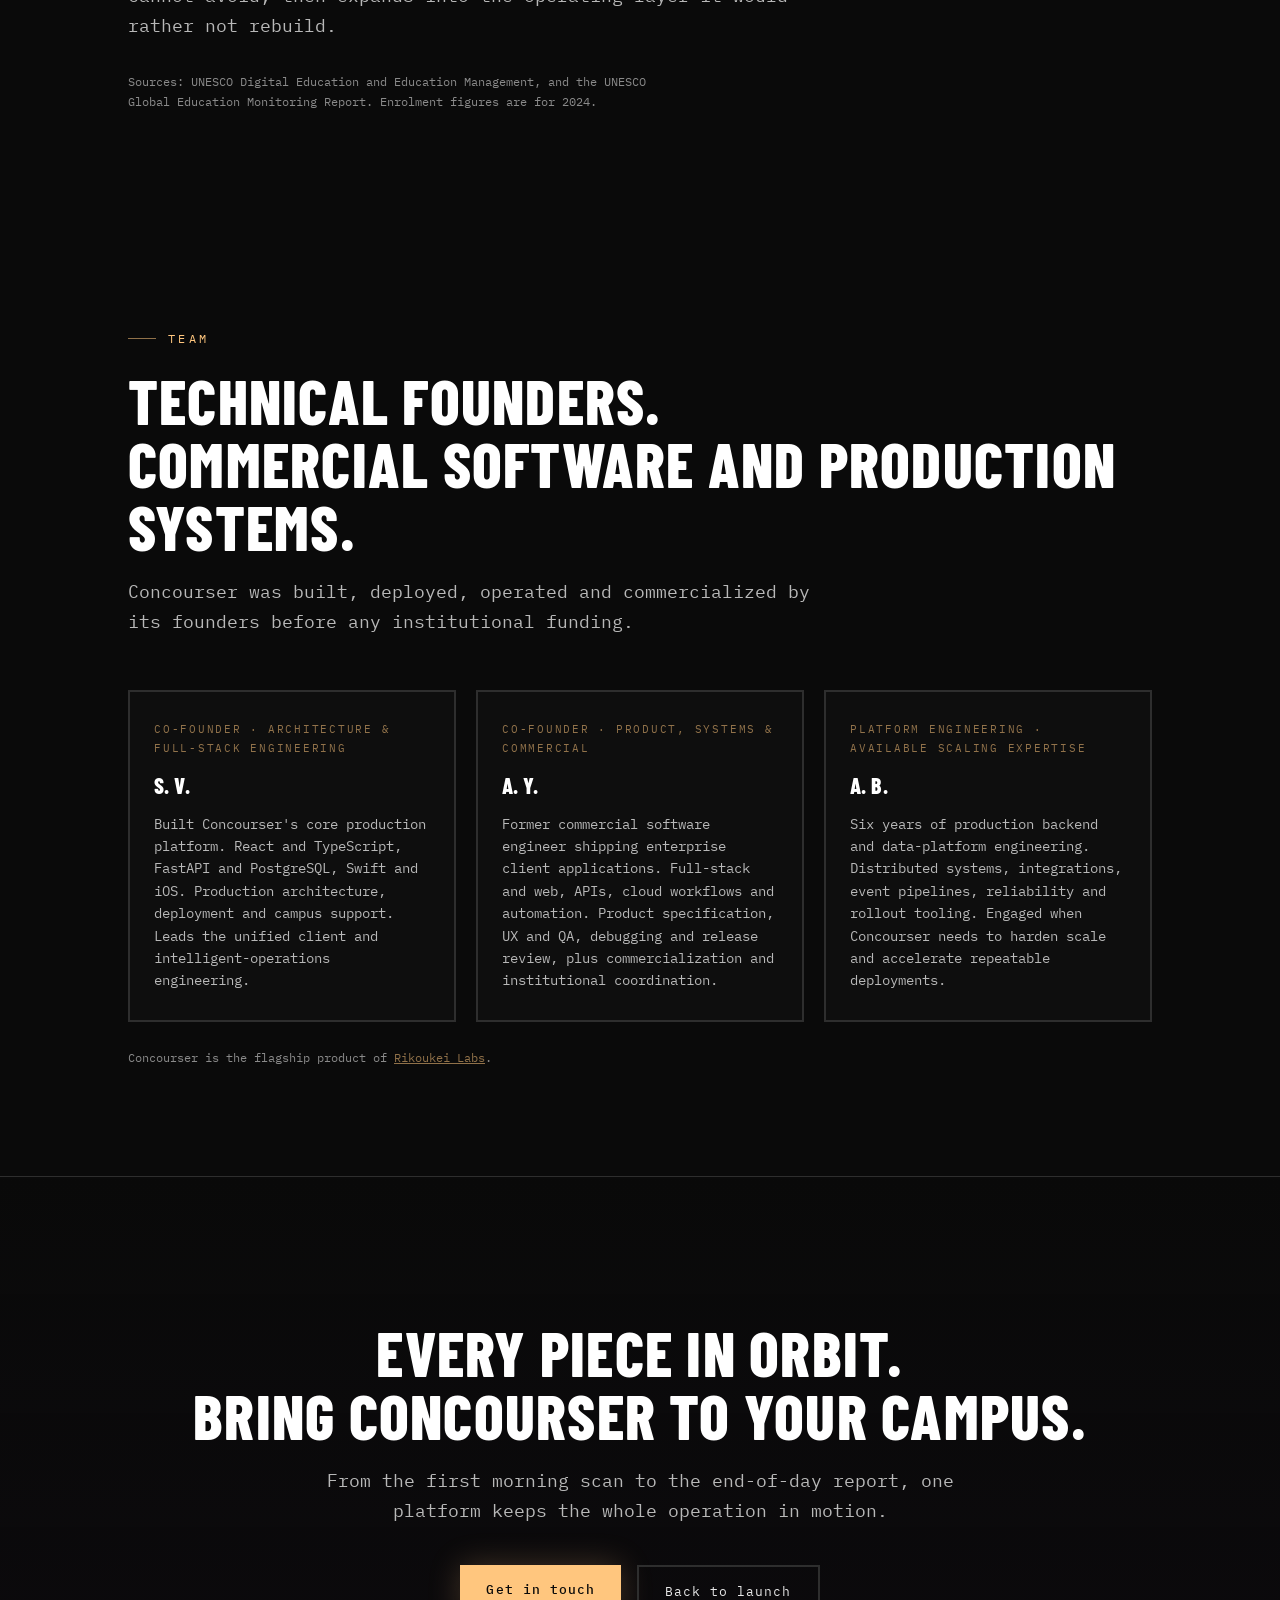
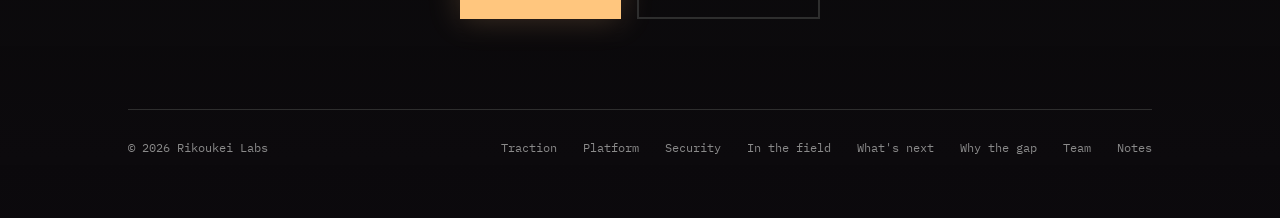
==== commit f295bea2: "Update the public site to the August 2026 product position, and add the Notes page Content, followin" ====
--- a/index.html
+++ b/index.html
@@ -4,15 +4,63 @@
 <meta charset="UTF-8">
 <meta name="viewport" content="width=device-width, initial-scale=1.0">
 <title>Concourser | The operations layer for a modern campus</title>
-<meta name="description" content="Concourser unifies attendance, meal allowances, and point-of-sale for a modern campus. Three installable apps, two web dashboards, one operations layer.">
+<meta name="description" content="Concourser unifies attendance, meal allowances and point-of-sale for a modern campus. A unified app, web interfaces and operational dashboards on one source of truth.">
 <link rel="icon" href="data:image/svg+xml,%3Csvg%20xmlns='http://www.w3.org/2000/svg'%20viewBox='0%200%2032%2032'%3E%3Crect%20width='32'%20height='32'%20fill='%230a0a0a'/%3E%3Ccircle%20cx='16'%20cy='16'%20r='10'%20fill='none'%20stroke='%23ffc67e'%20stroke-width='2'/%3E%3Ccircle%20cx='16'%20cy='8'%20r='2.5'%20fill='%23ffc67e'/%3E%3C/svg%3E">
 <meta property="og:type" content="website">
 <meta property="og:url" content="https://www.cncrsr.com/">
 <meta property="og:title" content="Concourser | The operations layer for a modern campus">
-<meta property="og:description" content="Concourser unifies attendance, meal allowances, and point-of-sale for a modern campus. Three installable apps, two web dashboards, one operations layer.">
+<meta property="og:description" content="Concourser unifies attendance, meal allowances and point-of-sale for a modern campus. A unified app, web interfaces and operational dashboards on one source of truth.">
 <meta name="twitter:card" content="summary">
 <meta name="twitter:title" content="Concourser | The operations layer for a modern campus">
 <meta name="twitter:description" content="Concourser unifies attendance, meal allowances, and point-of-sale for a modern campus.">
+<link rel="canonical" href="https://www.cncrsr.com/">
+<meta property="og:image" content="https://www.cncrsr.com/assets/concourser-mark.png">
+<meta name="twitter:image" content="https://www.cncrsr.com/assets/concourser-mark.png">
+<script type="application/ld+json">
+{
+  "@context": "https://schema.org",
+  "@graph": [
+    {
+      "@type": "SoftwareApplication",
+      "@id": "https://www.cncrsr.com/#concourser",
+      "name": "Concourser",
+      "url": "https://www.cncrsr.com/",
+      "applicationCategory": "BusinessApplication",
+      "applicationSubCategory": "Campus operations platform",
+      "operatingSystem": "iOS, Web",
+      "description": "Concourser is the operations layer for a modern campus. One operational ledger unifies student and staff identity, attendance check-in, meal allowances, point-of-sale payments and administrative reporting across role-specific apps and dashboards.",
+      "downloadUrl": "https://apps.apple.com/in/app/concourser/id6791248721",
+      "featureList": [
+        "Attendance check-in with short-lived rotating QR codes",
+        "Meal allowance management with live balances",
+        "Point-of-sale charging against student and staff allowances",
+        "Admin dashboard for users, programs, allowances and audit logs",
+        "Store dashboard with real-time sales and end-of-day reporting",
+        "Excel and PDF exports for attendance and transactions"
+      ],
+      "publisher": { "@id": "https://www.rikoukeilabs.com/#organization" }
+    },
+    {
+      "@type": "Organization",
+      "@id": "https://www.rikoukeilabs.com/#organization",
+      "name": "Rikoukei Labs",
+      "url": "https://www.rikoukeilabs.com/",
+      "email": "contact@rikoukeilabs.com",
+      "sameAs": [
+        "https://github.com/Rikoukei-Labs",
+        "https://www.linkedin.com/company/rikoukei-labs/"
+      ]
+    },
+    {
+      "@type": "WebSite",
+      "@id": "https://www.cncrsr.com/#website",
+      "url": "https://www.cncrsr.com/",
+      "name": "Concourser",
+      "publisher": { "@id": "https://www.rikoukeilabs.com/#organization" }
+    }
+  ]
+}
+</script>
 <link rel="preconnect" href="https://fonts.googleapis.com">
 <link rel="preconnect" href="https://fonts.gstatic.com" crossorigin>
 <link href="https://fonts.googleapis.com/css2?family=Barlow+Condensed:wght@700;800;900&family=IBM+Plex+Mono:wght@400;500;600;700&display=swap" rel="stylesheet">
@@ -95,15 +143,16 @@
 
 <nav id="site-nav">
   <div class="nav-left">
-    <a class="home-link" href="https://www.rikoukeilabs.com/">Rikoukei Labs</a> <!-- alt home link = ../ -->
+    <a class="home-link" href="https://www.rikoukeilabs.com/"><svg class="co-mark" viewBox="40 40 1520 1520" aria-hidden="true"><use href="assets/icons.svg#company-mark"/></svg>Rikoukei Labs</a> <!-- alt home link = ../ -->
     <span class="crumb-sep">/</span>
     <a class="brand" href="#top">
-      <span class="mark"></span>
+      <svg class="mark" viewBox="0 0 1600 1600" aria-hidden="true"><use href="assets/icons.svg#product-mark"/></svg>
       <span class="brand-name">Concourser</span>
     </a>
   </div>
   <div class="nav-right">
     <a class="nav-cta" href="https://www.cncrsr.com/apps/" id="products-link">DEMOS</a>
+    <a class="nav-cta" href="/blog/">NOTES</a>
     <a class="nav-cta" href="#contact">REQUEST A PILOT</a>
   </div>
 </nav>
@@ -116,8 +165,9 @@
     <div class="inner">
       <div class="hero-badge reveal">CAMPUS OPERATIONS PLATFORM</div>
       <h1 class="reveal" style="--d:.08s">Concourser</h1>
+      <p class="ambition reveal" style="--d:.12s">Building the operating layer for the billions campus software left behind.</p>
       <p class="tagline reveal" style="--d:.16s">The operations layer for a modern campus: <em>attendance</em>, <em>meals</em>, and <em>payments</em>, unified.</p>
-      <p class="sub reveal" style="--d:.24s">Three installable apps and two web dashboards, orbiting one source of truth. Every check-in, every charge, every allowance, accounted for in real time. A system always improving together with our users.</p>
+      <p class="sub reveal" style="--d:.24s">A unified app, web interfaces and operational dashboards now run on one source of truth. Every check-in, every charge and every allowance is accounted for in real time, while the remaining user-facing web roles are being consolidated into the cross-platform client.</p>
       <div class="hero-ctas reveal" style="--d:.32s">
         <a class="btn btn-primary" href="#contact">Request a pilot</a>
         <a class="btn btn-ghost" href="#proof">Explore our platform</a>
@@ -131,8 +181,23 @@
     <div class="inner">
       <div class="claim reveal">
         <div class="live">Live in production</div>
-        Deployed in real-time production use at a <strong>top-100 global research university</strong> campus, running attendance, meal allowances, and point-of-sale every day.
-      </div>
+        Running attendance, meal allowances and point-of-sale every day on the campus of a research university ranked <strong>#48 globally</strong> in the Times Higher Education Impact Rankings and <strong>#103 worldwide</strong> in the U.S. News &amp; World Report Best Global Universities 2027, and ranked first across West Asia and North Africa.
+      </div>
+    </div>
+  </section>
+
+  <!-- ============ TRACTION ============ -->
+  <section class="traction" id="traction">
+    <div class="inner">
+      <div class="eyebrow reveal">Traction</div>
+      <h2 class="reveal" style="--d:.1s">What the platform has handled so far.</h2>
+      <div class="tr-grid">
+        <div class="tr-item reveal"><b>30,000+</b><span>meal transactions</span></div>
+        <div class="tr-item reveal" style="--d:.06s"><b>US$228,000+</b><span>campus transaction value</span></div>
+        <div class="tr-item reveal" style="--d:.12s"><b>13,000+</b><span>attendance records</span></div>
+        <div class="tr-item reveal" style="--d:.18s"><b>575+</b><span>student and teaching accounts</span></div>
+      </div>
+      <p class="tr-asof reveal" style="--d:.24s">These figures are the case as of August 2026, counted from February 2026 when Concourser entered daily production use. They are refreshed periodically rather than live, so treat them as a floor and not a live counter.</p>
     </div>
   </section>
 
@@ -140,8 +205,8 @@
   <section class="features-head" id="platform">
     <div class="inner">
       <div class="eyebrow reveal">The versatile platform</div>
-      <h2 class="reveal" style="--d:.1s">One system. Five surfaces.<br>Zero missed signals.</h2>
-      <p class="lede reveal" style="--d:.2s">Each surface is purpose-built for the person holding it: student, teacher, cashier, administrator, or store manager. Every one of them writes to the same campus records.</p>
+      <h2 class="reveal" style="--d:.1s">Five roles. One operational core.<br>Zero missed signals.</h2>
+      <p class="lede reveal" style="--d:.2s">Students, teachers, store staff and administrators work through role-specific views of the same real-time campus ledger.</p>
     </div>
   </section>
 
@@ -343,8 +408,8 @@
   <section class="impact" id="impact">
     <div class="inner">
       <div class="eyebrow reveal">In the field</div>
-      <h2 class="reveal" style="--d:.1s">In quiet, daily service.</h2>
-      <p class="lede reveal" style="--d:.2s">Concourser runs the everyday rhythm of a working campus: morning check-ins, the busiest store hours, the end-of-day report. It is not built to impress with dashboards; it is built to stay out of the way.</p>
+      <h2 class="reveal" style="--d:.1s">Proven under real operational load.</h2>
+      <p class="lede reveal" style="--d:.2s">Concourser runs the everyday rhythm of a working campus: morning check-ins, busy store hours and end-of-day reporting. Since entering production in February 2026, the platform has processed more than 30,000 meal transactions and more than 13,000 attendance records while supporting a paid founding deployment.</p>
       <p class="lede reveal" style="--d:.3s">It also pays for itself. Before Concourser, the piloting campus ran on hand-signed paper coupons: unverifiable at a busy store counter, four times the staff work, and money quietly leaking with every service. Short-lived rotating QRs and per-program cost-center reconciliation closed that gap, recovering an estimated several thousand dollars as savings every month since February 2026.</p>
       <!-- Field-notes container temporarily removed (kept for later reference).
       <div class="field-notes reveal" style="--d:.3s">
@@ -364,14 +429,19 @@
       <p class="lede reveal" style="--d:.2s">These are the directions we are building with founding campuses, not a shipped feature list. Each one extends something already running in daily service, and pilot partners help decide the order.</p>
       <div class="sec-grid">
         <div class="sec-card reveal">
+          <span class="tag">// Building</span>
+          <h4>AI-assisted operations and automation</h4>
+          <p>The ledger is live. Now we make it think and act. Concourser already holds structured context for programs, attendance, allowances, payments and reporting. We are building natural-language analytics, automated operational briefs, smarter imports and configurable workflow automation, followed by anomaly detection, forecasting and approval-based operations agents.</p>
+        </div>
+        <div class="sec-card reveal" style="--d:.05s">
           <span class="tag">// Planned</span>
           <h4>Sessions beyond the classroom</h4>
           <p>Attendance sessions already run every morning. The same system building block extends to guest lectures, seminars, orientation and exam halls: one-off attendance lists, walk-in registration, and catering drawn against the event's own cost center rather than a student's program allowance.</p>
         </div>
         <div class="sec-card reveal" style="--d:.1s">
-          <span class="tag">// Planned</span>
-          <h4>One app, every platform</h4>
-          <p>The unified iOS beta on TestFlight carries all three roles in a single build. The next step is one cross-platform client for iOS and Android, so a campus deploys one app instead of any other number of installable surfaces.</p>
+          <span class="tag">// In progress</span>
+          <h4>Unified app, expanding across platforms</h4>
+          <p>Concourser began as three role-specific web apps, passed through a native iOS build that carried every role at once, and is now consolidating into a single cross-platform client. That client is publicly available through Apple's App Store. The next step is extending the same one across Android and additional platforms, so a campus deploys one app rather than one per role.</p>
         </div>
         <div class="sec-card reveal" style="--d:.2s">
           <span class="tag">// Planned</span>
@@ -384,6 +454,58 @@
           <p>The role model already decides what each surface is allowed to see. Opening it wider brings in the people around a campus: sponsors funding a program, guardians following a student's balance, and partner institutions running a joint course or event, each with a wisely limited view and aggregate figures where privacy requires them.</p>
         </div>
       </div>
+    </div>
+  </section>
+
+  <!-- ============ MARKET ============ -->
+  <section class="market" id="market">
+    <div class="inner">
+      <div class="eyebrow reveal">Why the gap exists</div>
+      <h2 class="reveal" style="--d:.1s">Most institutions still run<br>operations on paper.</h2>
+      <p class="lede reveal" style="--d:.2s">If your campus coordinates attendance, allowances and payments through spreadsheets, printed coupons and portals that do not talk to each other, that is not a local failure. It is the ordinary state of campus operations almost everywhere, and it is why the workflows Concourser replaces have stayed manual for so long.</p>
+      <div class="sec-grid">
+        <div class="sec-card reveal">
+          <h4>53% of countries</h4>
+          <p>still rely on paper-based information systems for education planning and management, according to UNESCO.</p>
+        </div>
+        <div class="sec-card reveal" style="--d:.1s">
+          <h4>40% of primary schools</h4>
+          <p>are connected to the internet worldwide. For lower-secondary schools the figure is 50%.</p>
+        </div>
+        <div class="sec-card reveal" style="--d:.2s">
+          <h4>1.67 billion students</h4>
+          <p>are enrolled worldwide, 1.4 billion in primary and secondary education and 269 million in higher education, before counting teachers, administrators and store staff.</p>
+        </div>
+      </div>
+      <p class="lede reveal" style="--d:.3s">Concourser enters through the daily workflows an institution cannot avoid, then expands into the operating layer it would rather not rebuild.</p>
+      <p class="tr-asof reveal" style="--d:.36s">Sources: UNESCO Digital Education and Education Management, and the UNESCO Global Education Monitoring Report. Enrolment figures are for 2024.</p>
+    </div>
+  </section>
+
+  <!-- ============ TEAM ============ -->
+  <section class="team" id="team">
+    <div class="inner">
+      <div class="eyebrow reveal">Team</div>
+      <h2 class="reveal" style="--d:.1s">Technical founders.<br>Commercial software and production systems.</h2>
+      <p class="lede reveal" style="--d:.2s">Concourser was built, deployed, operated and commercialized by its founders before any institutional funding.</p>
+      <div class="sec-grid">
+        <div class="sec-card reveal">
+          <span class="role">co-founder · architecture &amp; full-stack engineering</span>
+          <h4>S. V.</h4>
+          <p>Built Concourser's core production platform. React and TypeScript, FastAPI and PostgreSQL, Swift and iOS. Production architecture, deployment and campus support. Leads the unified client and intelligent-operations engineering.</p>
+        </div>
+        <div class="sec-card reveal" style="--d:.1s">
+          <span class="role">co-founder · product, systems &amp; commercial</span>
+          <h4>A. Y.</h4>
+          <p>Former commercial software engineer shipping enterprise client applications. Full-stack and web, APIs, cloud workflows and automation. Product specification, UX and QA, debugging and release review, plus commercialization and institutional coordination.</p>
+        </div>
+        <div class="sec-card reveal" style="--d:.2s">
+          <span class="role">platform engineering · available scaling expertise</span>
+          <h4>A. B.</h4>
+          <p>Six years of production backend and data-platform engineering. Distributed systems, integrations, event pipelines, reliability and rollout tooling. Engaged when Concourser needs to harden scale and accelerate repeatable deployments.</p>
+        </div>
+      </div>
+      <p class="tr-asof reveal" style="--d:.3s">Concourser is the flagship product of <a href="https://www.rikoukeilabs.com/">Rikoukei Labs</a>.</p>
     </div>
   </section>
 
@@ -400,10 +522,14 @@
       <div class="foot-links">
         <span>© 2026 Rikoukei Labs</span>
         <span class="links">
+          <a href="#traction">Traction</a>
           <a href="#platform">Platform</a>
           <a href="#security">Security</a>
           <a href="#impact">In the field</a>
           <a href="#roadmap">What's next</a>
+          <a href="#market">Why the gap</a>
+          <a href="#team">Team</a>
+          <a href="/blog/">Notes</a>
         </span>
       </div>
     </div>
--- a/assets/css/index.css
+++ b/assets/css/index.css
@@ -116,22 +116,29 @@
     text-transform: uppercase;
     color: #ffffff;
   }
+  /* Product mark: the real SVG asset, not an improvised circle. */
   .brand .mark {
-    width: 26px; height: 26px;
-    border: 1.5px solid var(--gold);
-    border-radius: 50%;
-    position: relative;
+    width: 26px;
+    height: 26px;
     flex-shrink: 0;
-  }
-  .brand .mark::after {
-    content: "";
-    position: absolute;
-    top: 2px; left: 50%;
-    width: 5px; height: 5px;
-    margin-left: -2.5px;
-    background: var(--gold);
-    border-radius: 50%;
-  }
+    display: block;
+    overflow: visible;
+  }
+  /* Company mark, deliberately subordinate to the product mark. */
+  .home-link {
+    display: inline-flex;
+    align-items: center;
+    gap: 7px;
+  }
+  .home-link .co-mark {
+    width: 15px;
+    height: 15px;
+    flex-shrink: 0;
+    opacity: 0.7;
+    transition: opacity 0.2s;
+  }
+  .home-link:hover .co-mark { opacity: 1; }
+
   .nav-cta {
     font-family: var(--font-mono);
     font-size: 12px;
@@ -835,3 +842,71 @@
       transition-duration: 0.45s;
     }
   }
+
+  /* ---------- Hero ambition line ---------- */
+  .ambition {
+    font-family: var(--font-display);
+    font-size: clamp(21px, 3.2vw, 38px);
+    font-weight: 900;
+    line-height: 1.08;
+    text-transform: uppercase;
+    letter-spacing: 0.01em;
+    color: var(--gold);
+    max-width: 16em;
+    margin: 6px 0 18px;
+  }
+
+  /* ---------- Traction (standalone, dated; refreshed periodically) ---------- */
+  .traction { padding: clamp(70px, 9vh, 110px) 0; }
+  .tr-grid {
+    margin-top: 44px;
+    display: grid;
+    grid-template-columns: repeat(auto-fit, minmax(200px, 1fr));
+    gap: 20px;
+  }
+  .tr-item {
+    border: 2px solid var(--line-soft);
+    padding: 26px 22px;
+    background: rgba(17, 17, 17, 0.6);
+  }
+  .tr-item b {
+    display: block;
+    font-family: var(--font-display);
+    font-size: clamp(29px, 4vw, 44px);
+    font-weight: 900;
+    line-height: 1;
+    color: var(--gold);
+  }
+  .tr-item span {
+    display: block;
+    margin-top: 10px;
+    font-family: var(--font-mono);
+    font-size: 12px;
+    letter-spacing: 0.06em;
+    color: var(--text-dim);
+  }
+  .tr-asof {
+    margin-top: 26px;
+    max-width: 46em;
+    font-family: var(--font-mono);
+    font-size: 12px;
+    line-height: 1.7;
+    color: var(--text-faint);
+  }
+  .tr-asof a { color: var(--gold-dim); }
+
+  /* ---------- Market ---------- */
+  .market { padding: clamp(90px, 12vh, 150px) 0; }
+  .market .tr-asof { margin-top: 30px; }
+
+  /* ---------- Team ---------- */
+  .team { padding: clamp(90px, 12vh, 150px) 0; }
+  .team .role {
+    display: block;
+    font-family: var(--font-mono);
+    font-size: 11px;
+    letter-spacing: 0.16em;
+    text-transform: uppercase;
+    color: var(--gold-dim);
+    margin-bottom: 10px;
+  }
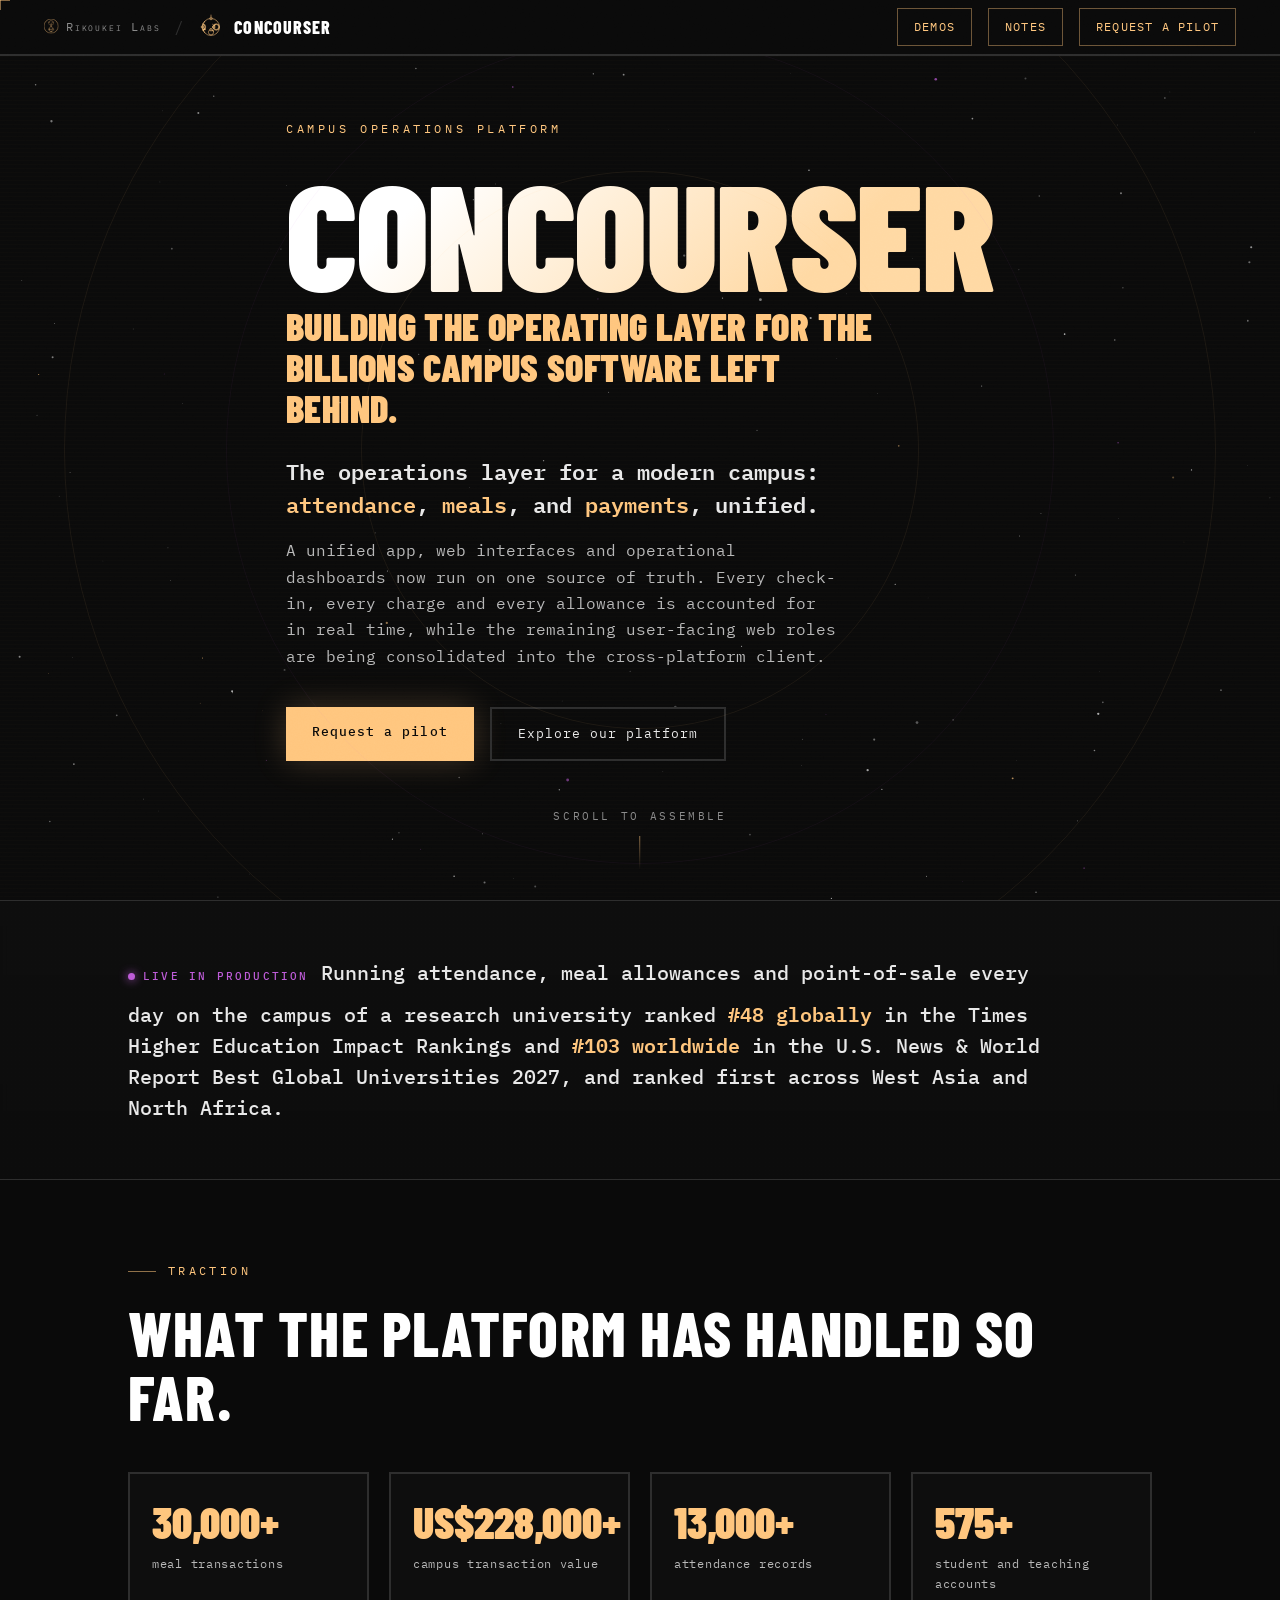
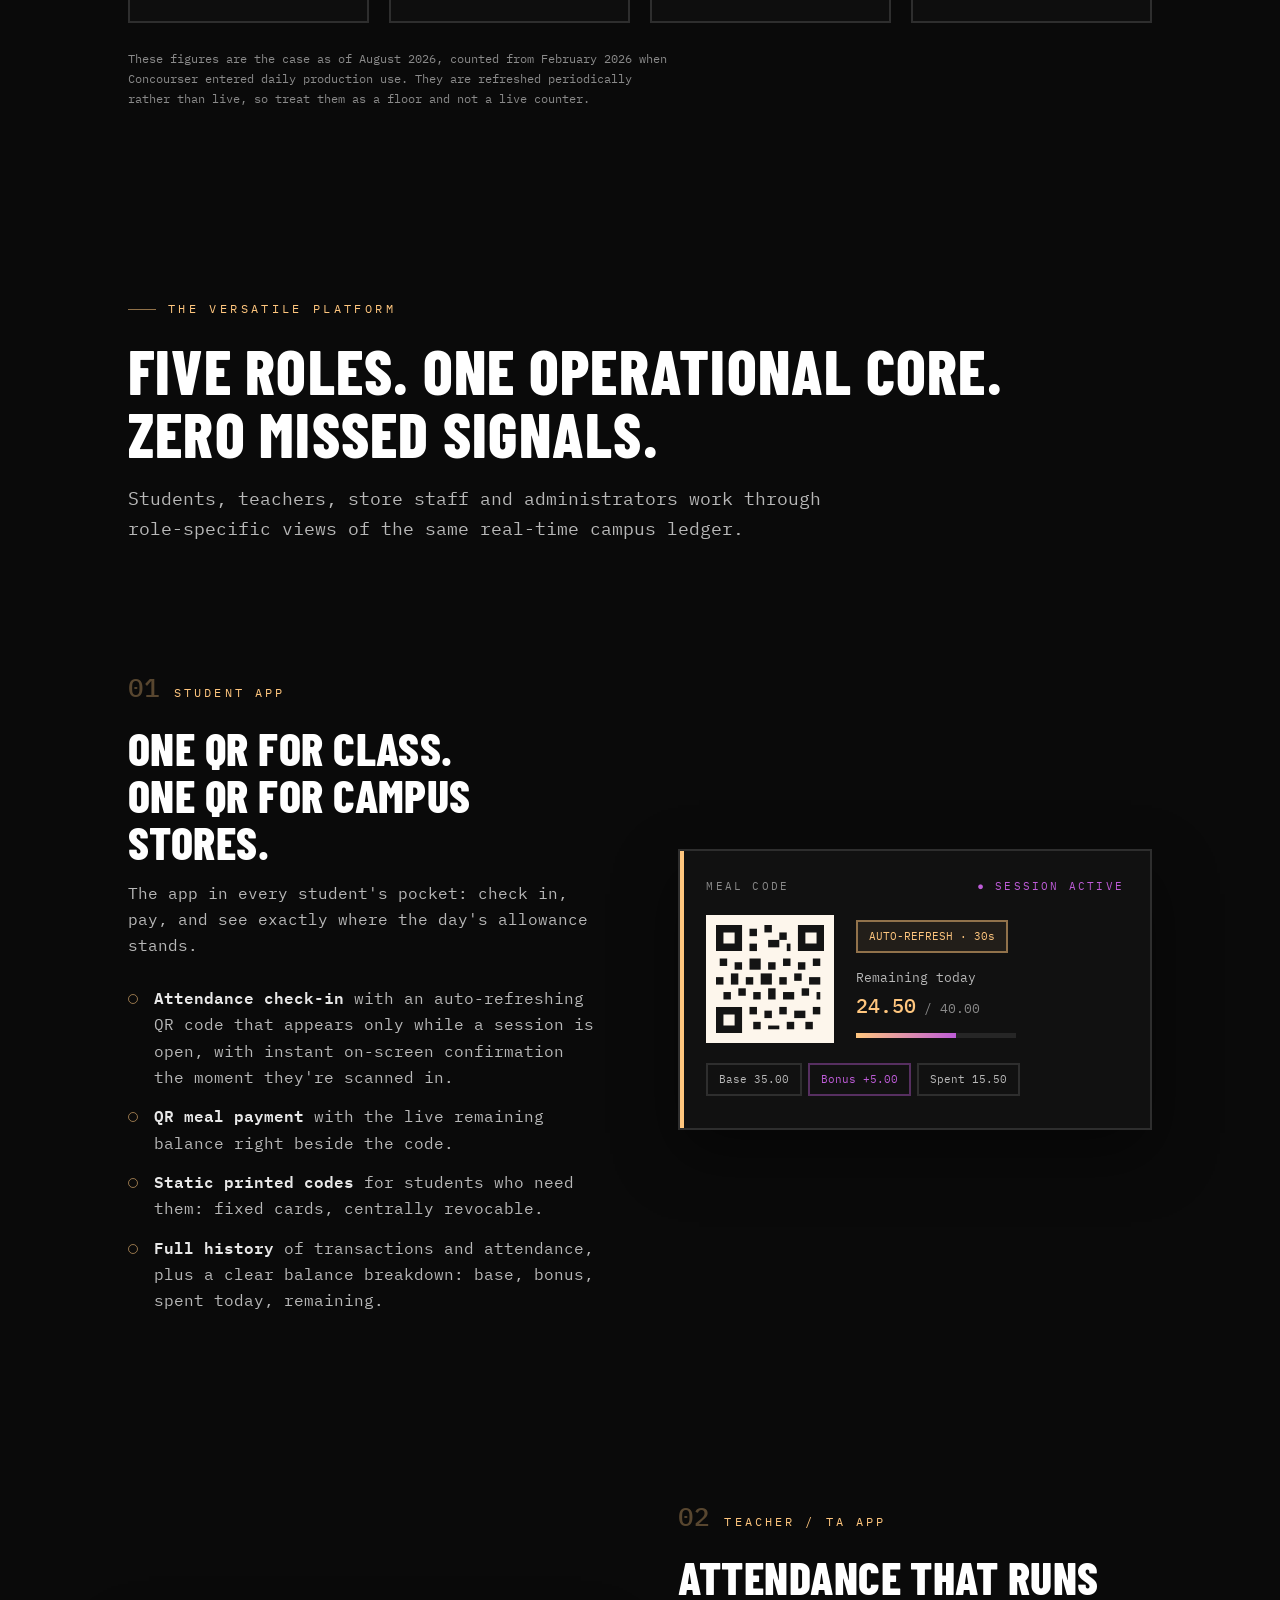
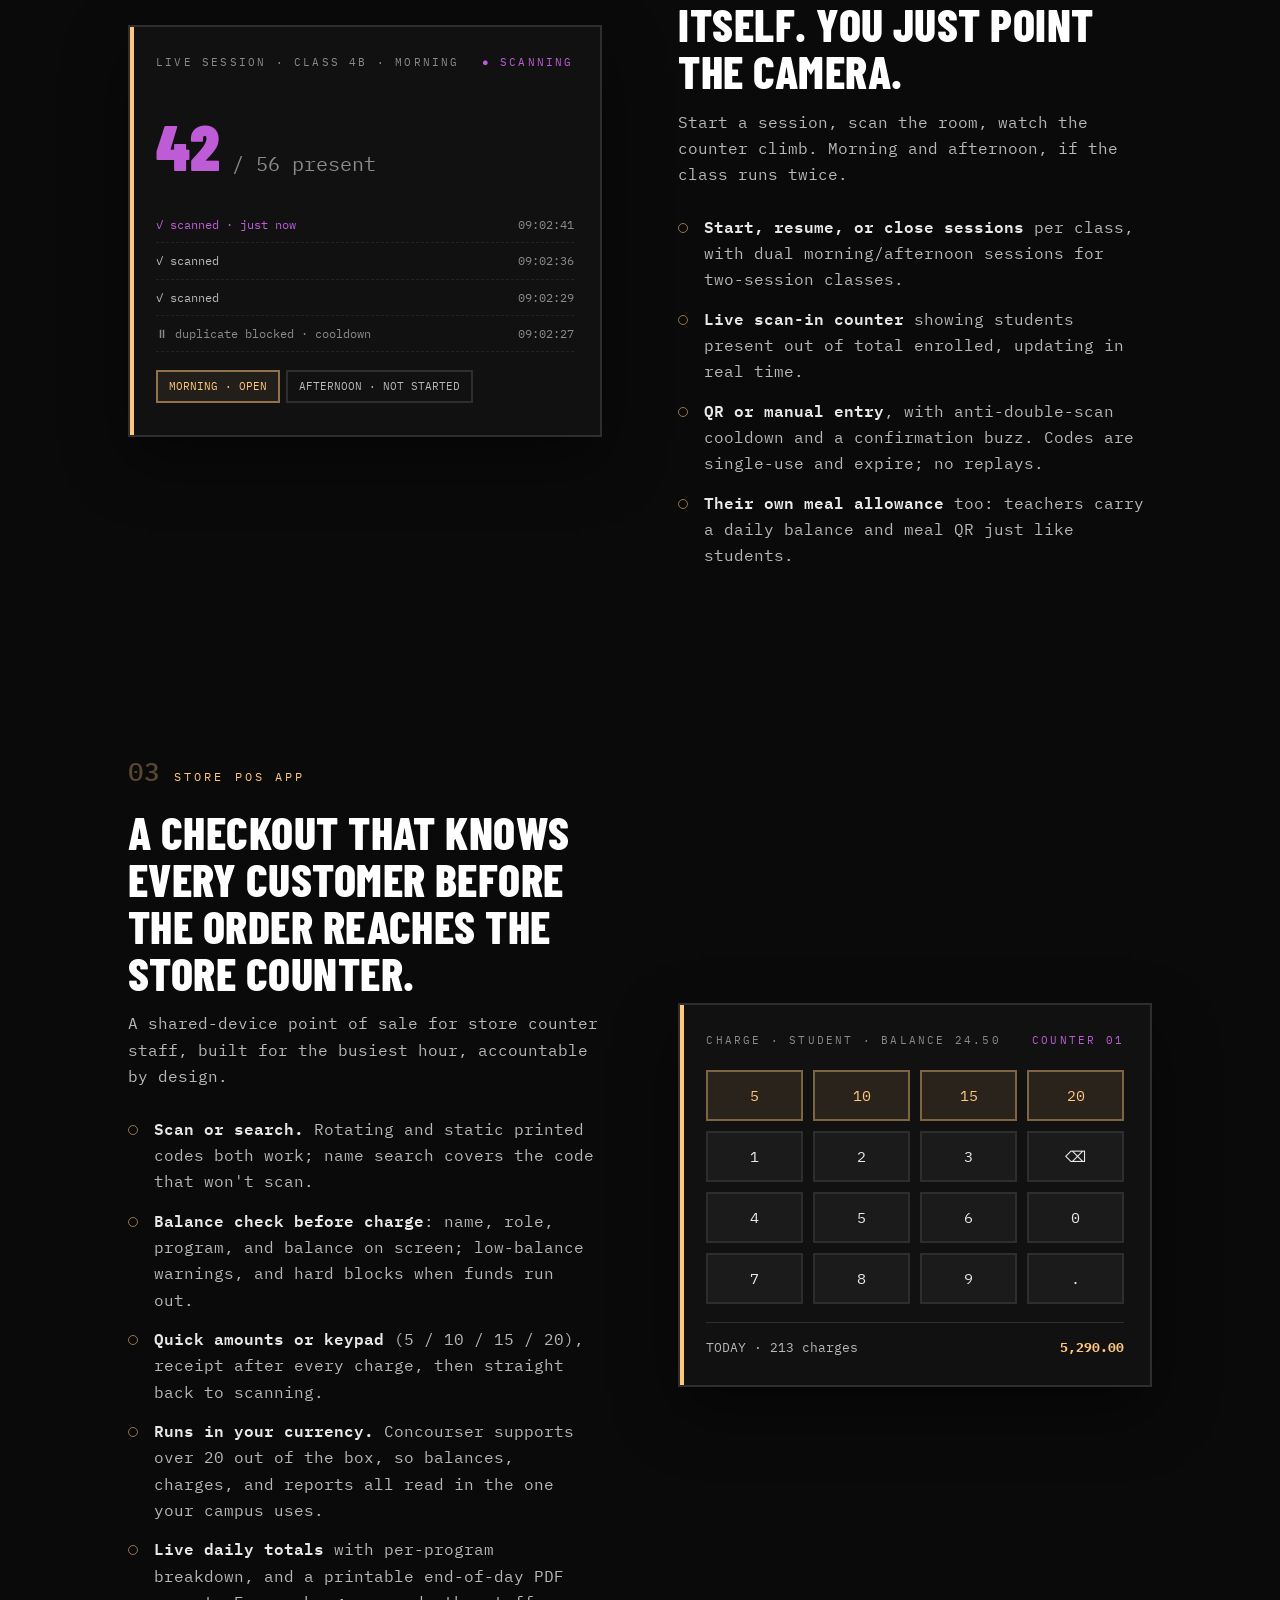
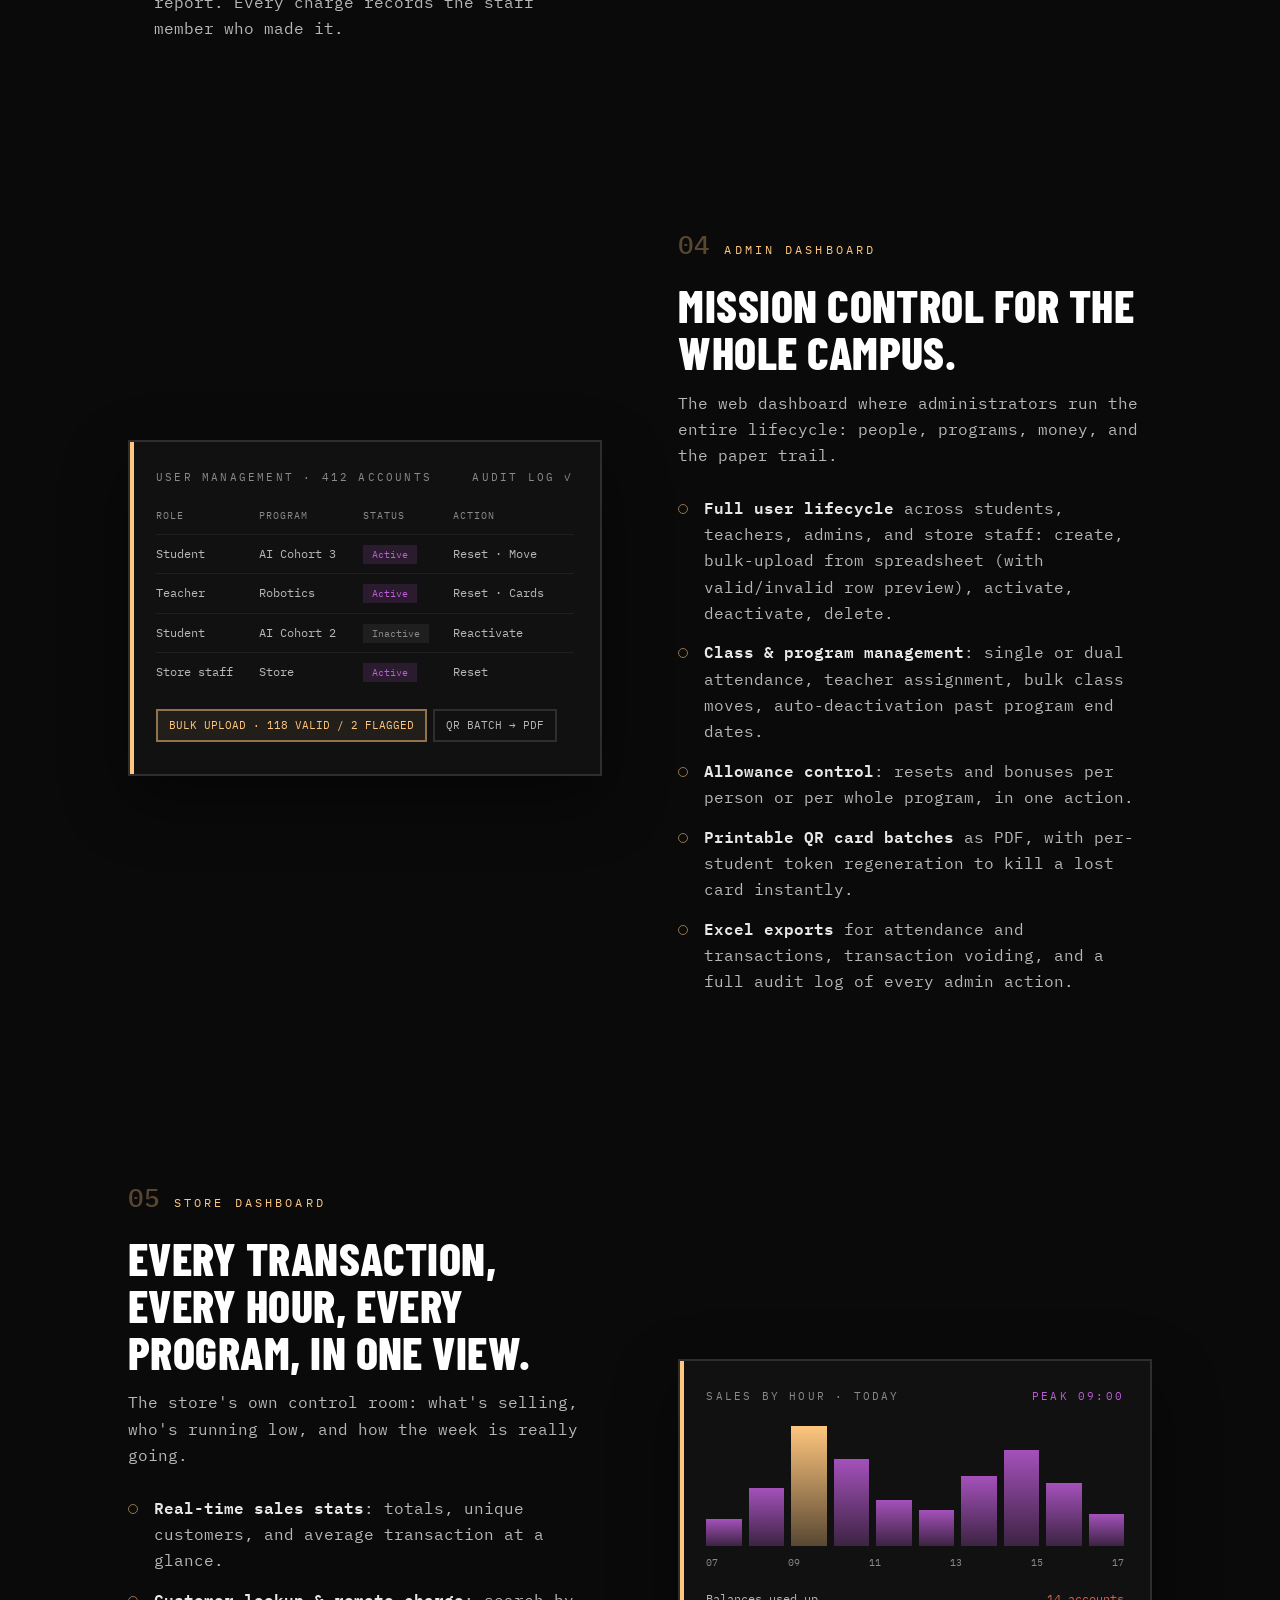
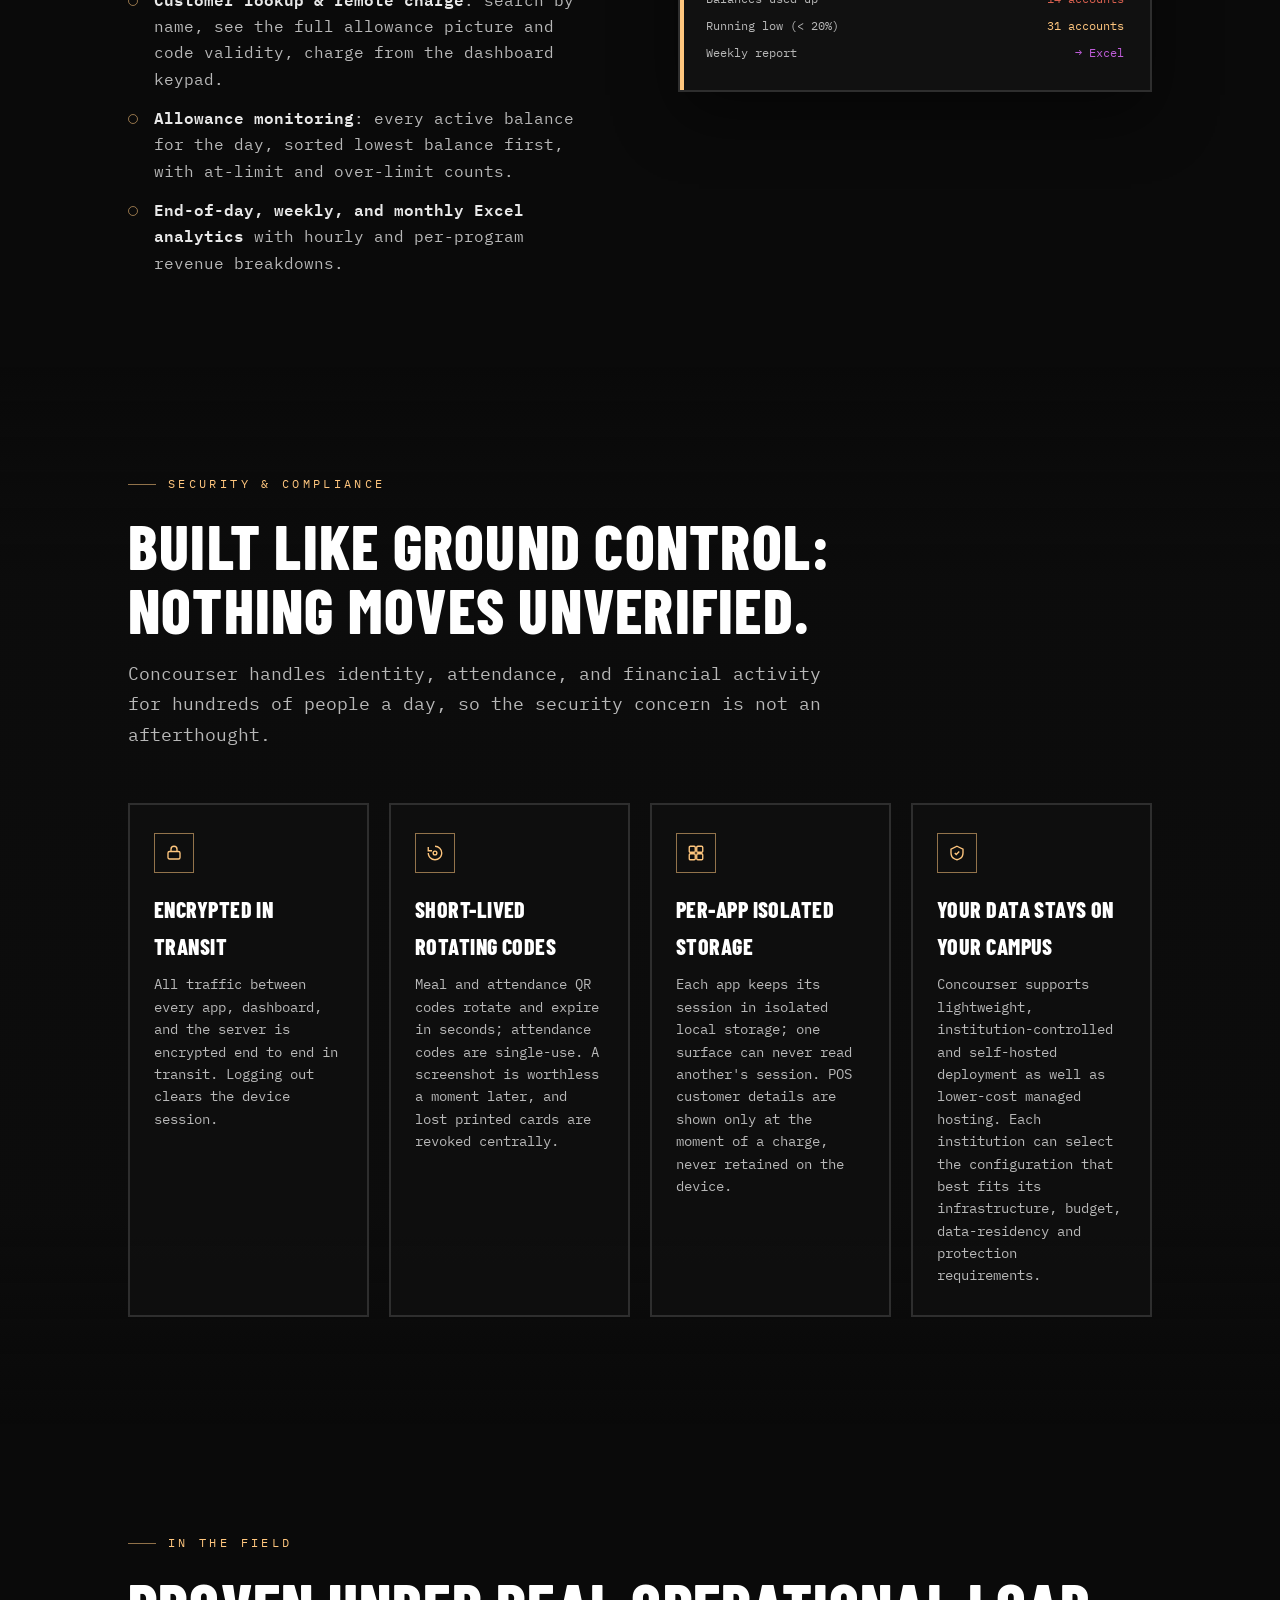
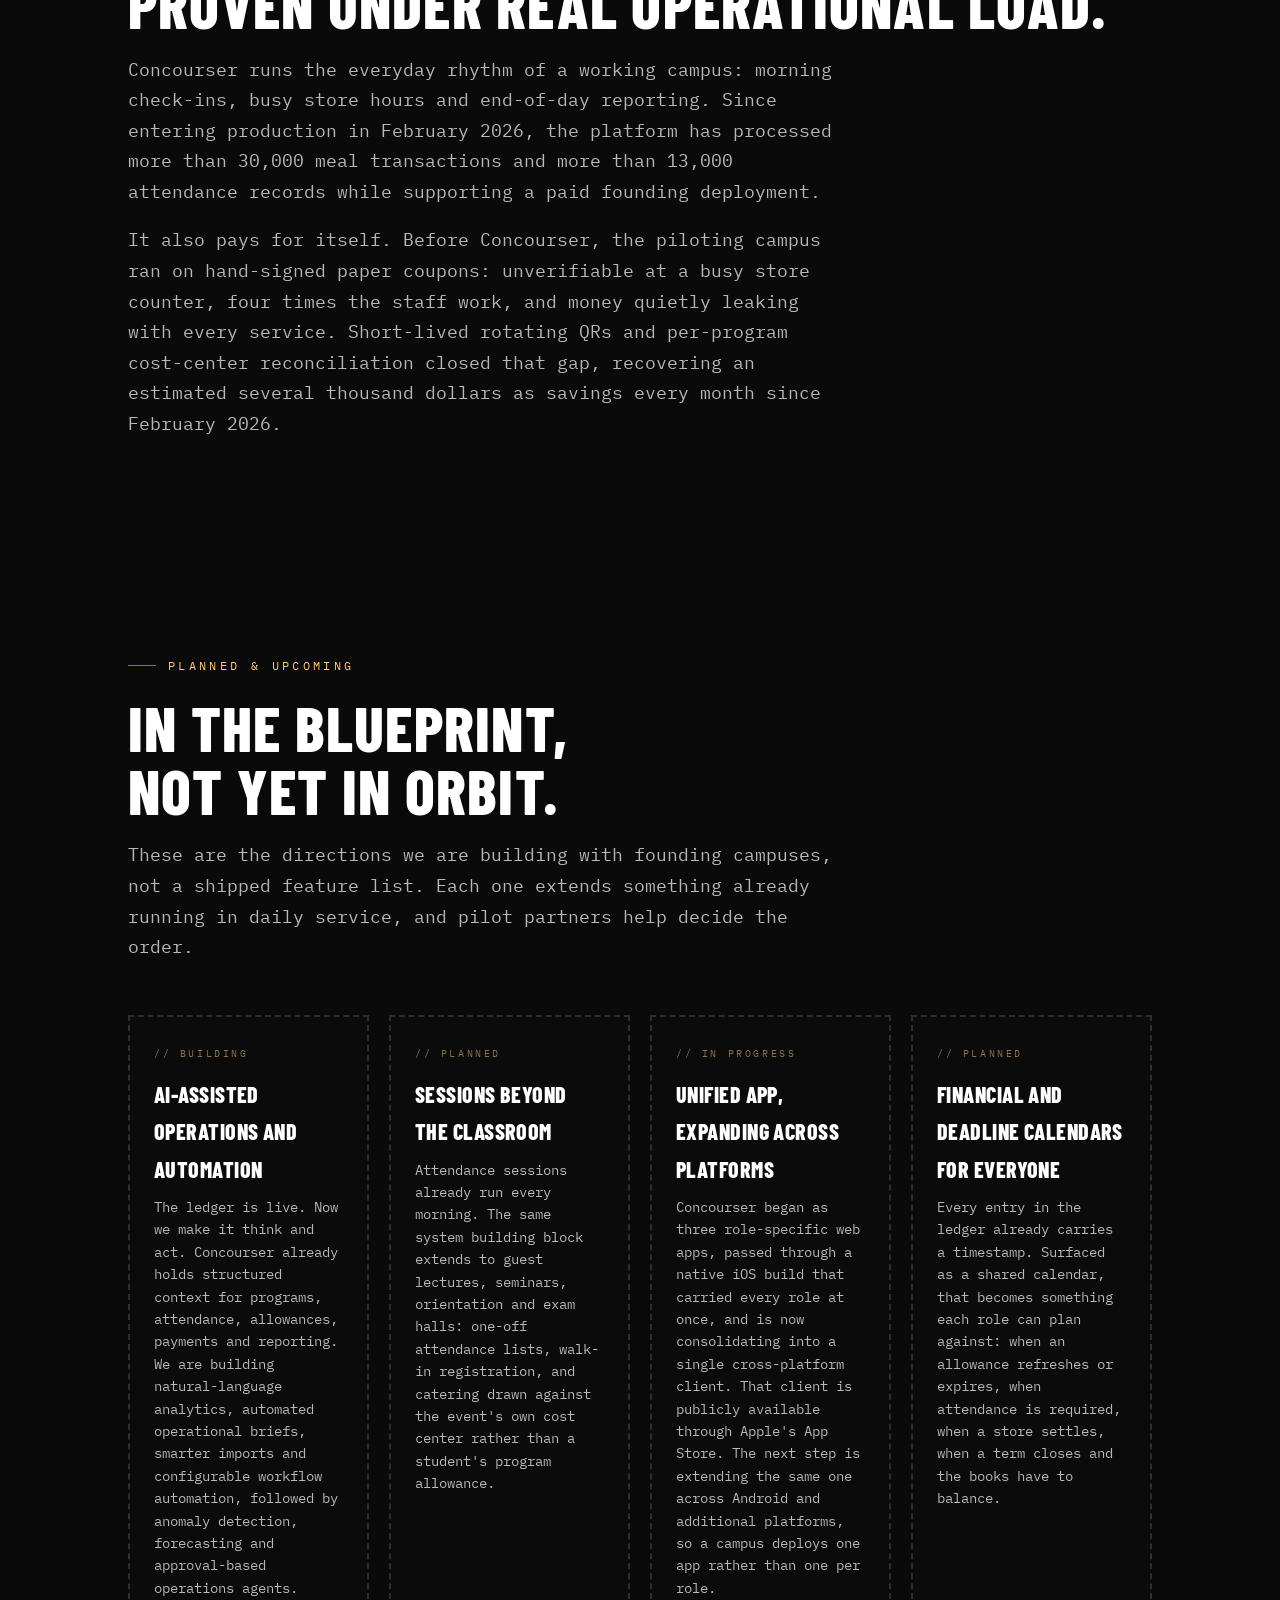
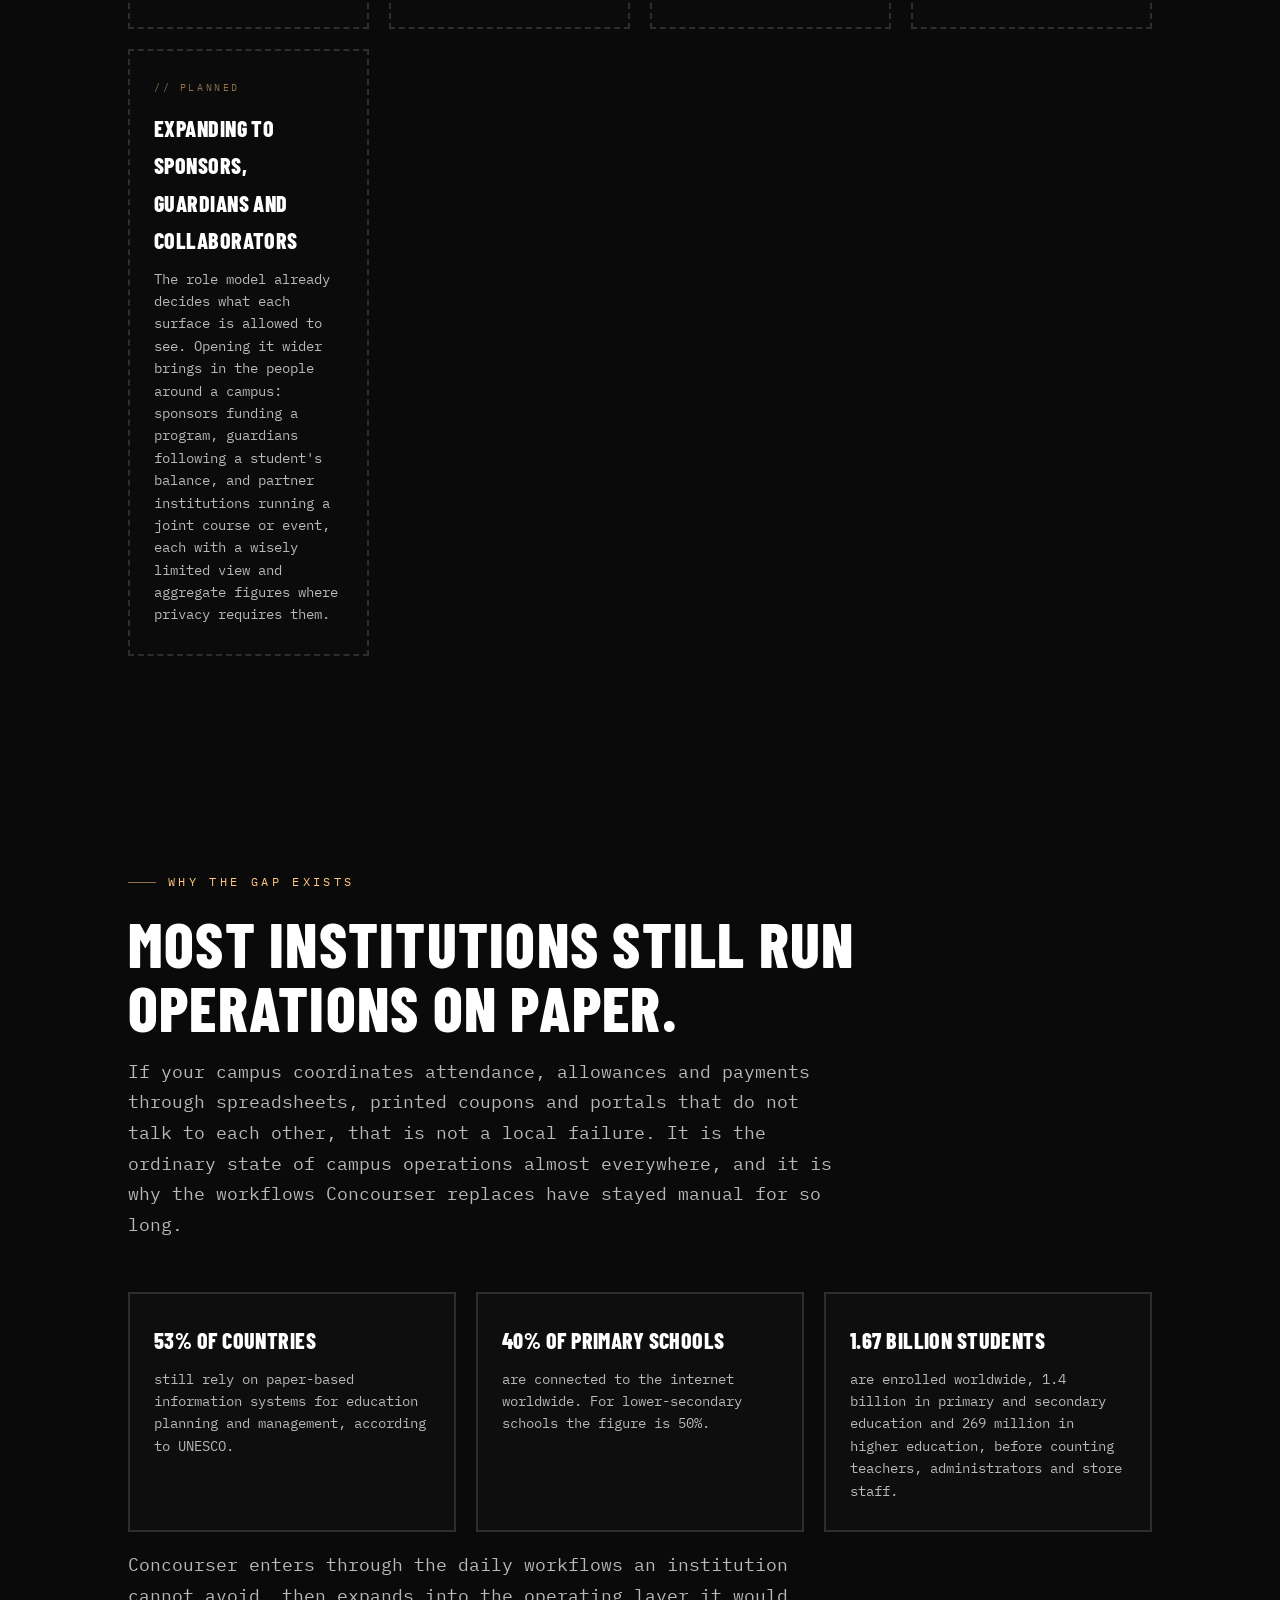
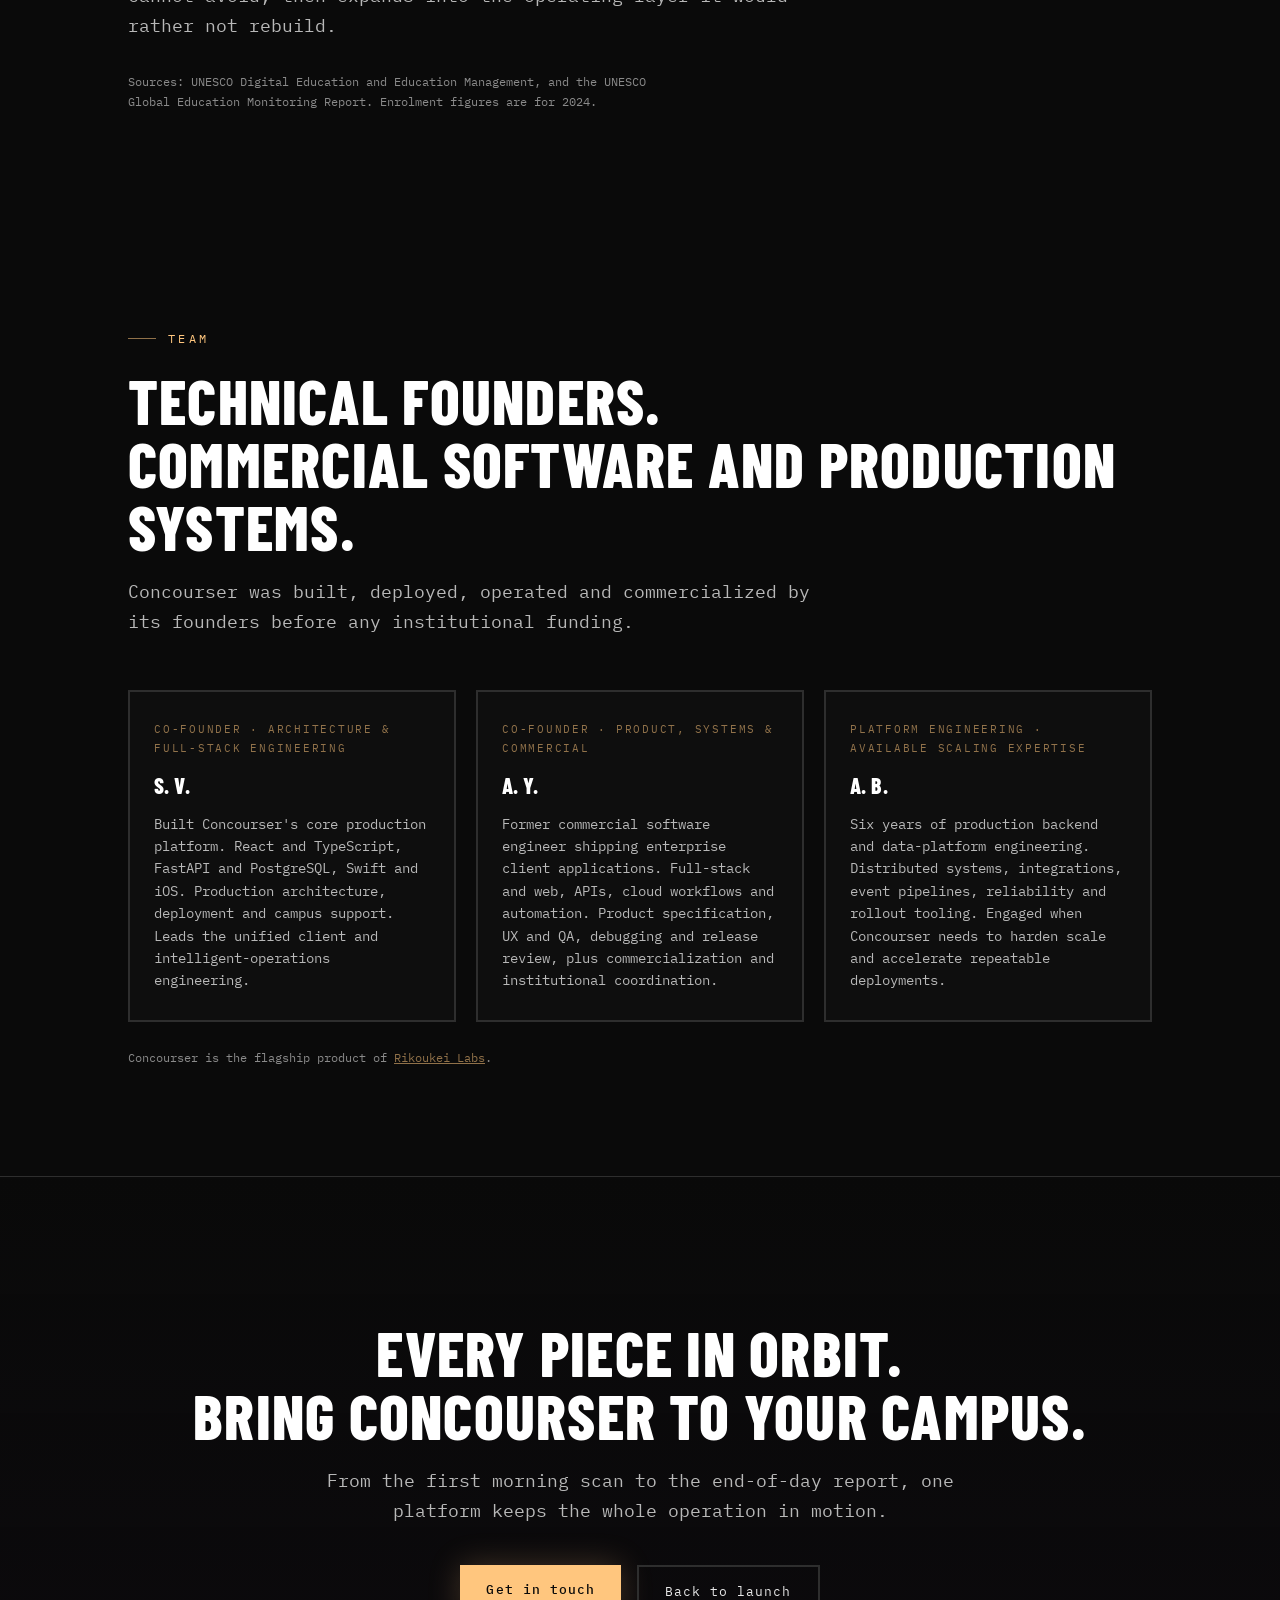
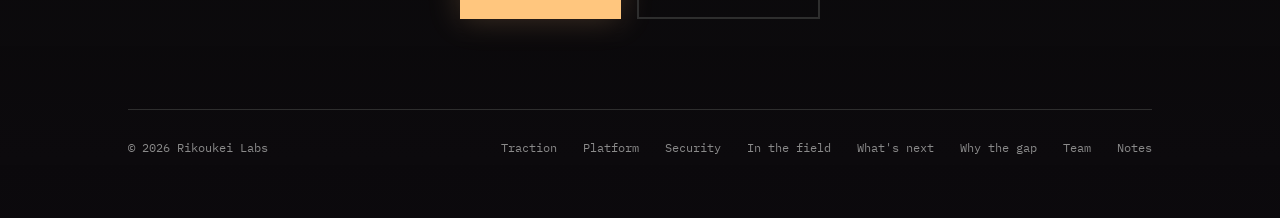
==== commit 2245cc74: "Add the brand lockup to the Notes header, and fix paths and marks for local use The Notes header bec" ====
--- a/index.html
+++ b/index.html
@@ -68,6 +68,75 @@
 </head>
 <body>
 
+<!-- Inline icon sprite. Kept in the document rather than referenced from an external file, because <use> cannot reach across origins and an external sprite renders blank when the page is opened directly from disk. -->
+<svg xmlns="http://www.w3.org/2000/svg" style="display:none" aria-hidden="true">
+  <symbol id="qr" viewBox="0 0 29 29">
+                <g fill="#141414">
+                  <path d="M0 0h7v7H0zM2 2h3v3H2zM22 0h7v7h-7zM24 2h3v3h-3zM0 22h7v7H0zM2 24h3v3H2z" fill-rule="evenodd"/>
+                  <rect x="9" y="1" width="2" height="2"/><rect x="13" y="0" width="2" height="2"/><rect x="17" y="2" width="2" height="2"/>
+                  <rect x="9" y="5" width="2" height="2"/><rect x="14" y="4" width="3" height="2"/><rect x="19" y="5" width="1" height="2"/>
+                  <rect x="1" y="9" width="2" height="2"/><rect x="5" y="10" width="2" height="2"/><rect x="9" y="9" width="3" height="3"/>
+                  <rect x="14" y="10" width="2" height="2"/><rect x="18" y="9" width="2" height="2"/><rect x="22" y="10" width="2" height="2"/>
+                  <rect x="26" y="9" width="2" height="2"/><rect x="0" y="14" width="2" height="2"/><rect x="4" y="13" width="2" height="3"/>
+                  <rect x="8" y="14" width="2" height="2"/><rect x="12" y="13" width="3" height="3"/><rect x="17" y="14" width="2" height="2"/>
+                  <rect x="21" y="13" width="2" height="2"/><rect x="25" y="14" width="3" height="2"/><rect x="2" y="18" width="2" height="2"/>
+                  <rect x="6" y="17" width="2" height="2"/><rect x="10" y="18" width="2" height="2"/><rect x="14" y="17" width="2" height="3"/>
+                  <rect x="18" y="18" width="3" height="2"/><rect x="23" y="17" width="2" height="2"/><rect x="27" y="18" width="1" height="2"/>
+                  <rect x="9" y="22" width="2" height="2"/><rect x="13" y="23" width="2" height="2"/><rect x="17" y="22" width="2" height="2"/>
+                  <rect x="21" y="23" width="3" height="2"/><rect x="26" y="22" width="2" height="2"/><rect x="10" y="26" width="2" height="2"/>
+                  <rect x="14" y="27" width="3" height="1"/><rect x="19" y="26" width="2" height="2"/><rect x="24" y="26" width="2" height="2"/>
+                </g>
+              </symbol>
+  <symbol id="icon-lock" viewBox="0 0 24 24"><rect x="4" y="10" width="16" height="10" rx="2"/><path d="M8 10V7a4 4 0 0 1 8 0v3"/></symbol>
+  <symbol id="icon-sync" viewBox="0 0 24 24"><path d="M12 3a9 9 0 1 1-9 9"/><path d="M3 4v5h5"/><circle cx="12" cy="12" r="2.5"/></symbol>
+  <symbol id="icon-grid" viewBox="0 0 24 24"><rect x="3" y="3" width="8" height="8" rx="1.5"/><rect x="13" y="13" width="8" height="8" rx="1.5"/><rect x="13" y="3" width="8" height="8" rx="1.5"/><rect x="3" y="13" width="8" height="8" rx="1.5"/></symbol>
+  <symbol id="icon-shield" viewBox="0 0 24 24"><path d="M12 3l8 4v5c0 5-3.5 8-8 9-4.5-1-8-4-8-9V7z"/><path d="M9 12l2 2 4-4"/></symbol>
+  <symbol id="product-mark" viewBox="0 0 1600 1600" fill="transparent">
+<defs>
+  <clipPath id="pm-clip-path-0"><circle cx="800" cy="800" r="253.05"/></clipPath>
+  <mask id="pm-mask-0"><rect width="1600" height="1600" fill="white"/><circle cx="546.95" cy="800" r="96.25" fill="black"/></mask>
+  <mask id="pm-mask-1"><rect width="1600" height="1600" fill="white"/><circle cx="546.95" cy="800" r="77" fill="black"/></mask>
+</defs>
+<g transform="translate(800,800) scale(2.07) translate(-800,-800)">
+  <g>
+    <path d="M 978.9333709792559 978.9333709792558 A 253.04999999999998 253.04999999999998 0 0 1 621.0666290207441 978.9333709792559" fill="transparent" stroke-width="16" stroke="#ffc67e"/>
+    <circle cx="800" cy="956.8" r="77" stroke-width="16" stroke="#ffc67e"/>
+    <circle cx="868.6075023625043" cy="921.8427315200548" r="15" stroke-width="0" fill="#ffc67e"/>
+    <circle cx="854.4472221513641" cy="902.3527778486358" r="15" stroke-width="0" fill="#ffc67e"/>
+    <circle cx="800" cy="879.8" r="38" stroke-width="16" stroke="#ffc67e"/>
+  </g>
+  <g>
+    <path d="M 978.9333709792558 621.0666290207441 A 253.04999999999998 253.04999999999998 0 0 1 978.9333709792559 978.9333709792559" fill="transparent" stroke-width="16" stroke="#ffc67e"/>
+    <circle cx="956.8" cy="800" r="96.25" stroke-width="16" stroke="#ffc67e"/>
+    <line x1="878.9321142914113" y1="743.4256694668495" x2="836.1047771516875" y2="712.3097876736166" stroke-width="16" stroke="#ffc67e"/>
+    <circle cx="956.8" cy="800" r="77" stroke-width="20" stroke="#ffc67e"/>
+    <circle cx="921.8427315200548" cy="731.3924976374957" r="15" stroke-width="0" fill="#ffc67e"/>
+    <circle cx="902.3527778486358" cy="745.5527778486359" r="15" stroke-width="0" fill="#ffc67e"/>
+    <circle cx="879.8" cy="800" r="38" stroke-width="20" stroke="#ffc67e"/>
+  </g>
+  <g>
+    <path d="M 621.0666290207441 621.0666290207441 A 253.04999999999998 253.04999999999998 0 0 1 978.9333709792559 621.0666290207441" fill="transparent" stroke-width="16" stroke="#ffc67e"/>
+    <circle cx="800" cy="546.95" r="38" stroke-width="16" stroke="#ffc67e"/>
+    <line x1="800" y1="508.95000000000005" x2="800" y2="432.95000000000005" stroke-width="16" stroke="#ffc67e"/>
+  </g>
+  <g>
+    <path d="M 621.0666290207441 978.9333709792559 A 253.04999999999998 253.04999999999998 0 0 1 621.0666290207441 621.0666290207441" fill="transparent" mask="url(#pm-mask-0)" stroke-width="16" stroke="#ffc67e"/>
+    <path d="M 546.95 703.75 A 96.25 96.25 0 0 1 546.95 896.25" clip-path="url(#pm-clip-path-0)" stroke-width="16" stroke="#ffc67e"/>
+    <circle cx="576.6928857085887" cy="891.5391896934085" r="15" stroke-width="0" fill="#ffc67e"/>
+    <circle cx="603.5243305331505" cy="877.8678857085887" r="15" stroke-width="0" fill="#ffc67e"/>
+    <circle cx="624.8178857085887" cy="856.5743305331506" r="15" stroke-width="0" fill="#ffc67e"/>
+    <path d="M 621.0666290207441 978.9333709792559 A 253.04999999999998 253.04999999999998 0 0 1 621.0666290207441 621.0666290207441" fill="transparent" mask="url(#pm-mask-1)" stroke-width="16" stroke="#ffc67e"/>
+    <path d="M 546.95 723 A 77 77 0 0 1 546.95 877" clip-path="url(#pm-clip-path-0)" stroke-width="20" stroke="#ffc67e"/>
+    <line x1="570.7443085668709" y1="873.2313517547268" x2="583.83117827865" y2="913.5085952198266" stroke-width="20" stroke="#ffc67e"/>
+    <line x1="592.2094644265204" y1="862.294308566871" x2="617.1021698611066" y2="896.55617827865" stroke-width="20" stroke="#ffc67e"/>
+    <line x1="609.244308566871" y1="845.2594644265205" x2="643.50617827865" y2="870.1521698611067" stroke-width="20" stroke="#ffc67e"/>
+    <circle cx="546.95" cy="800" r="38" stroke-width="20" stroke="#ffc67e"/>
+  </g>
+</g>
+</symbol>
+  <symbol id="company-mark" viewBox="40 40 1520 1520" style="stroke:#ffc67e; fill:transparent;"><defs><clipPath id="cm-clip-path-0"><circle cx="800" cy="800" r="253.04999999999998" transform="matrix(1, 0, 0, 1, 0, 0)"/></clipPath><clipPath id="cm-clip-path-1"><circle cx="800" cy="800" r="253.04999999999998" transform="matrix(1, 0, 0, 1, 0, 0)"/></clipPath><clipPath id="cm-clip-path-2"><circle cx="800" cy="800" r="253.04999999999998" transform="matrix(1, 0, 0, 1, 0, 0)"/></clipPath><mask id="cm-mask-0"><rect width="1600" height="1600" fill="white"/><circle cx="800" cy="1053.05" r="77" transform="matrix(1, 0, 0, 1, 0, 0)" fill="black"/></mask><mask id="cm-mask-1"><rect width="1600" height="1600" fill="white"/><circle cx="959.1321679453906" cy="708.125" r="77" transform="matrix(1, 0, 0, 1, 0, 0)" fill="black"/></mask><mask id="cm-mask-2"><rect width="1600" height="1600" fill="white"/><circle cx="580.8522715723478" cy="673.4749999999999" r="77" transform="matrix(1, 0, 0, 1, 0, 0)" fill="black"/></mask></defs><g transform="matrix(1, 0, 0, 1, 1.9778045806229755e-14, 323)"><g transform="matrix(1, 0, 0, 1, 0, 0)"><path d="M 978.9333709792559 978.9333709792558 A 253.04999999999998 253.04999999999998 0 0 1 621.0666290207441 978.9333709792559" fill="transparent" mask="url(#cm-mask-0)" stroke-width="32" stroke="#ffc67e"/><path d="M 723 1053.05 A 77 77 0 0 1 877 1053.05" clip-path="url(#cm-clip-path-0)" stroke-width="32" stroke="#ffc67e"/><circle cx="873.2313517547268" cy="1029.255691433129" r="20" stroke-width="0" fill="#ffc67e"/><circle cx="862.294308566871" cy="1007.7905355734795" r="20" stroke-width="0" fill="#ffc67e"/><circle cx="845.2594644265205" cy="990.755691433129" r="20" stroke-width="0" fill="#ffc67e"/><circle cx="800" cy="1053.05" r="38" stroke-width="32" stroke="#ffc67e"/><line x1="800" y1="1015.05" x2="800" y2="939.05" stroke-width="32" stroke="#ffc67e"/></g><g transform="matrix(1, 0, 0, 1, 0, 0)"><path d="M 978.9333709792558 621.0666290207441 A 253.04999999999998 253.04999999999998 0 0 1 978.9333709792559 978.9333709792559" fill="transparent" mask="undefined" stroke-width="32" stroke="#ffc67e"/><circle cx="956.8" cy="800" r="77" stroke-width="32" stroke="#ffc67e"/><circle cx="921.8427315200548" cy="731.3924976374957" r="20" stroke-width="0" fill="#ffc67e"/><circle cx="902.3527778486358" cy="745.5527778486359" r="20" stroke-width="0" fill="#ffc67e"/><circle cx="879.8" cy="800" r="38" stroke-width="32" stroke="#ffc67e"/></g><g transform="matrix(1, 0, 0, 1, 0, 0)"><path d="M 621.0666290207441 621.0666290207441 A 253.04999999999998 253.04999999999998 0 0 1 978.9333709792559 621.0666290207441" fill="transparent" mask="undefined" stroke-width="32" stroke="#ffc67e"/><circle cx="800" cy="546.95" r="38" stroke-width="32" stroke="#ffc67e"/><line x1="800" y1="508.95000000000005" x2="800" y2="432.95000000000005" stroke-width="32" stroke="#ffc67e"/></g><g transform="matrix(1, 0, 0, 1, 0, 0)"><path d="M 621.0666290207441 978.9333709792559 A 253.04999999999998 253.04999999999998 0 0 1 621.0666290207441 621.0666290207441" fill="transparent" mask="undefined" stroke-width="32" stroke="#ffc67e"/><circle cx="643.2" cy="800" r="77" stroke-width="32" stroke="#ffc67e"/><circle cx="678.1572684799452" cy="868.6075023625043" r="20" stroke-width="0" fill="#ffc67e"/><circle cx="697.6472221513642" cy="854.4472221513641" r="20" stroke-width="0" fill="#ffc67e"/><circle cx="643.2" cy="800" r="38" stroke-width="32" stroke="#ffc67e"/><circle cx="643.2" cy="800" r="24.7" stroke-width="40" stroke="#ffc67e"/><line x1="667.9000000000001" y1="800" x2="717.3000000000001" y2="800" stroke-width="40" stroke="#ffc67e"/></g></g><g transform="matrix(1, 0, 0, 1, 1.9778045806229755e-14, -323)"><g transform="matrix(1, 0, 0, 1, 0, 0)"><path d="M 1019.1477284276523 926.5249999999999 A 253.04999999999998 253.04999999999998 0 0 1 580.8522715723478 926.5250000000001" fill="transparent" mask="undefined" stroke-width="32" stroke="#ffc67e"/><circle cx="800" cy="956.8" r="77" stroke-width="32" stroke="#ffc67e"/><circle cx="873.2313517547268" cy="933.005691433129" r="20" stroke-width="0" fill="#ffc67e"/><circle cx="862.294308566871" cy="911.5405355734795" r="20" stroke-width="0" fill="#ffc67e"/><circle cx="845.2594644265205" cy="894.505691433129" r="20" stroke-width="0" fill="#ffc67e"/><circle cx="800" cy="1119.55" r="38" stroke-width="32" stroke="#ffc67e"/></g><g transform="matrix(1, 0, 0, 1, 0, 0)"><path d="M 800.0000000000002 546.95 A 253.04999999999998 253.04999999999998 0 0 1 1019.1477284276522 926.525" fill="transparent" mask="url(#cm-mask-1)" stroke-width="32" stroke="#ffc67e"/><path d="M 1036.0266421214928 704.0951313692933 A 77 77 0 1 1 1001.0693736415477 643.5473662682023" clip-path="url(#cm-clip-path-1)" stroke-width="32" stroke="#ffc67e"/></g><g transform="matrix(1, 0, 0, 1, 0, 0)"><path d="M 580.8522715723477 926.5249999999999 A 253.04999999999998 253.04999999999998 0 0 1 800.0000000000001 546.95" fill="transparent" mask="url(#cm-mask-2)" stroke-width="32" stroke="#ffc67e"/><path d="M 619.3522715723478 606.7910439085981 A 77 77 0 0 1 542.3522715723478 740.1589560914017" clip-path="url(#cm-clip-path-2)" stroke-width="32" stroke="#ffc67e"/><line x1="564.8430713793804" y1="748.792365256503" x2="556.0380112732482" y2="790.2169161475796" stroke-width="32" stroke="#ffc67e"/><line x1="588.9009632439571" y1="750.053185943357" x2="593.3277436633422" y2="792.1711882122033" stroke-width="32" stroke="#ffc67e"/><line x1="612.1709930891844" y1="743.8180002384802" x2="629.3962899234446" y2="782.5066503696444" stroke-width="32" stroke="#ffc67e"/></g></g><g transform="matrix(1, 0, 0, 1, 0, 0)"><circle cx="800" cy="800" r="728" stroke-width="32" stroke="#ffc67e"/><circle cx="800" cy="800" r="723" stroke-width="32" stroke="#ffc67e"/></g></symbol>
+</svg>
+
 <!-- Grain overlay via inline SVG filter (matches rikoukeilabs.com) -->
 <svg class="grain" aria-hidden="true">
   <filter id="grain-filter">
@@ -143,16 +212,16 @@
 
 <nav id="site-nav">
   <div class="nav-left">
-    <a class="home-link" href="https://www.rikoukeilabs.com/"><svg class="co-mark" viewBox="40 40 1520 1520" aria-hidden="true"><use href="assets/icons.svg#company-mark"/></svg>Rikoukei Labs</a> <!-- alt home link = ../ -->
+    <a class="home-link" href="https://www.rikoukeilabs.com/"><svg class="co-mark" viewBox="40 40 1520 1520" aria-hidden="true"><use href="#company-mark"/></svg>Rikoukei Labs</a> <!-- alt home link = ../ -->
     <span class="crumb-sep">/</span>
     <a class="brand" href="#top">
-      <svg class="mark" viewBox="0 0 1600 1600" aria-hidden="true"><use href="assets/icons.svg#product-mark"/></svg>
+      <svg class="mark" viewBox="0 0 1600 1600" aria-hidden="true"><use href="#product-mark"/></svg>
       <span class="brand-name">Concourser</span>
     </a>
   </div>
   <div class="nav-right">
-    <a class="nav-cta" href="https://www.cncrsr.com/apps/" id="products-link">DEMOS</a>
-    <a class="nav-cta" href="/blog/">NOTES</a>
+    <a class="nav-cta" href="apps/index.html" id="products-link">DEMOS</a>
+    <a class="nav-cta" href="blog/index.html">NOTES</a>
     <a class="nav-cta" href="#contact">REQUEST A PILOT</a>
   </div>
 </nav>
@@ -229,7 +298,7 @@
           <div class="panel-title"><span>MEAL CODE</span><span class="ok">● SESSION ACTIVE</span></div>
           <div class="qr-row">
             <div class="qr-box">
-              <svg viewBox="0 0 29 29" width="100%" height="100%" aria-hidden="true"><use href="assets/icons.svg#qr"/></svg>
+              <svg viewBox="0 0 29 29" width="100%" height="100%" aria-hidden="true"><use href="#qr"/></svg>
             </div>
             <div>
               <div class="chip on">AUTO-REFRESH · 30s</div>
@@ -381,22 +450,22 @@
       <p class="lede reveal" style="--d:.2s">Concourser handles identity, attendance, and financial activity for hundreds of people a day, so the security concern is not an afterthought.</p>
       <div class="sec-grid">
         <div class="sec-card reveal">
-          <div class="ico"><svg width="18" height="18" viewBox="0 0 24 24" fill="none" stroke="currentColor" stroke-width="1.8"><use href="assets/icons.svg#icon-lock"/></svg></div>
+          <div class="ico"><svg width="18" height="18" viewBox="0 0 24 24" fill="none" stroke="currentColor" stroke-width="1.8"><use href="#icon-lock"/></svg></div>
           <h4>Encrypted in transit</h4>
           <p>All traffic between every app, dashboard, and the server is encrypted end to end in transit. Logging out clears the device session.</p>
         </div>
         <div class="sec-card reveal" style="--d:.1s">
-          <div class="ico"><svg width="18" height="18" viewBox="0 0 24 24" fill="none" stroke="currentColor" stroke-width="1.8"><use href="assets/icons.svg#icon-sync"/></svg></div>
+          <div class="ico"><svg width="18" height="18" viewBox="0 0 24 24" fill="none" stroke="currentColor" stroke-width="1.8"><use href="#icon-sync"/></svg></div>
           <h4>Short-lived rotating codes</h4>
           <p>Meal and attendance QR codes rotate and expire in seconds; attendance codes are single-use. A screenshot is worthless a moment later, and lost printed cards are revoked centrally.</p>
         </div>
         <div class="sec-card reveal" style="--d:.2s">
-          <div class="ico"><svg width="18" height="18" viewBox="0 0 24 24" fill="none" stroke="currentColor" stroke-width="1.8"><use href="assets/icons.svg#icon-grid"/></svg></div>
+          <div class="ico"><svg width="18" height="18" viewBox="0 0 24 24" fill="none" stroke="currentColor" stroke-width="1.8"><use href="#icon-grid"/></svg></div>
           <h4>Per-app isolated storage</h4>
           <p>Each app keeps its session in isolated local storage; one surface can never read another's session. POS customer details are shown only at the moment of a charge, never retained on the device.</p>
         </div>
         <div class="sec-card reveal" style="--d:.3s">
-          <div class="ico"><svg width="18" height="18" viewBox="0 0 24 24" fill="none" stroke="currentColor" stroke-width="1.8"><use href="assets/icons.svg#icon-shield"/></svg></div>
+          <div class="ico"><svg width="18" height="18" viewBox="0 0 24 24" fill="none" stroke="currentColor" stroke-width="1.8"><use href="#icon-shield"/></svg></div>
           <h4>Your data stays on your campus</h4>
           <p>Concourser supports lightweight, institution-controlled and self-hosted deployment as well as lower-cost managed hosting. Each institution can select the configuration that best fits its infrastructure, budget, data-residency and protection requirements.</p>
         </div>
@@ -529,7 +598,7 @@
           <a href="#roadmap">What's next</a>
           <a href="#market">Why the gap</a>
           <a href="#team">Team</a>
-          <a href="/blog/">Notes</a>
+          <a href="blog/index.html">Notes</a>
         </span>
       </div>
     </div>
--- a/assets/css/index.css
+++ b/assets/css/index.css
@@ -101,6 +101,9 @@
     color: var(--text-faint);
     white-space: nowrap;
     transition: color 0.2s;
+    display: inline-flex;
+    align-items: center;
+    gap: 7px;
   }
   .home-link:hover { color: var(--accent2); }
   .crumb-sep { color: var(--line-soft); font-family: var(--font-mono); }
@@ -123,12 +126,6 @@
     flex-shrink: 0;
     display: block;
     overflow: visible;
-  }
-  /* Company mark, deliberately subordinate to the product mark. */
-  .home-link {
-    display: inline-flex;
-    align-items: center;
-    gap: 7px;
   }
   .home-link .co-mark {
     width: 15px;
@@ -342,8 +339,8 @@
     -webkit-backdrop-filter: blur(4px);
     padding: 56px 0;
   }
-  .proof .claim { max-width: 46em; }
   .proof .claim {
+    max-width: 46em;
     font-size: clamp(16px, 1.9vw, 20px);
     font-weight: 500;
     line-height: 1.55;
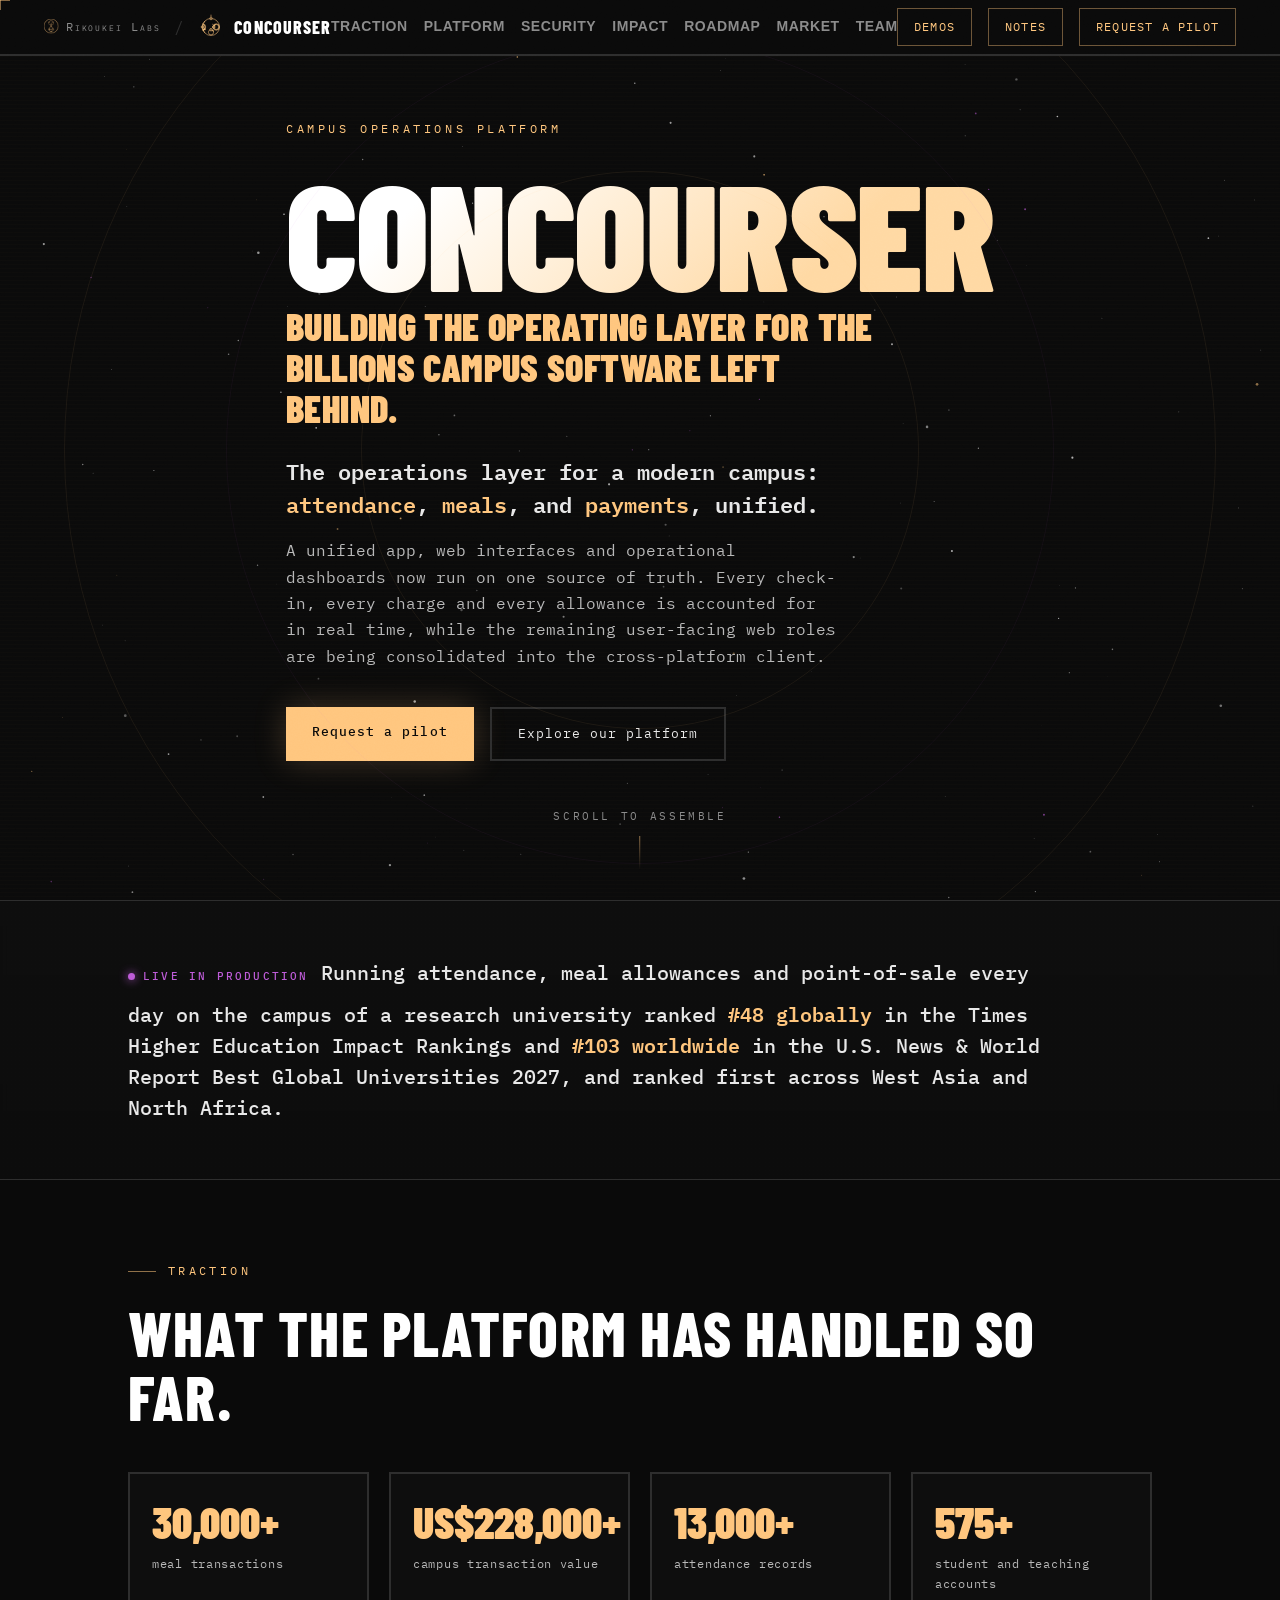
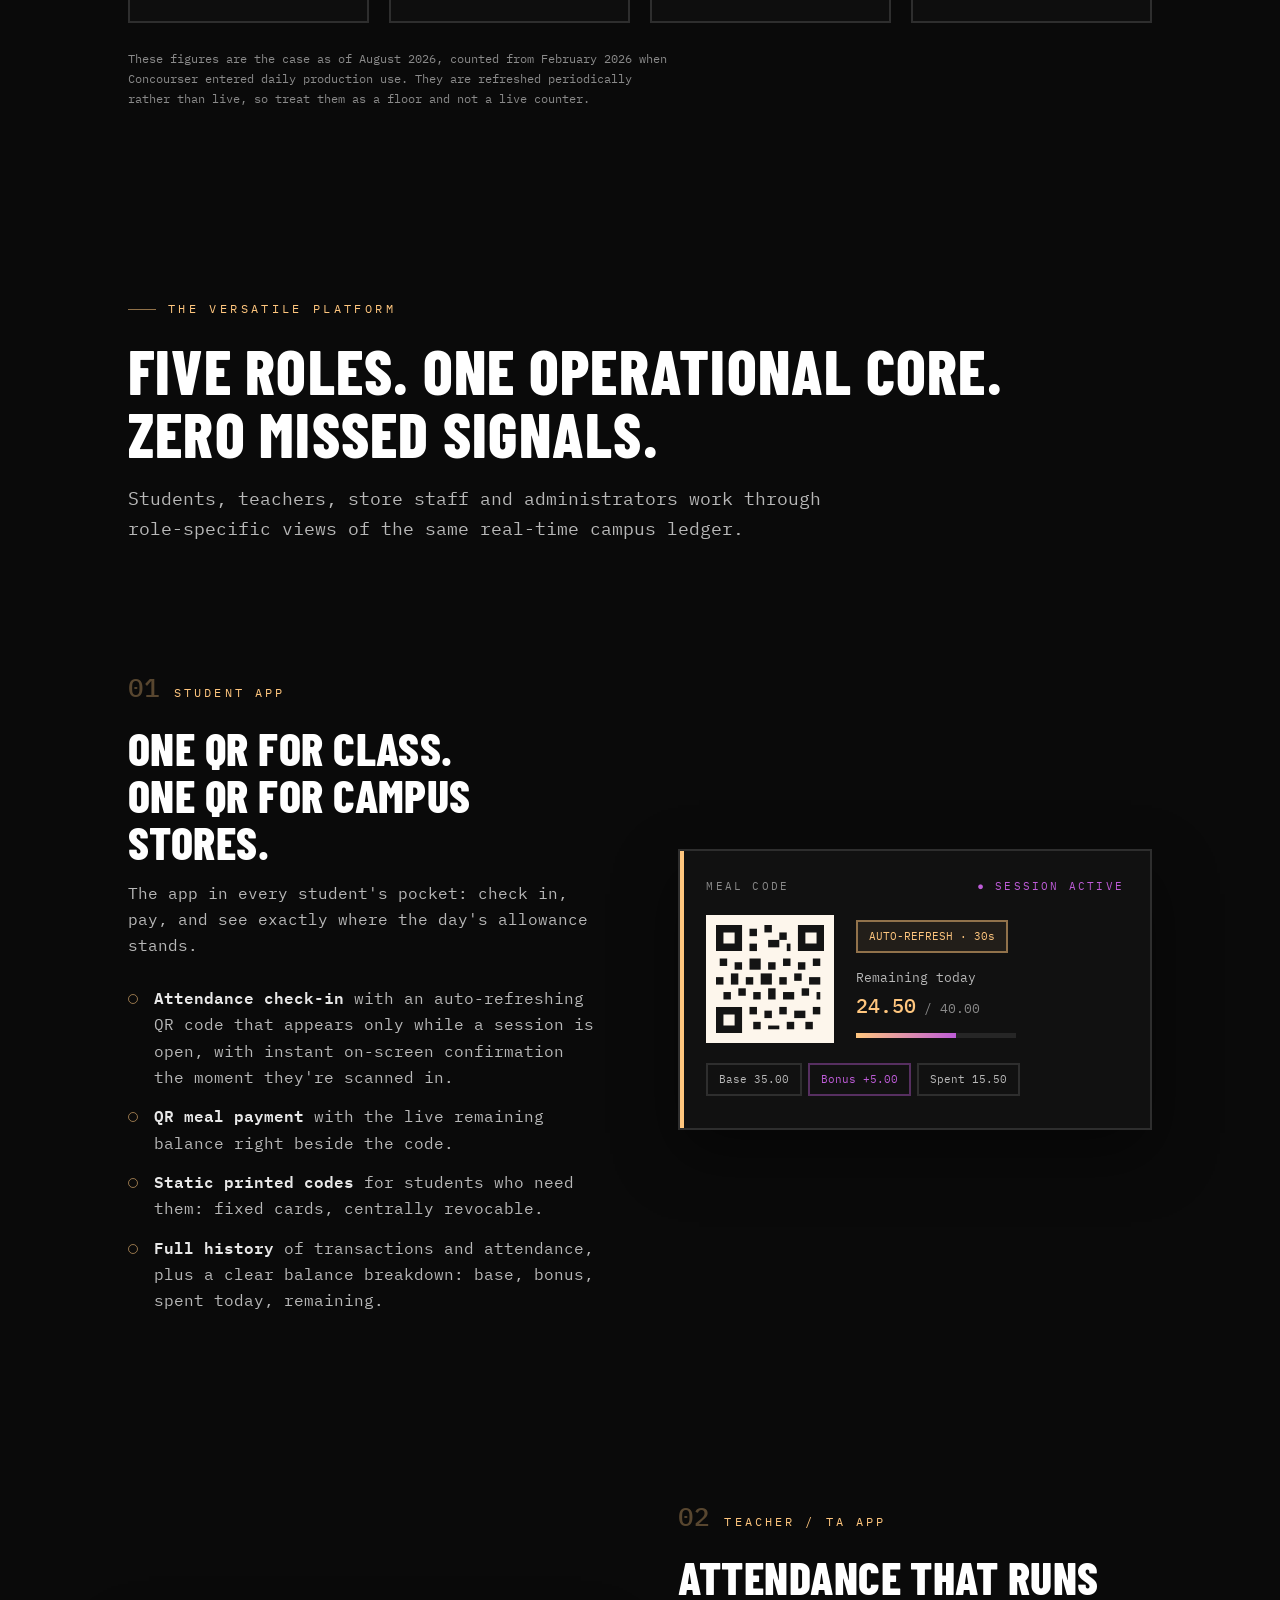
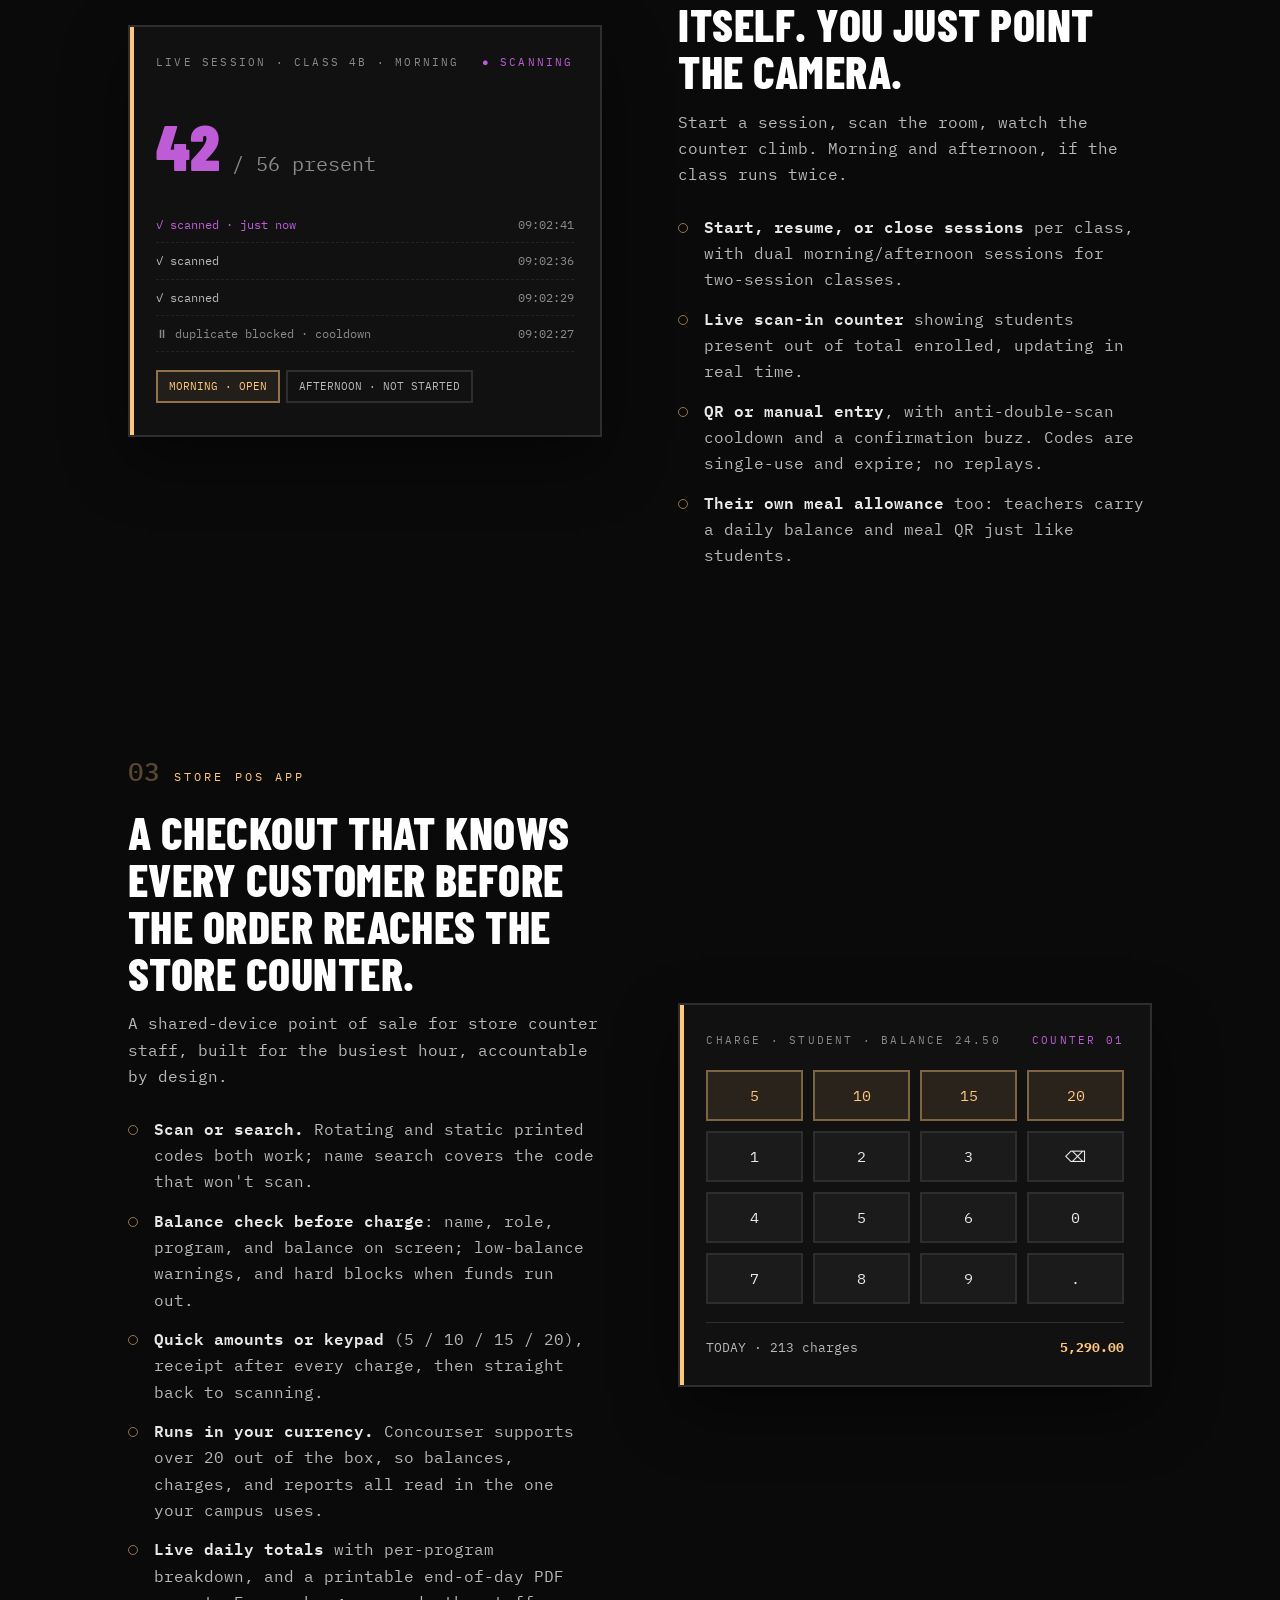
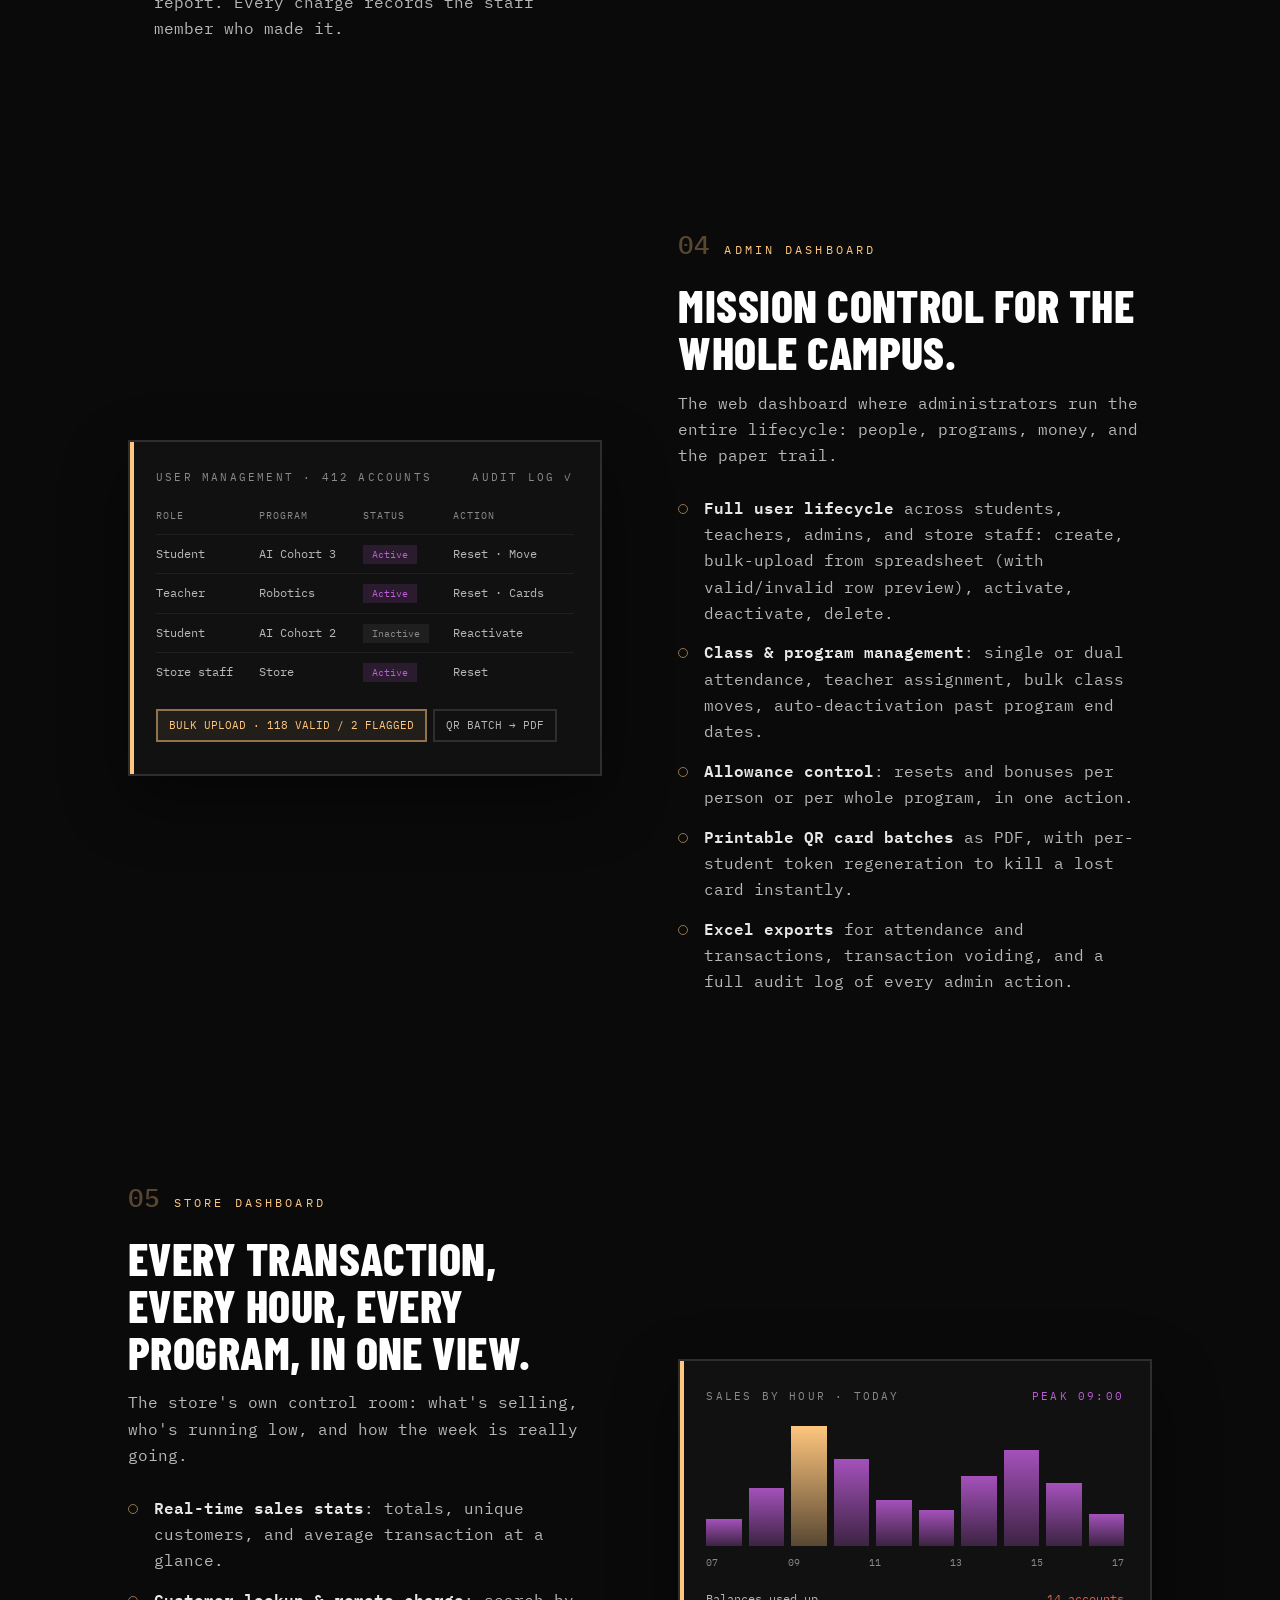
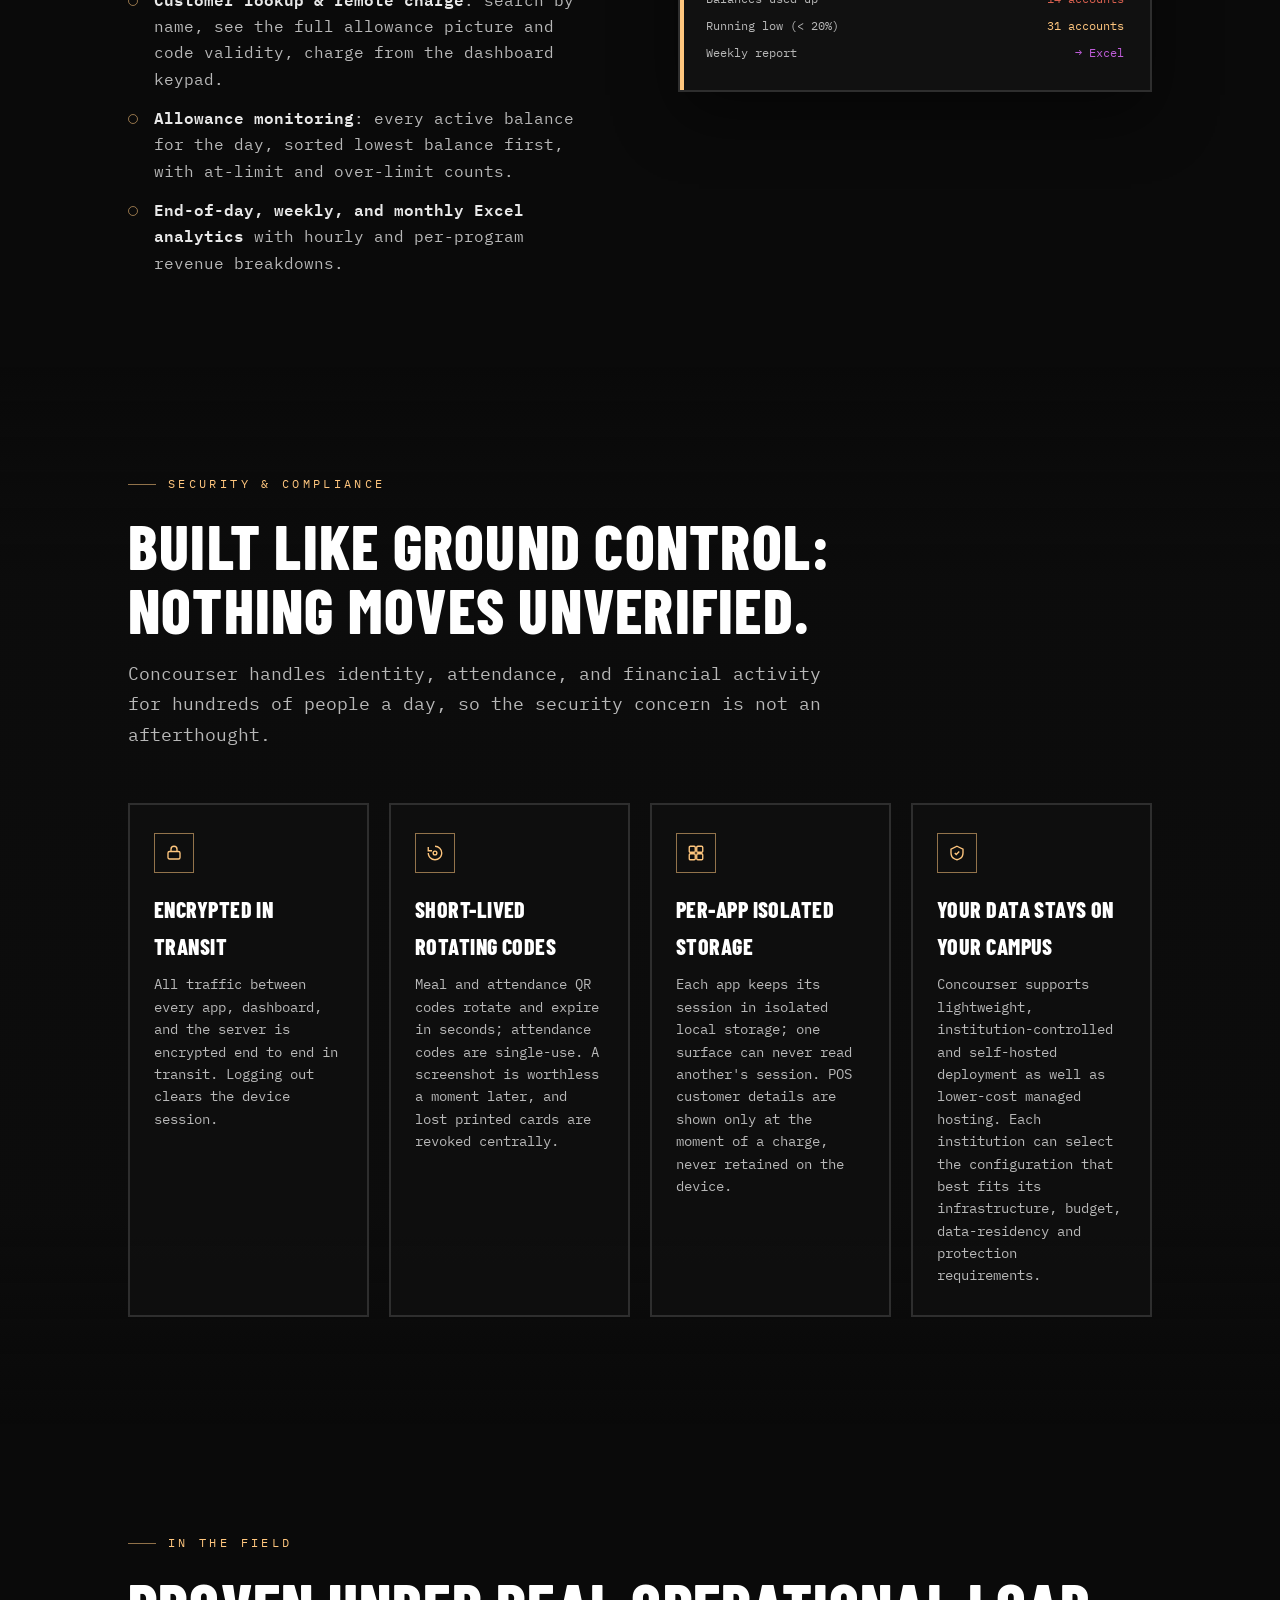
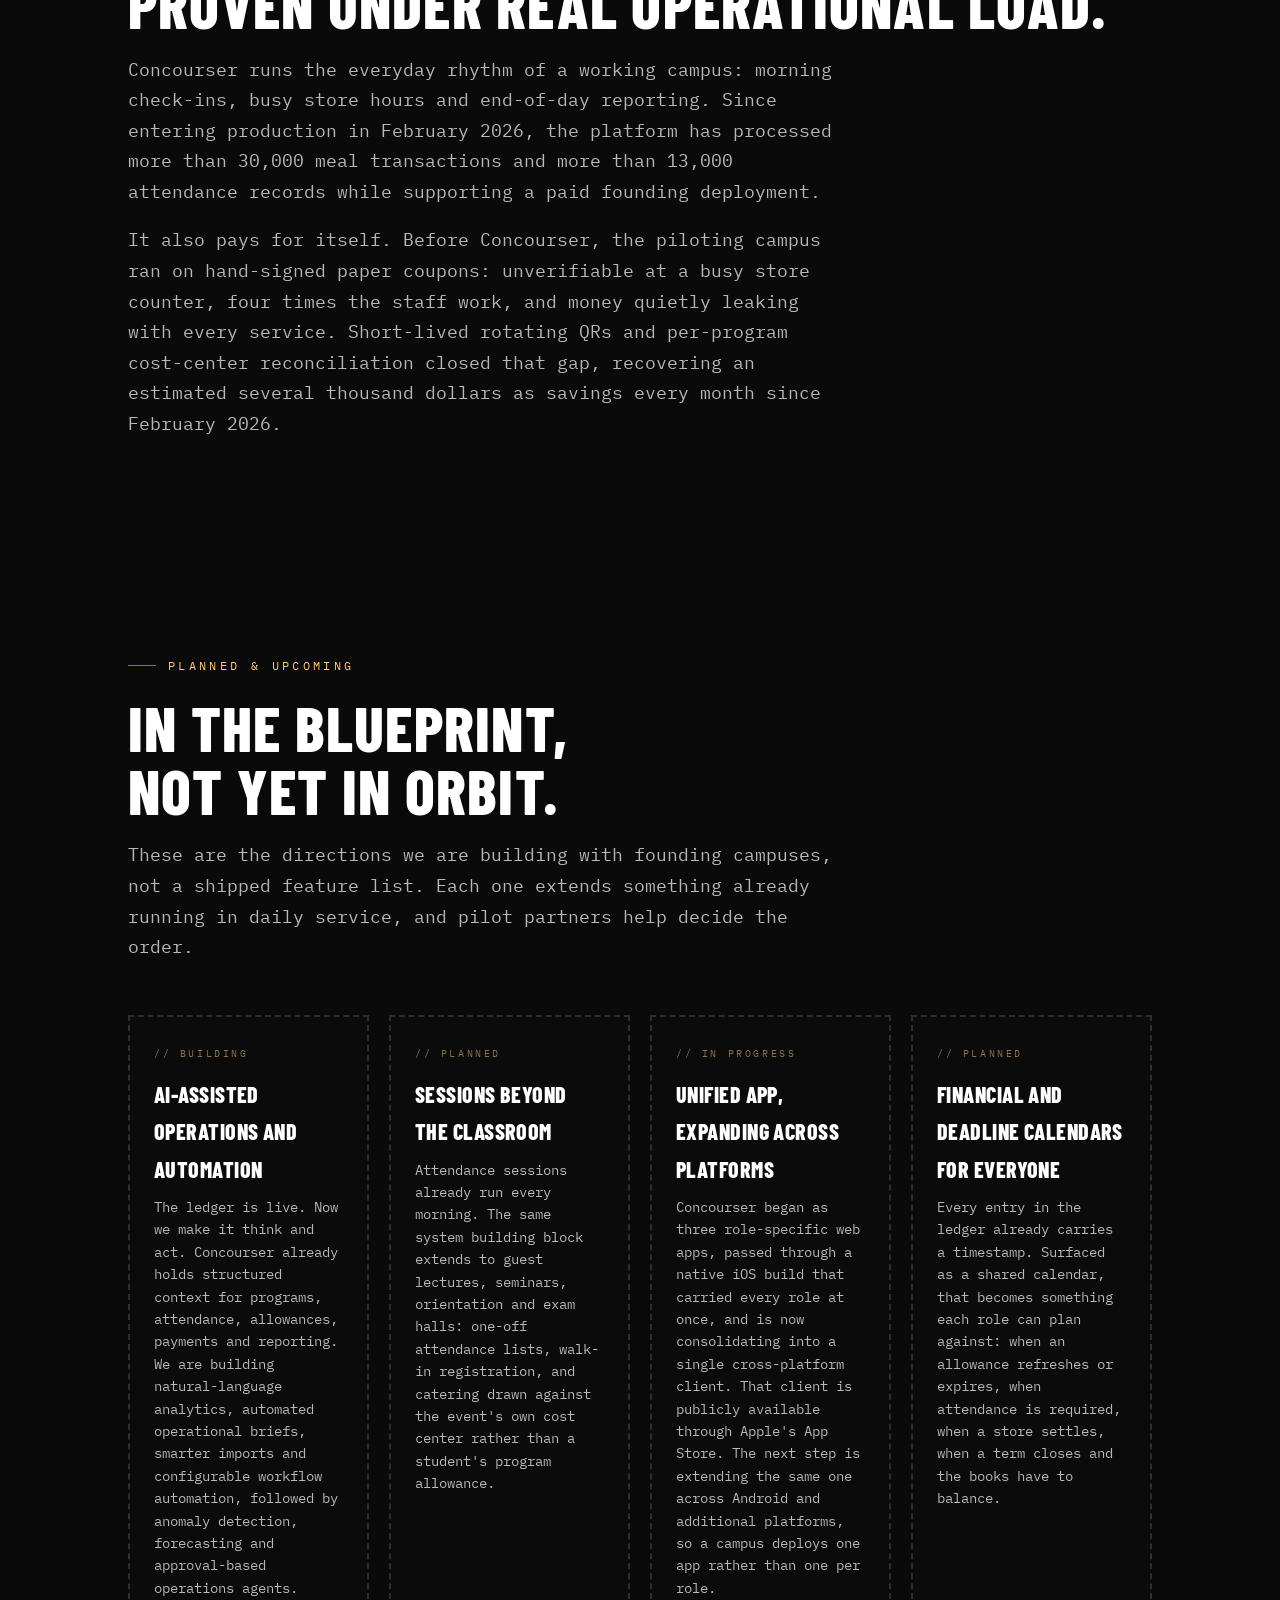
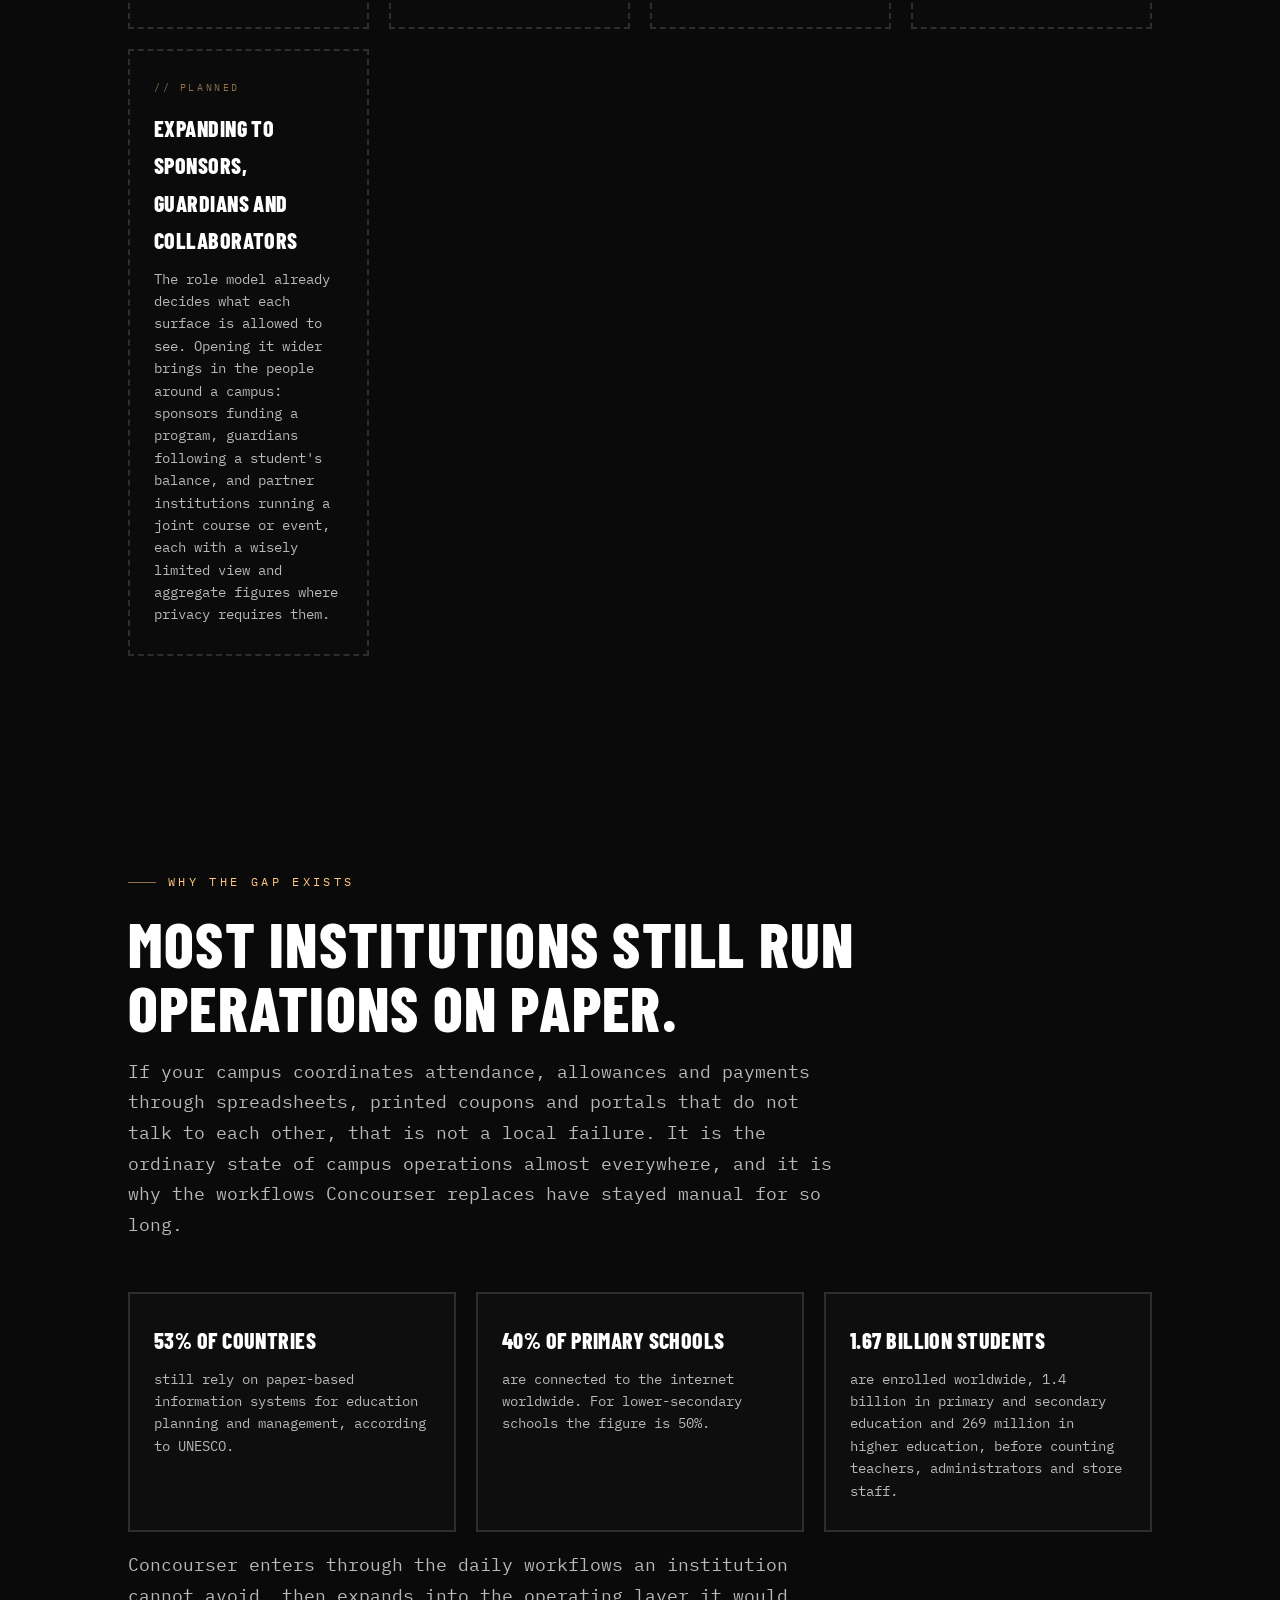
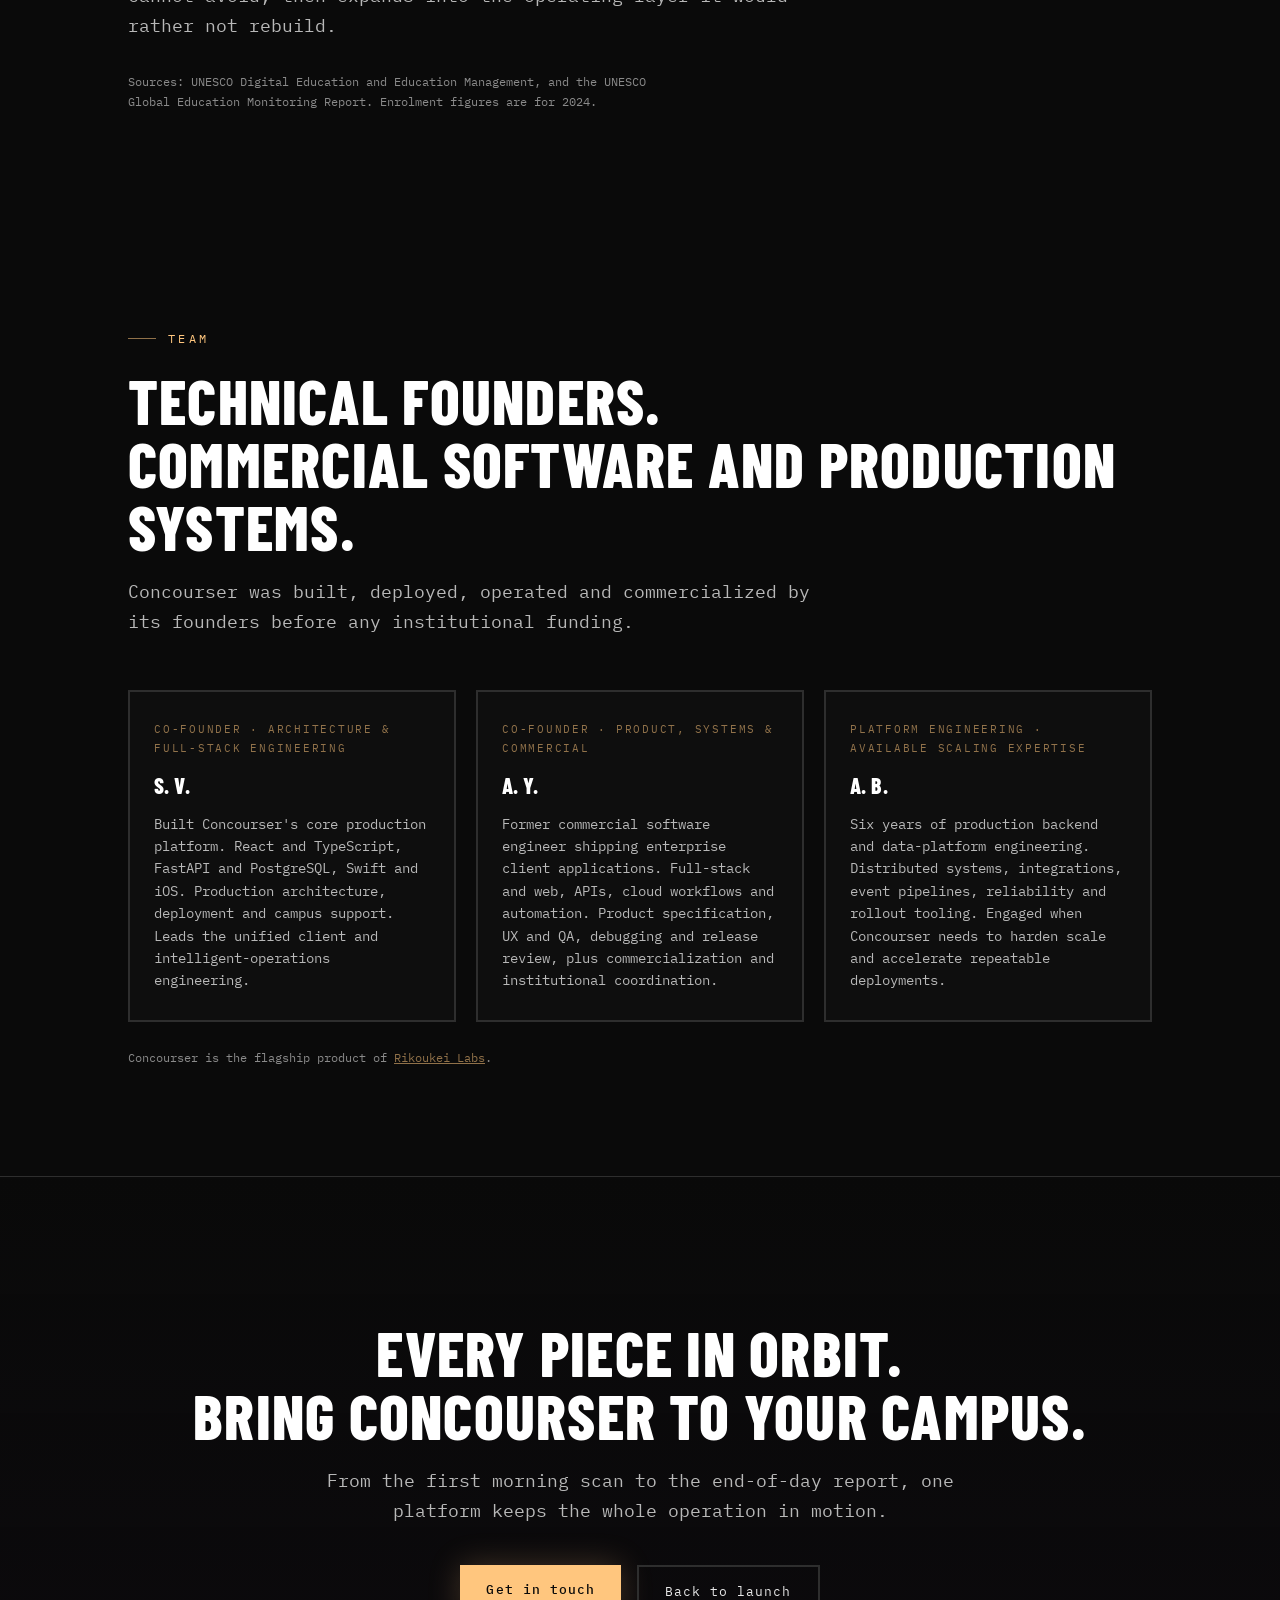
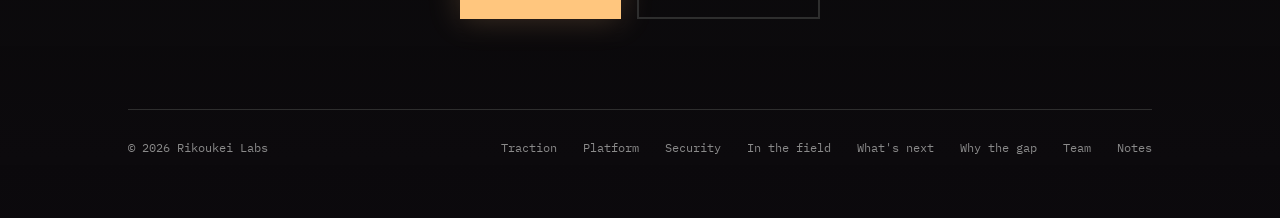
==== commit 027f26b8: "Move the section navigation into the header bar The links to Traction, Platform, Security, Impact, R" ====
--- a/index.html
+++ b/index.html
@@ -219,6 +219,15 @@
       <span class="brand-name">Concourser</span>
     </a>
   </div>
+  <div class="nav-sections">
+    <a href="#traction">Traction</a>
+    <a href="#platform">Platform</a>
+    <a href="#security">Security</a>
+    <a href="#impact">Impact</a>
+    <a href="#roadmap">Roadmap</a>
+    <a href="#market">Market</a>
+    <a href="#team">Team</a>
+  </div>
   <div class="nav-right">
     <a class="nav-cta" href="apps/index.html" id="products-link">DEMOS</a>
     <a class="nav-cta" href="blog/index.html">NOTES</a>
--- a/assets/css/index.css
+++ b/assets/css/index.css
@@ -907,3 +907,30 @@
     color: var(--gold-dim);
     margin-bottom: 10px;
   }
+
+  /* Section navigation in the header bar. These used to live only in the footer, which meant a reader had to reach the bottom of the page to jump anywhere. The header is flex with space-between, so this group sits between the brand and the call-to-action buttons. It is hidden on narrower screens, where the buttons alone need the width. */
+  .nav-sections {
+    display: flex;
+    align-items: center;
+    gap: 16px;
+    min-width: 0;
+  }
+  .nav-sections a {
+    font-family: var(--font-display);
+    font-size: 14px;
+    font-weight: 700;
+    letter-spacing: 0.04em;
+    text-transform: uppercase;
+    white-space: nowrap;
+    text-decoration: none;
+    color: var(--text-faint);
+    transition: color 0.2s;
+  }
+  .nav-sections a:hover,
+  .nav-sections a:focus-visible {
+    color: var(--gold);
+  }
+  /* Hidden below this width: measured the three nav groups measure 1053px together, so below roughly 1210px they start crowding; they are dropped a little above that. */
+  @media (max-width: 1220px) {
+    .nav-sections { display: none; }
+  }
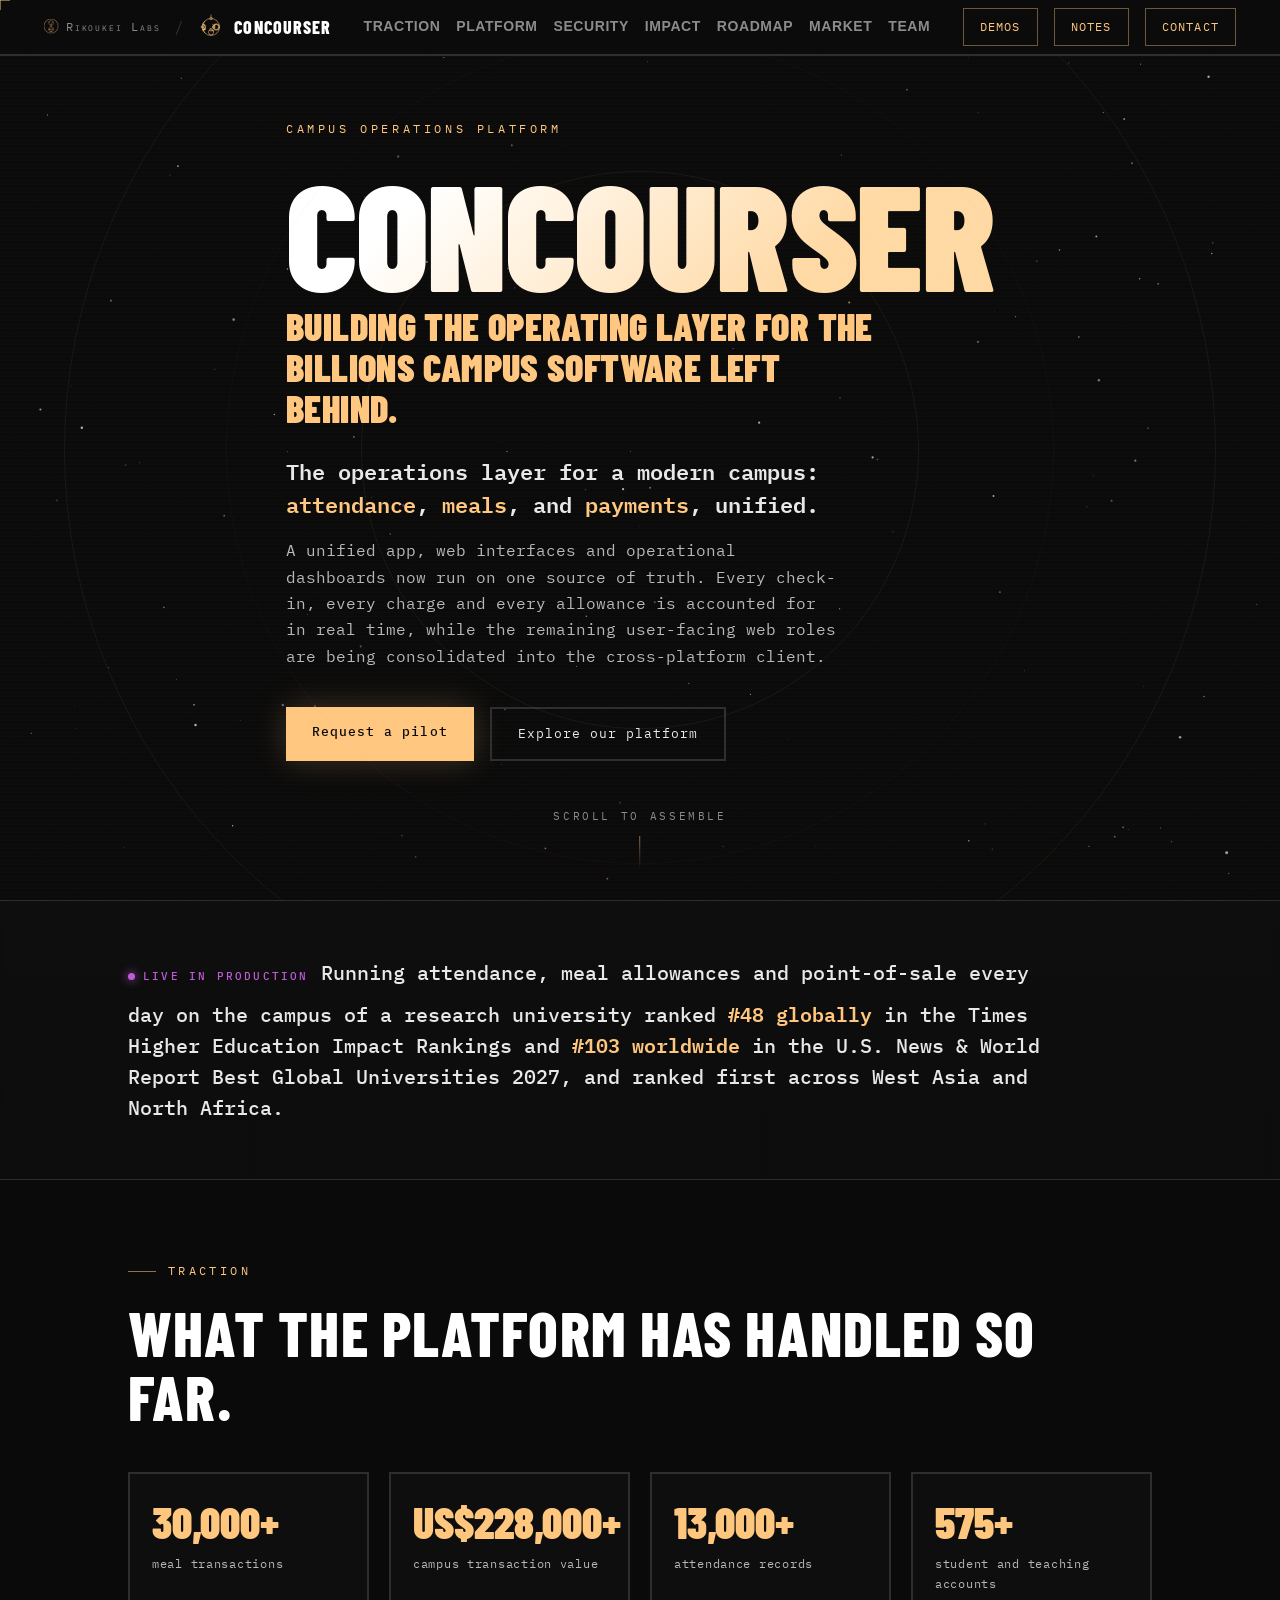
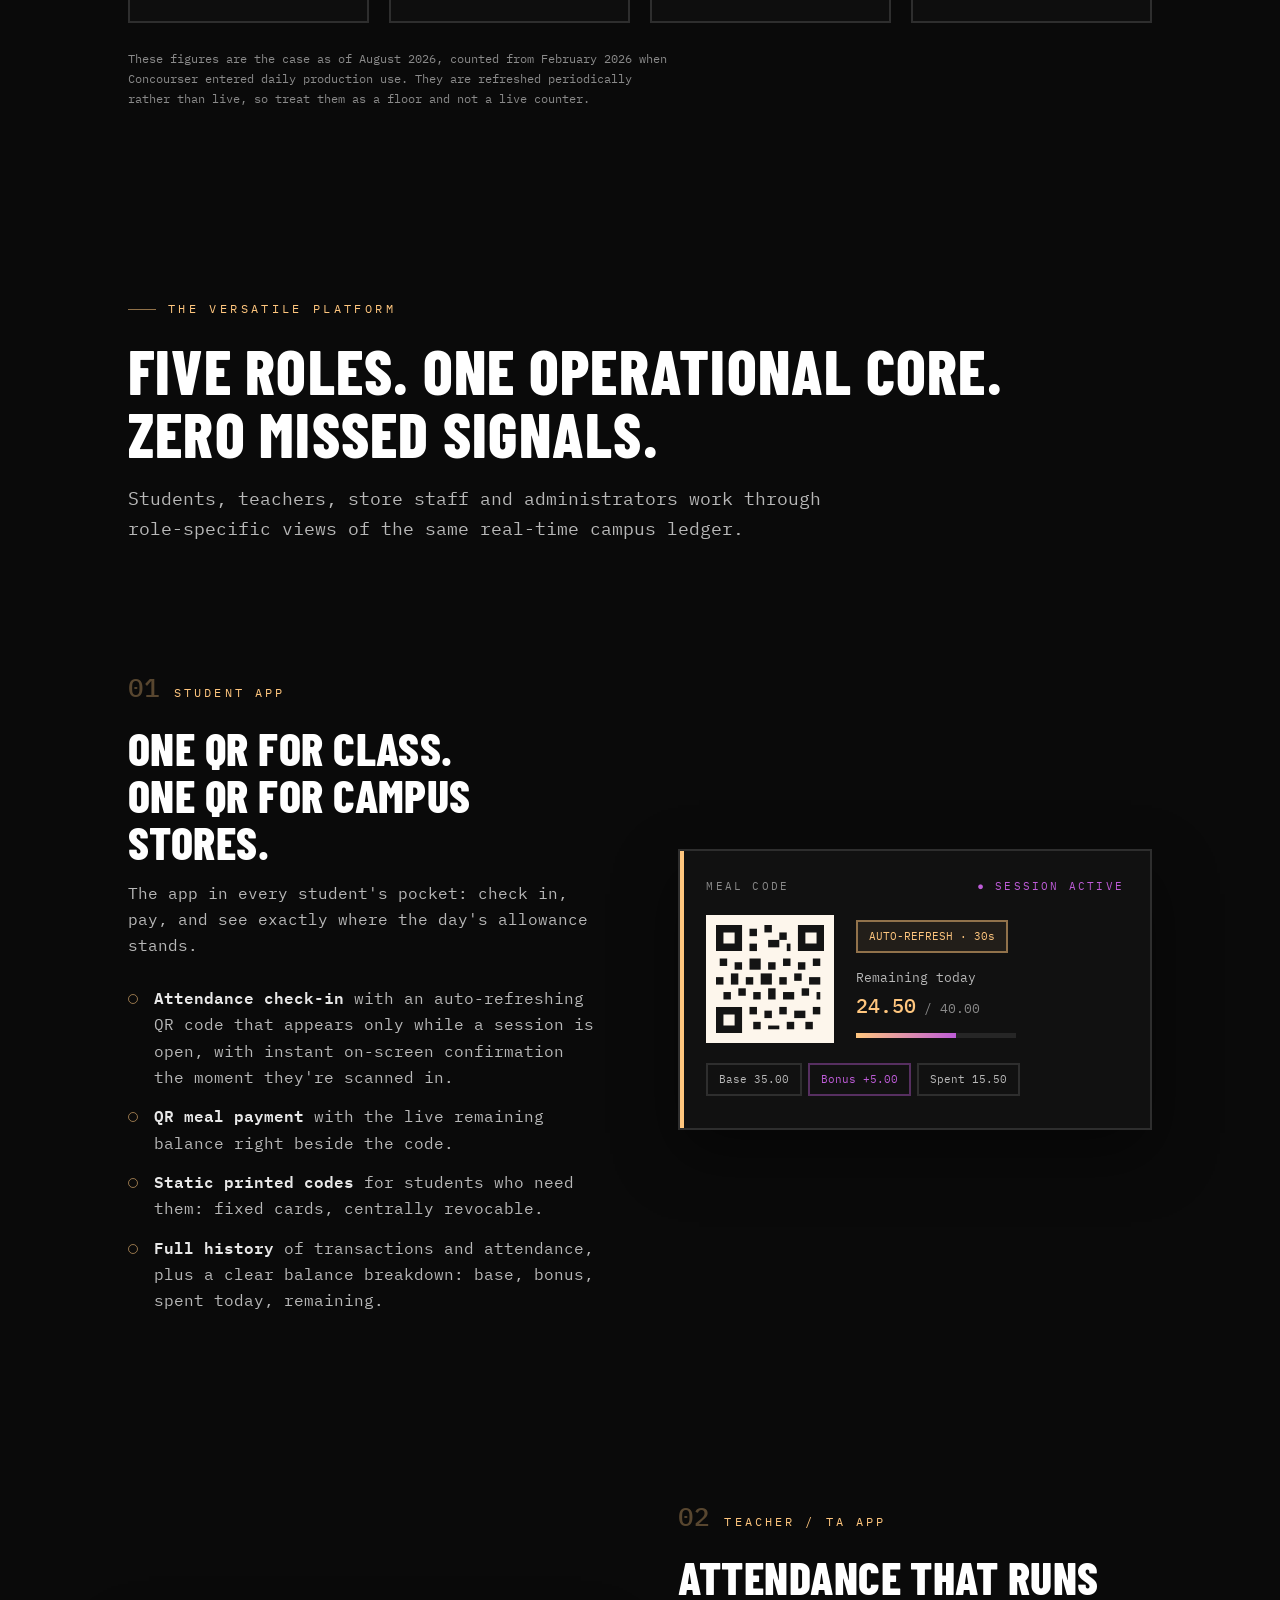
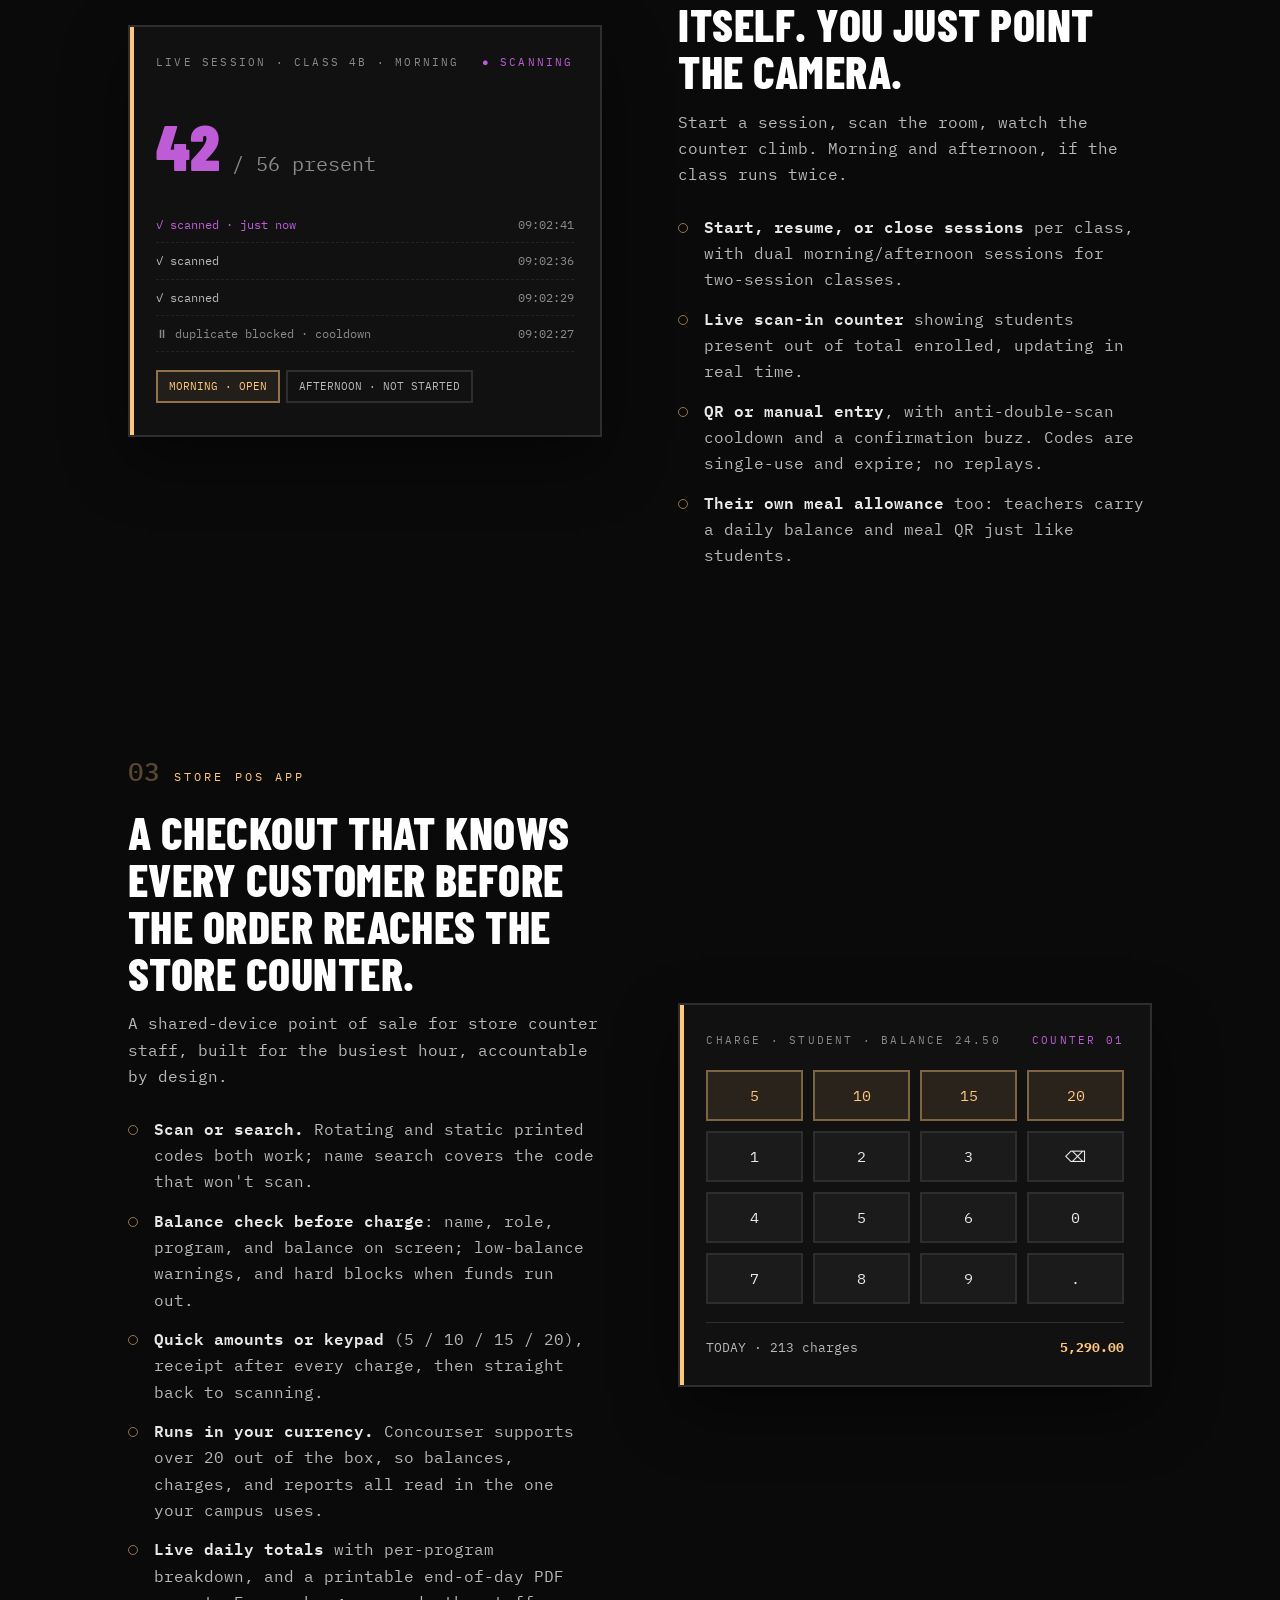
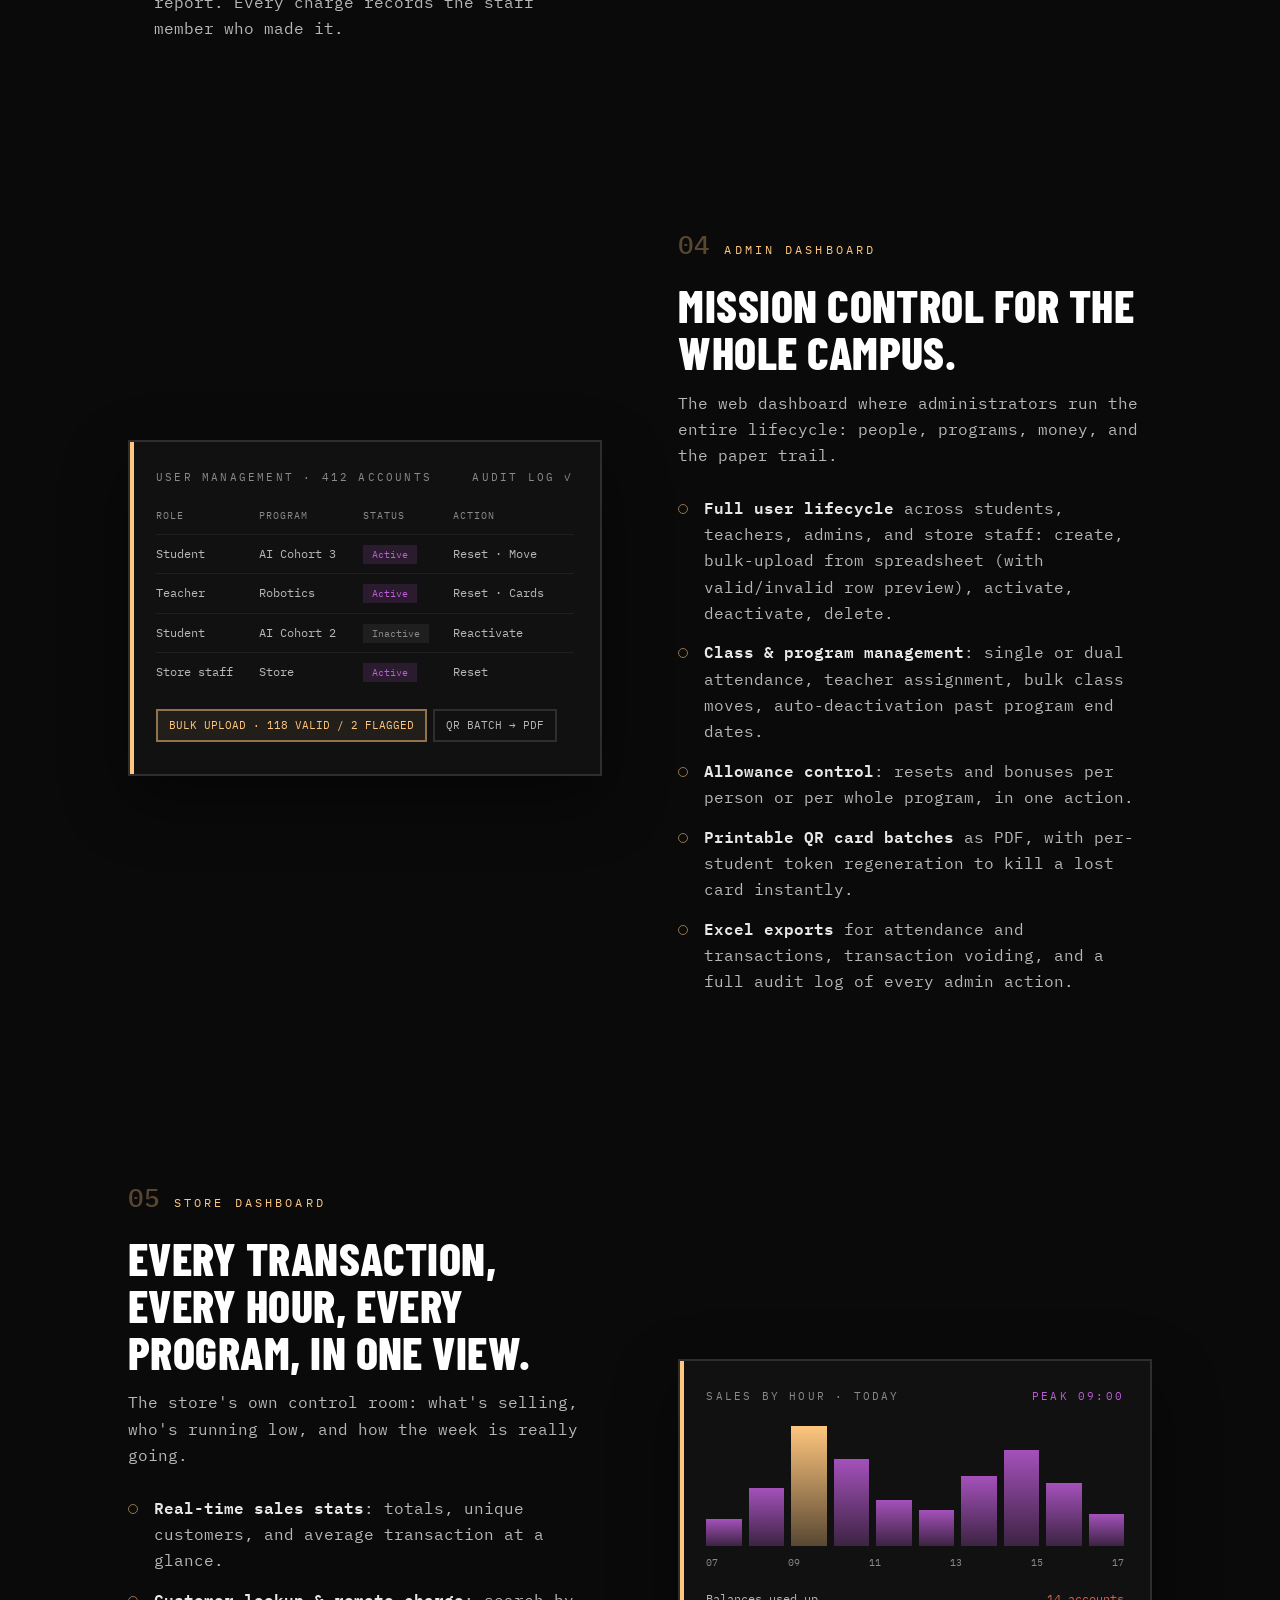
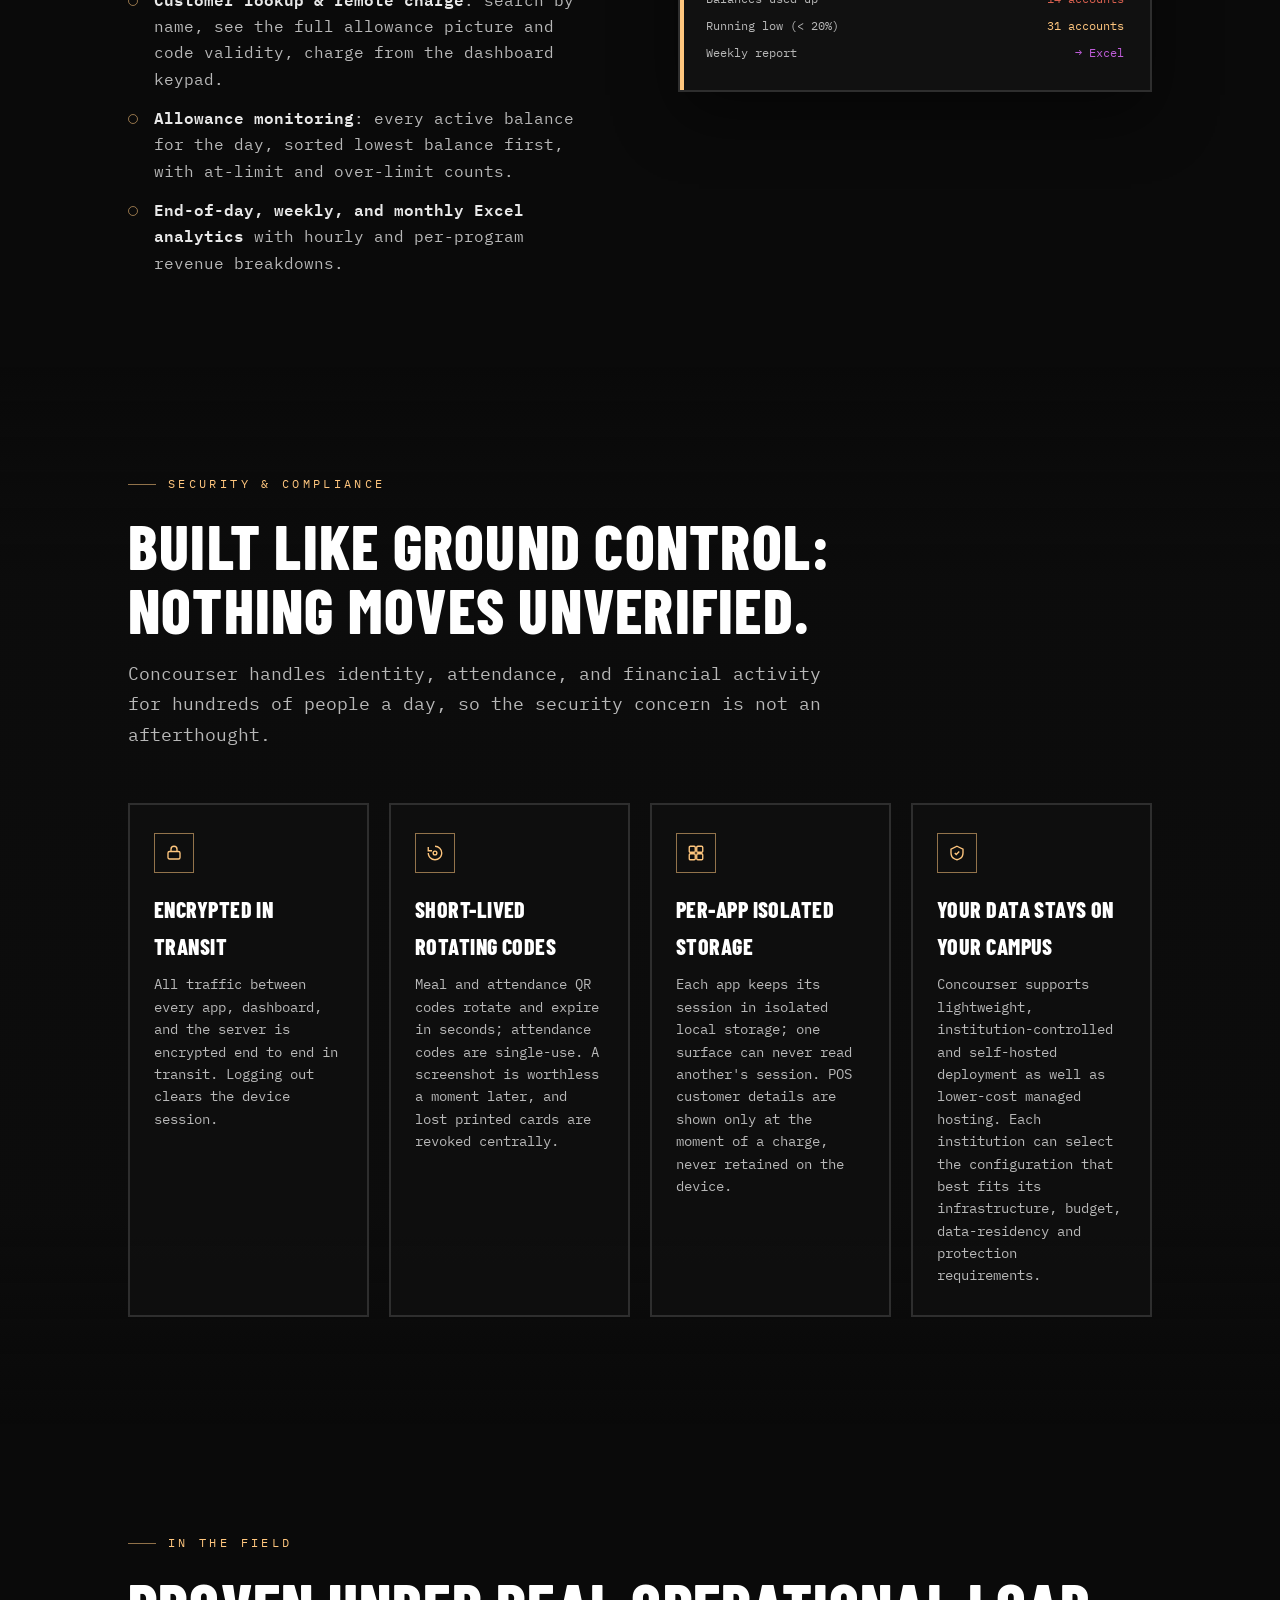
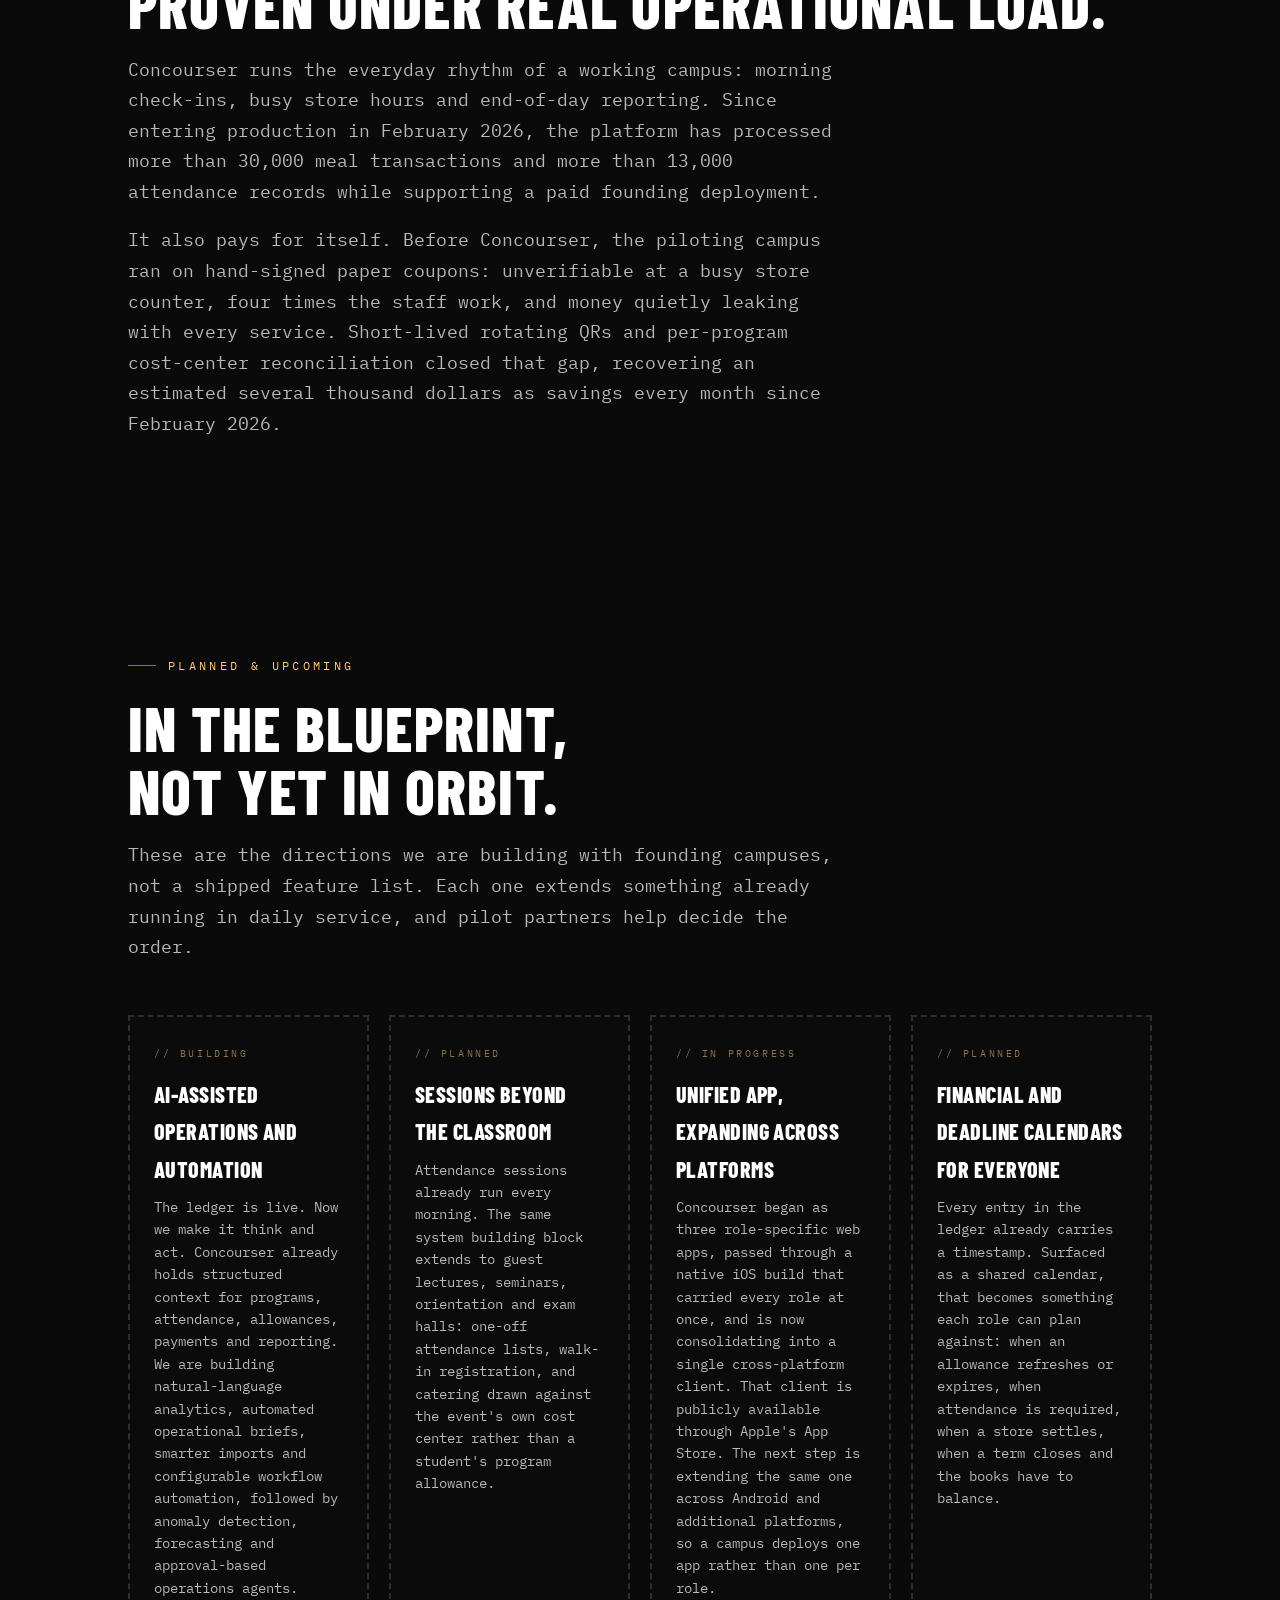
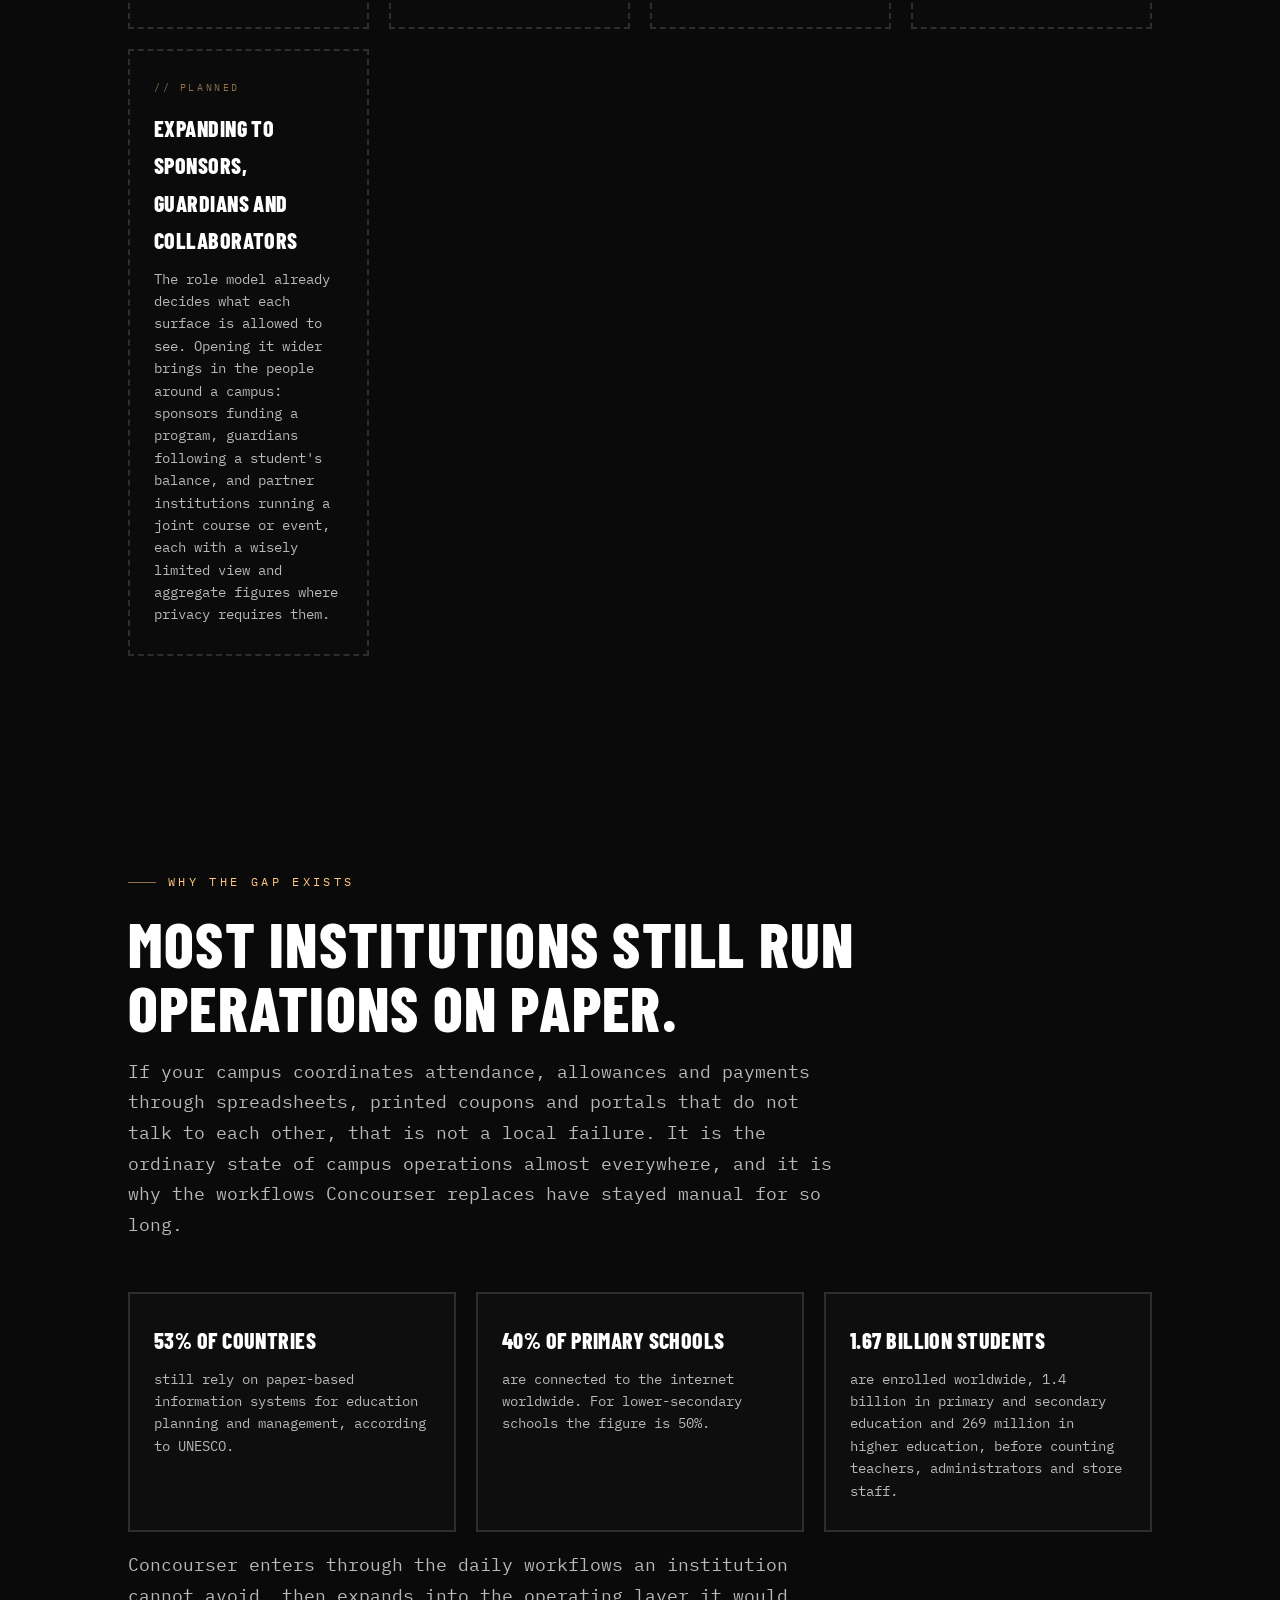
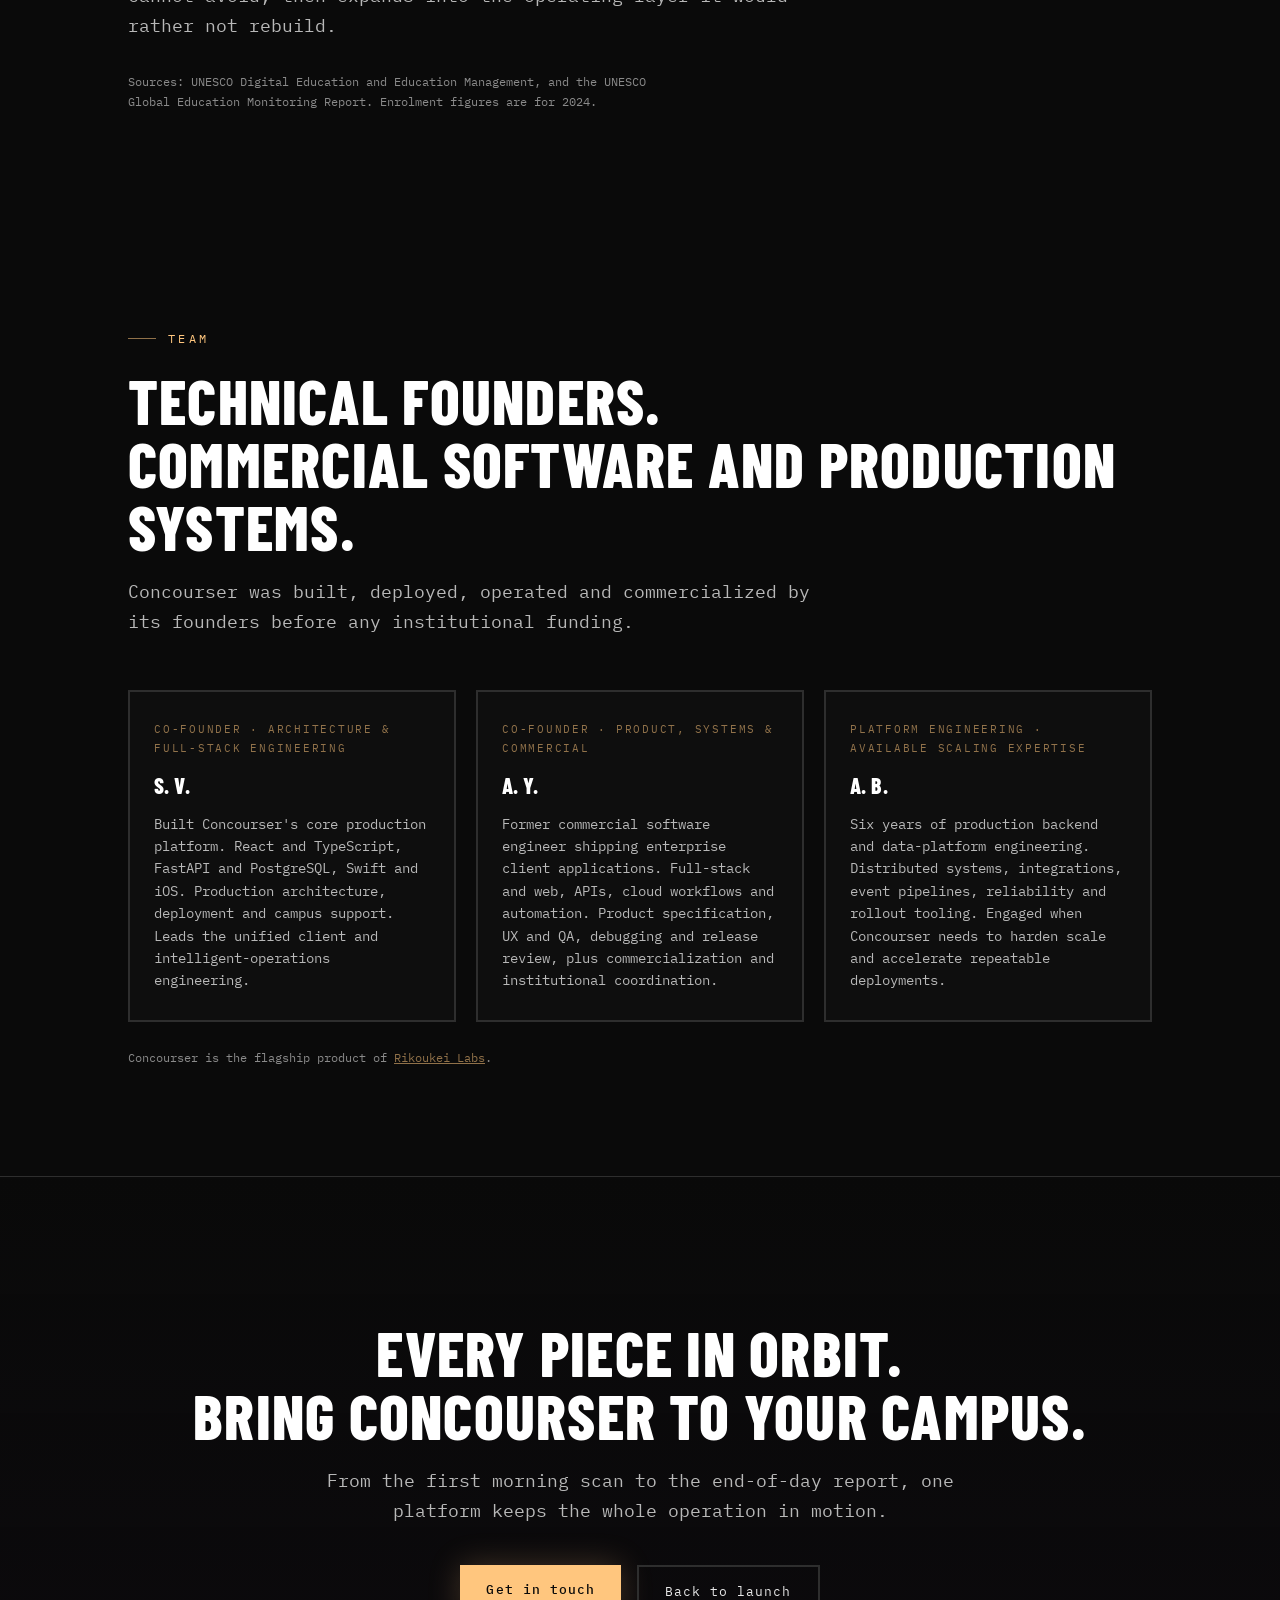
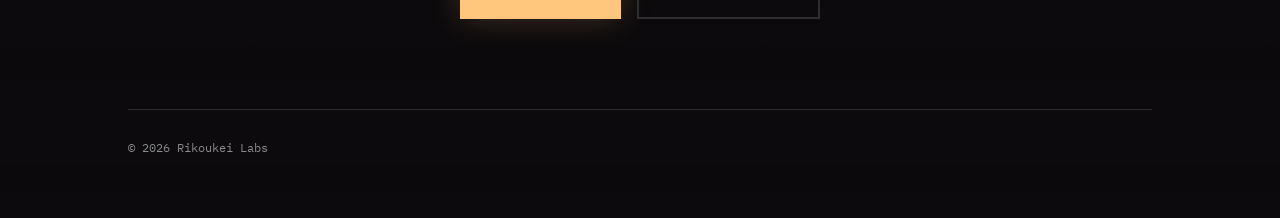
==== commit f681edb1: "Empty the footers now that navigation lives in the header, and rename the call to action The home pa" ====
--- a/index.html
+++ b/index.html
@@ -231,7 +231,7 @@
   <div class="nav-right">
     <a class="nav-cta" href="apps/index.html" id="products-link">DEMOS</a>
     <a class="nav-cta" href="blog/index.html">NOTES</a>
-    <a class="nav-cta" href="#contact">REQUEST A PILOT</a>
+    <a class="nav-cta" href="#contact">CONTACT</a>
   </div>
 </nav>
 
@@ -599,16 +599,6 @@
 
       <div class="foot-links">
         <span>© 2026 Rikoukei Labs</span>
-        <span class="links">
-          <a href="#traction">Traction</a>
-          <a href="#platform">Platform</a>
-          <a href="#security">Security</a>
-          <a href="#impact">In the field</a>
-          <a href="#roadmap">What's next</a>
-          <a href="#market">Why the gap</a>
-          <a href="#team">Team</a>
-          <a href="blog/index.html">Notes</a>
-        </span>
       </div>
     </div>
   </section>
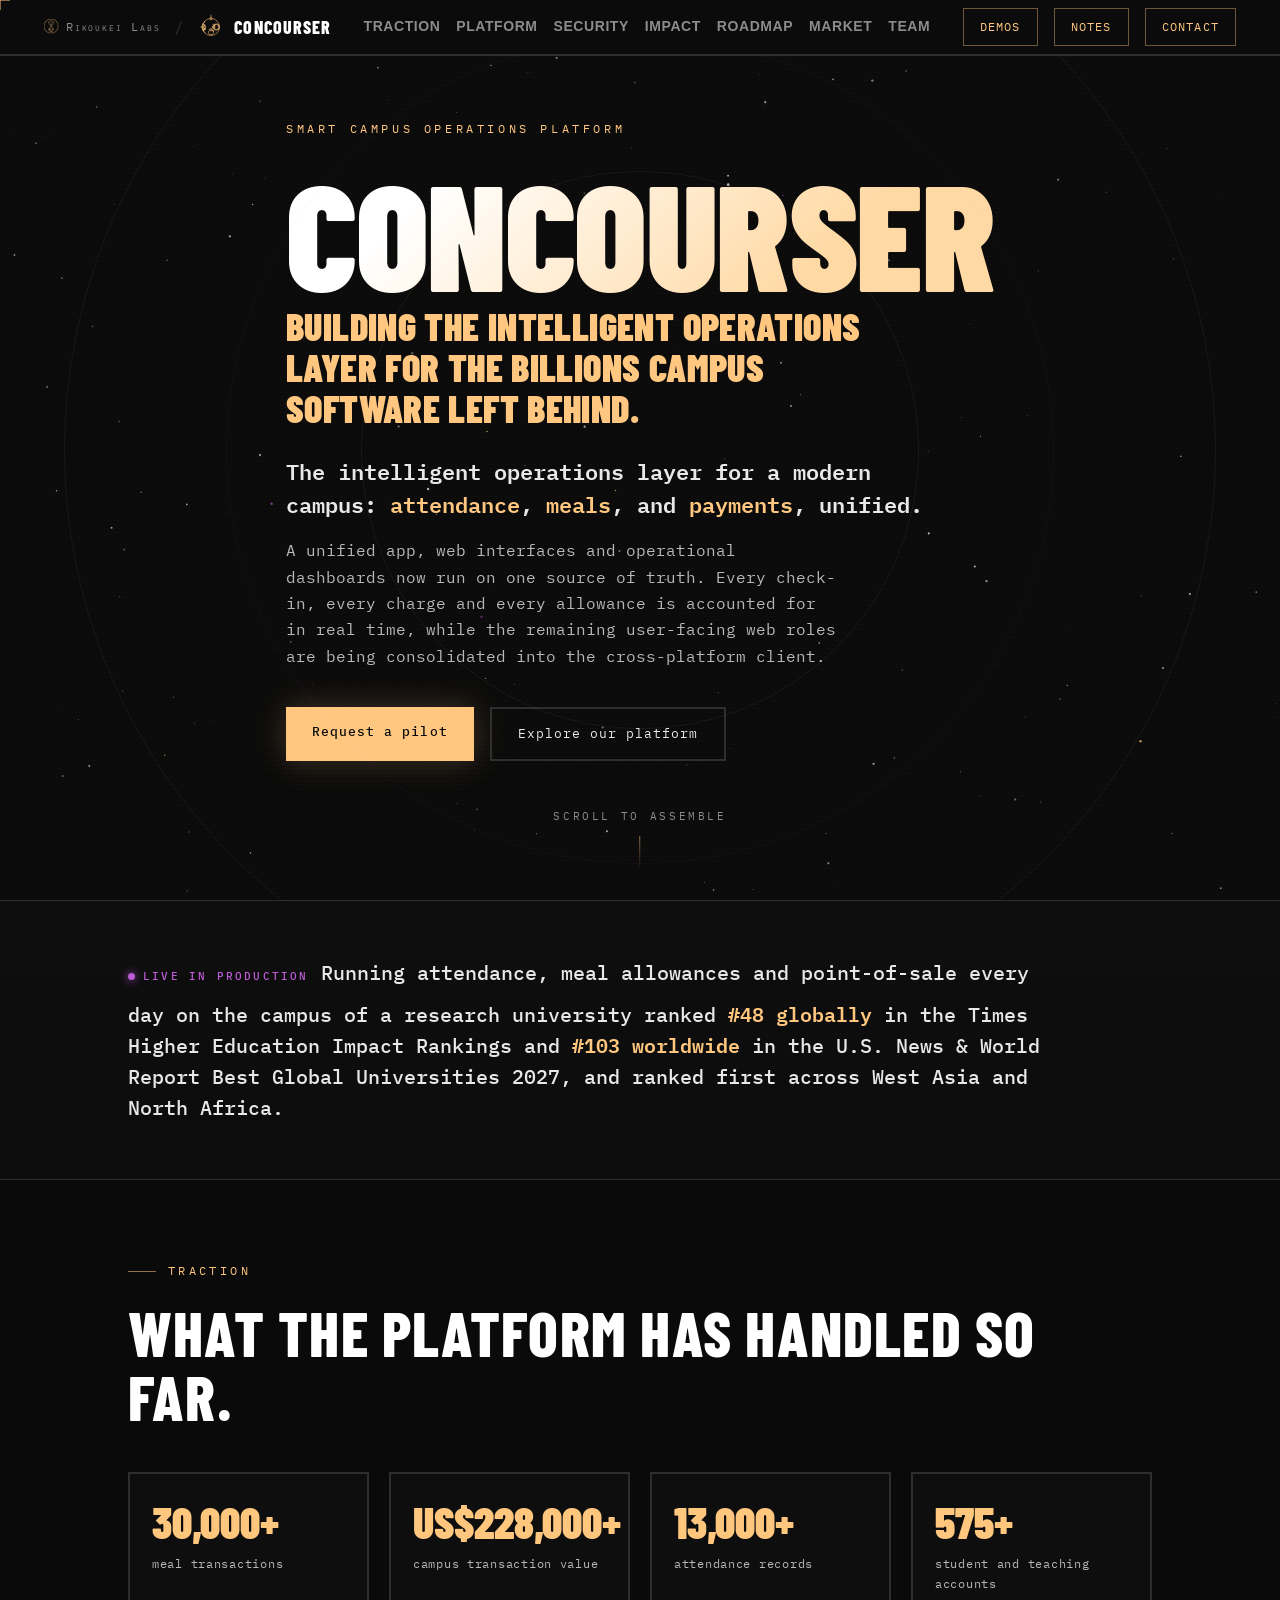
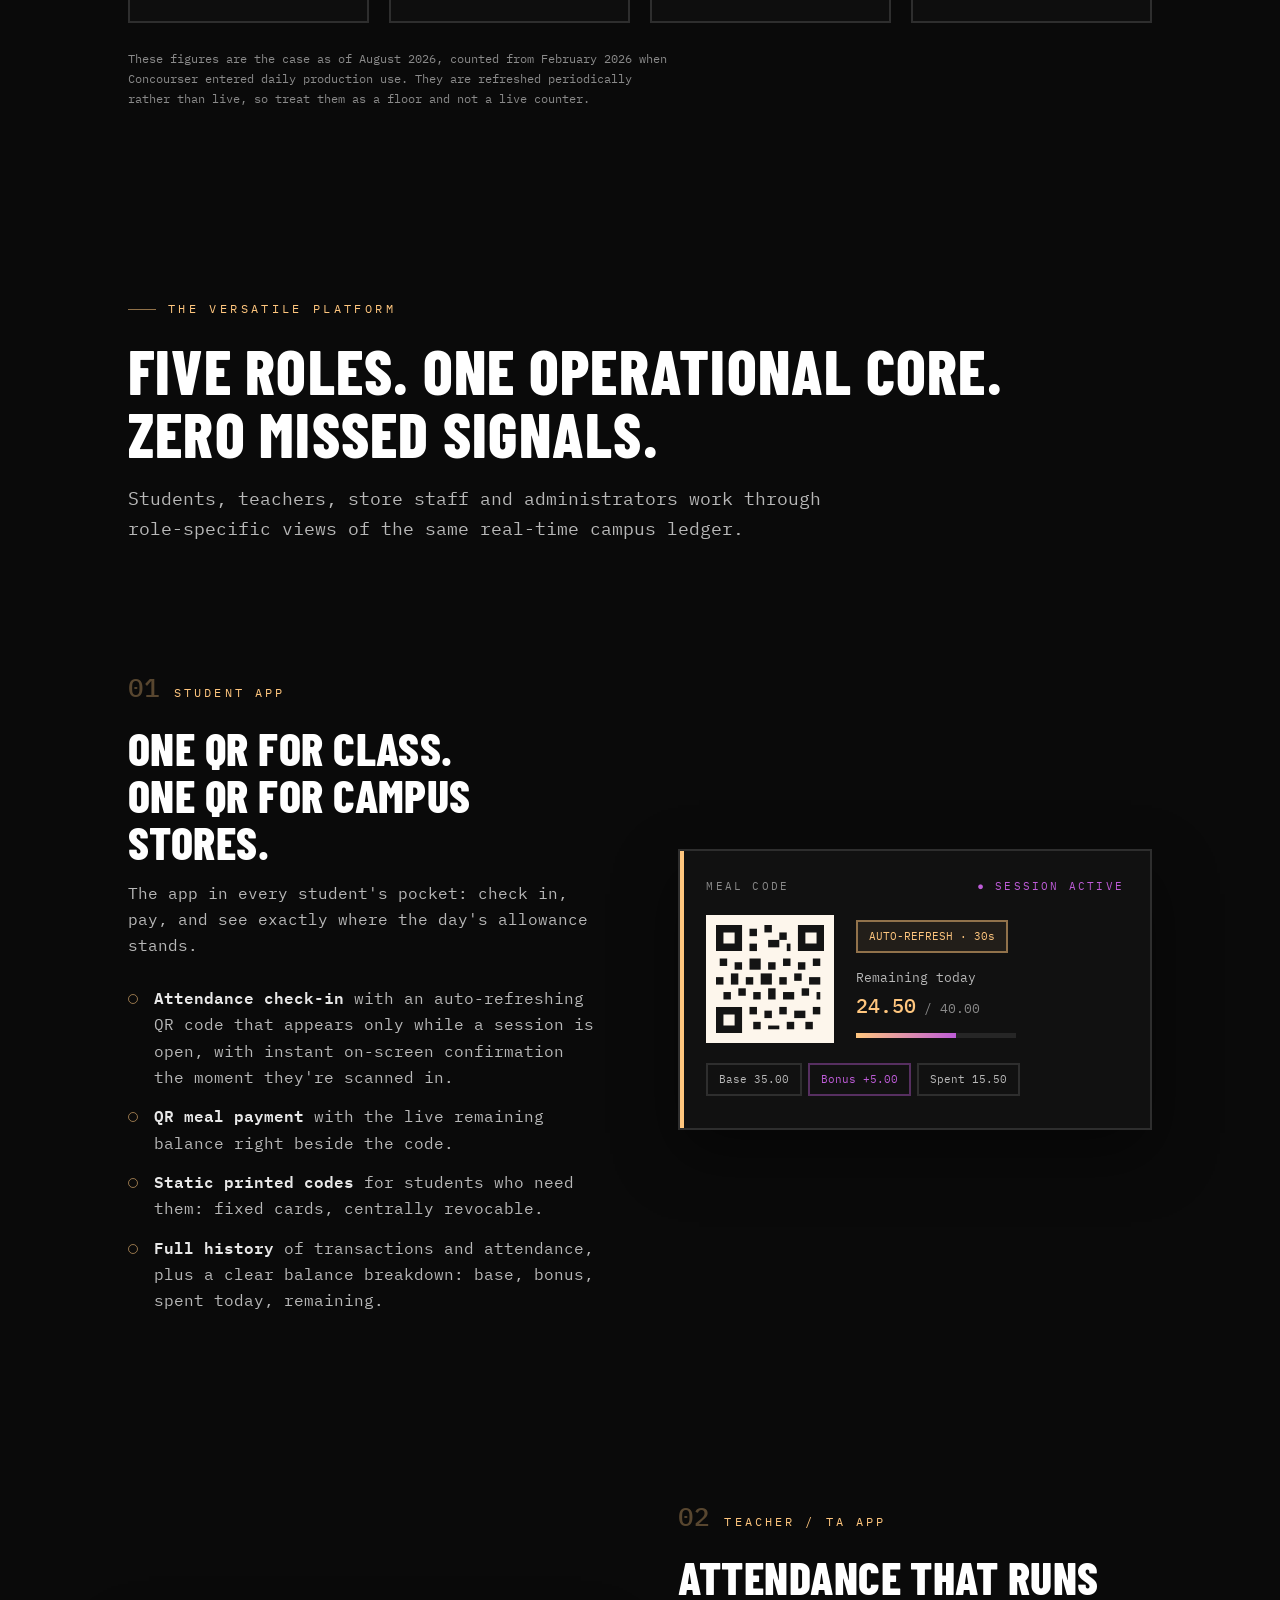
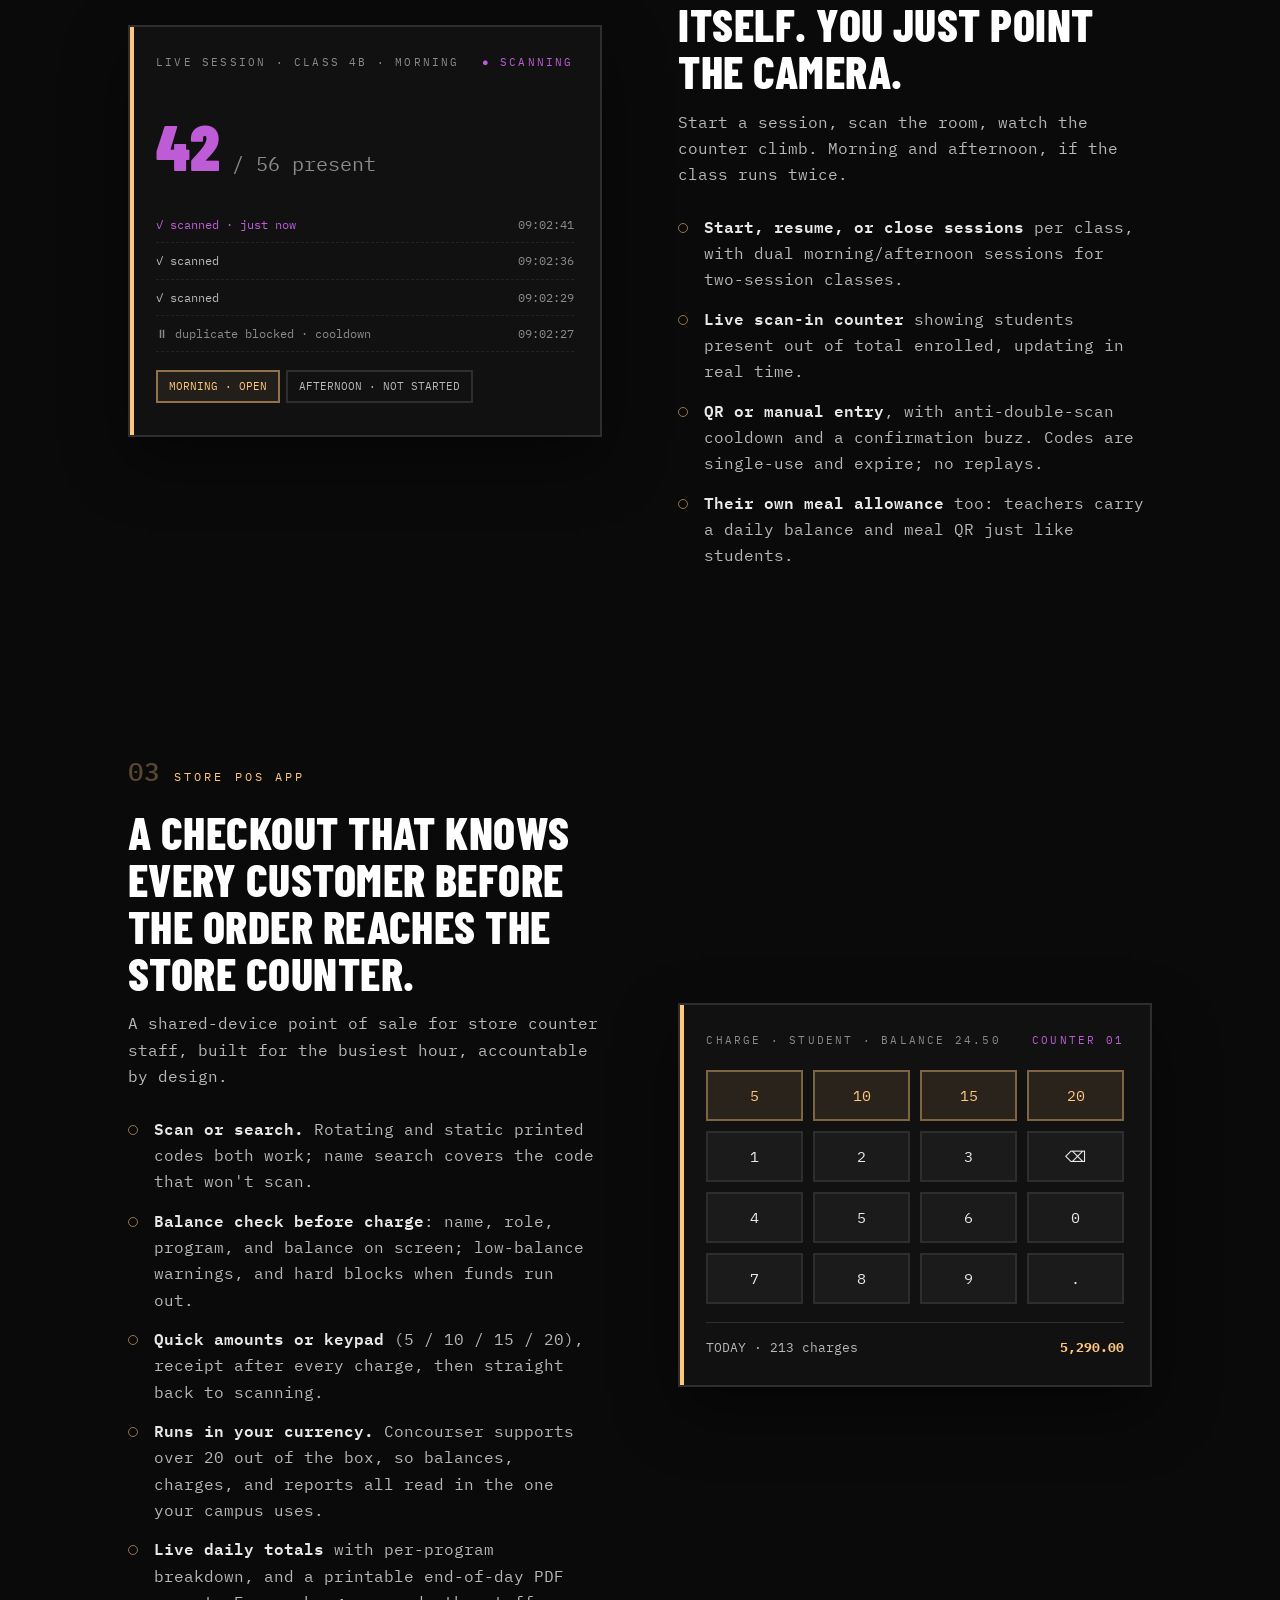
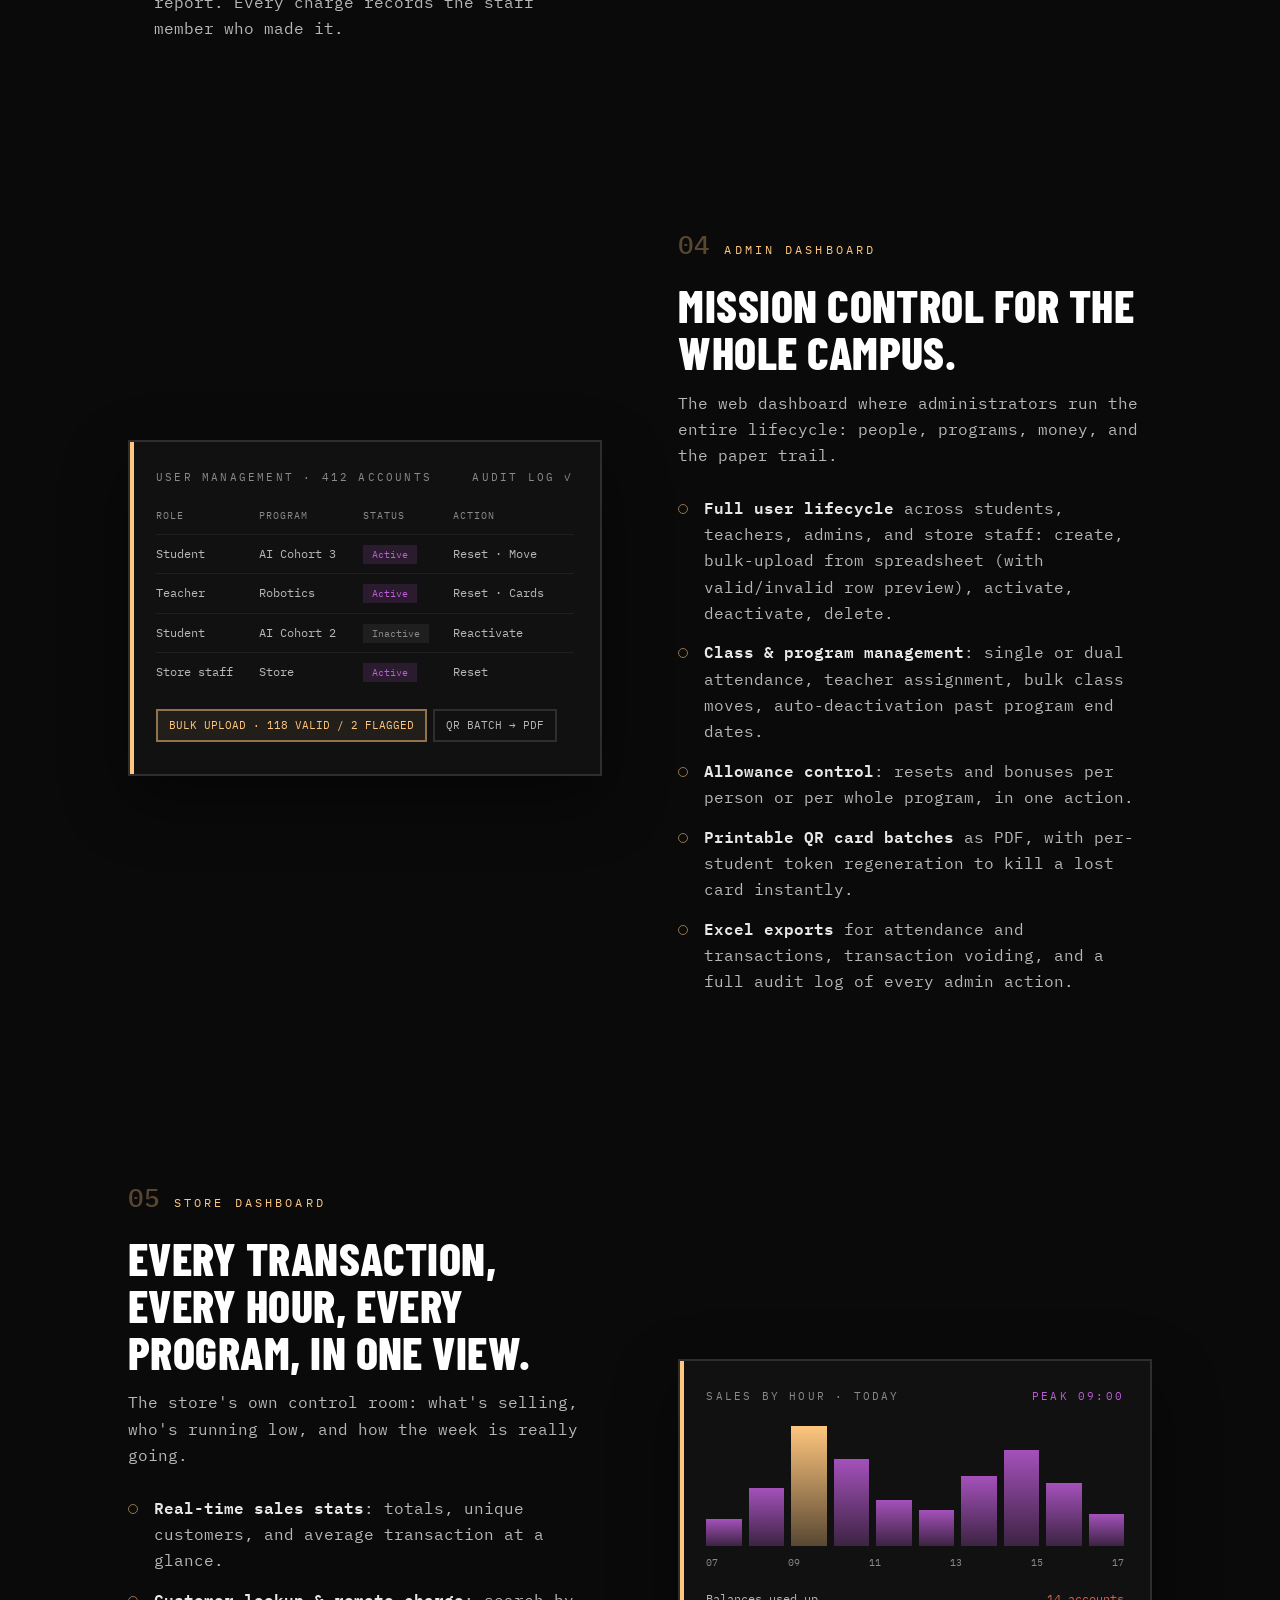
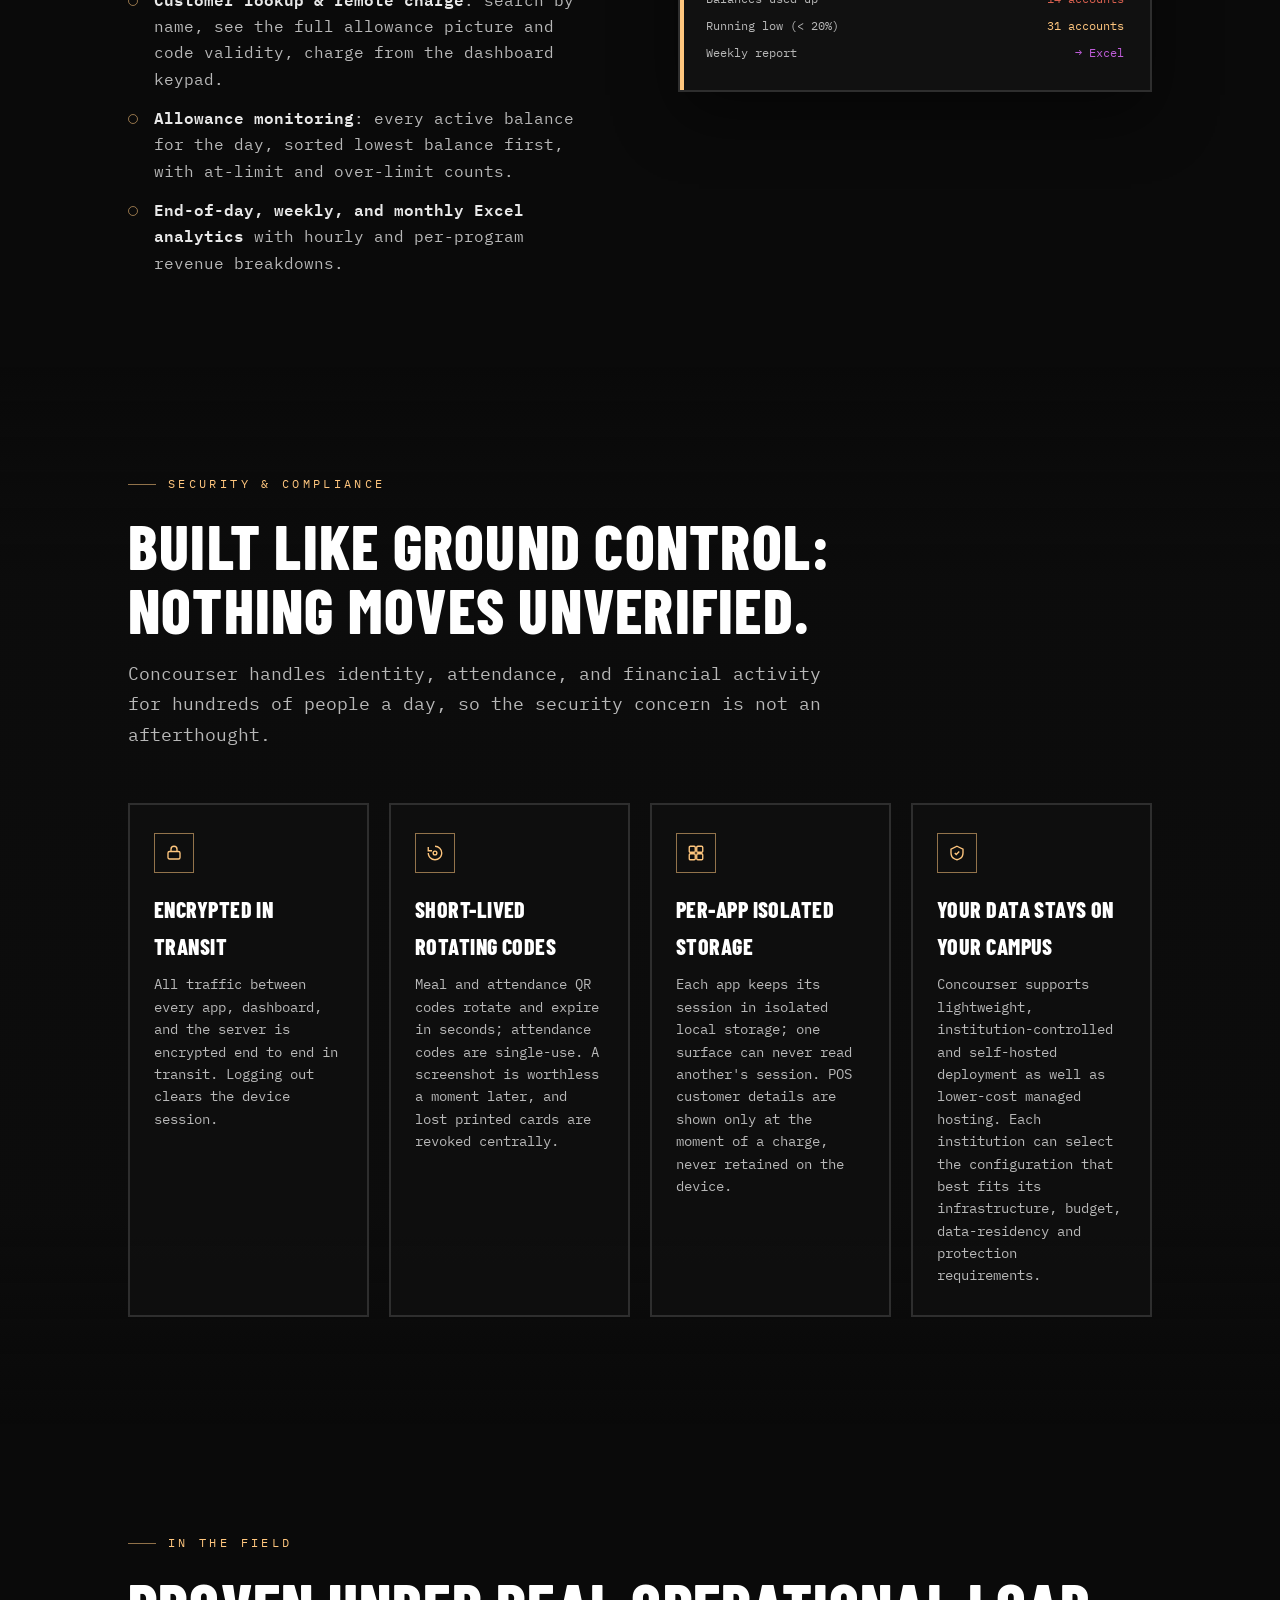
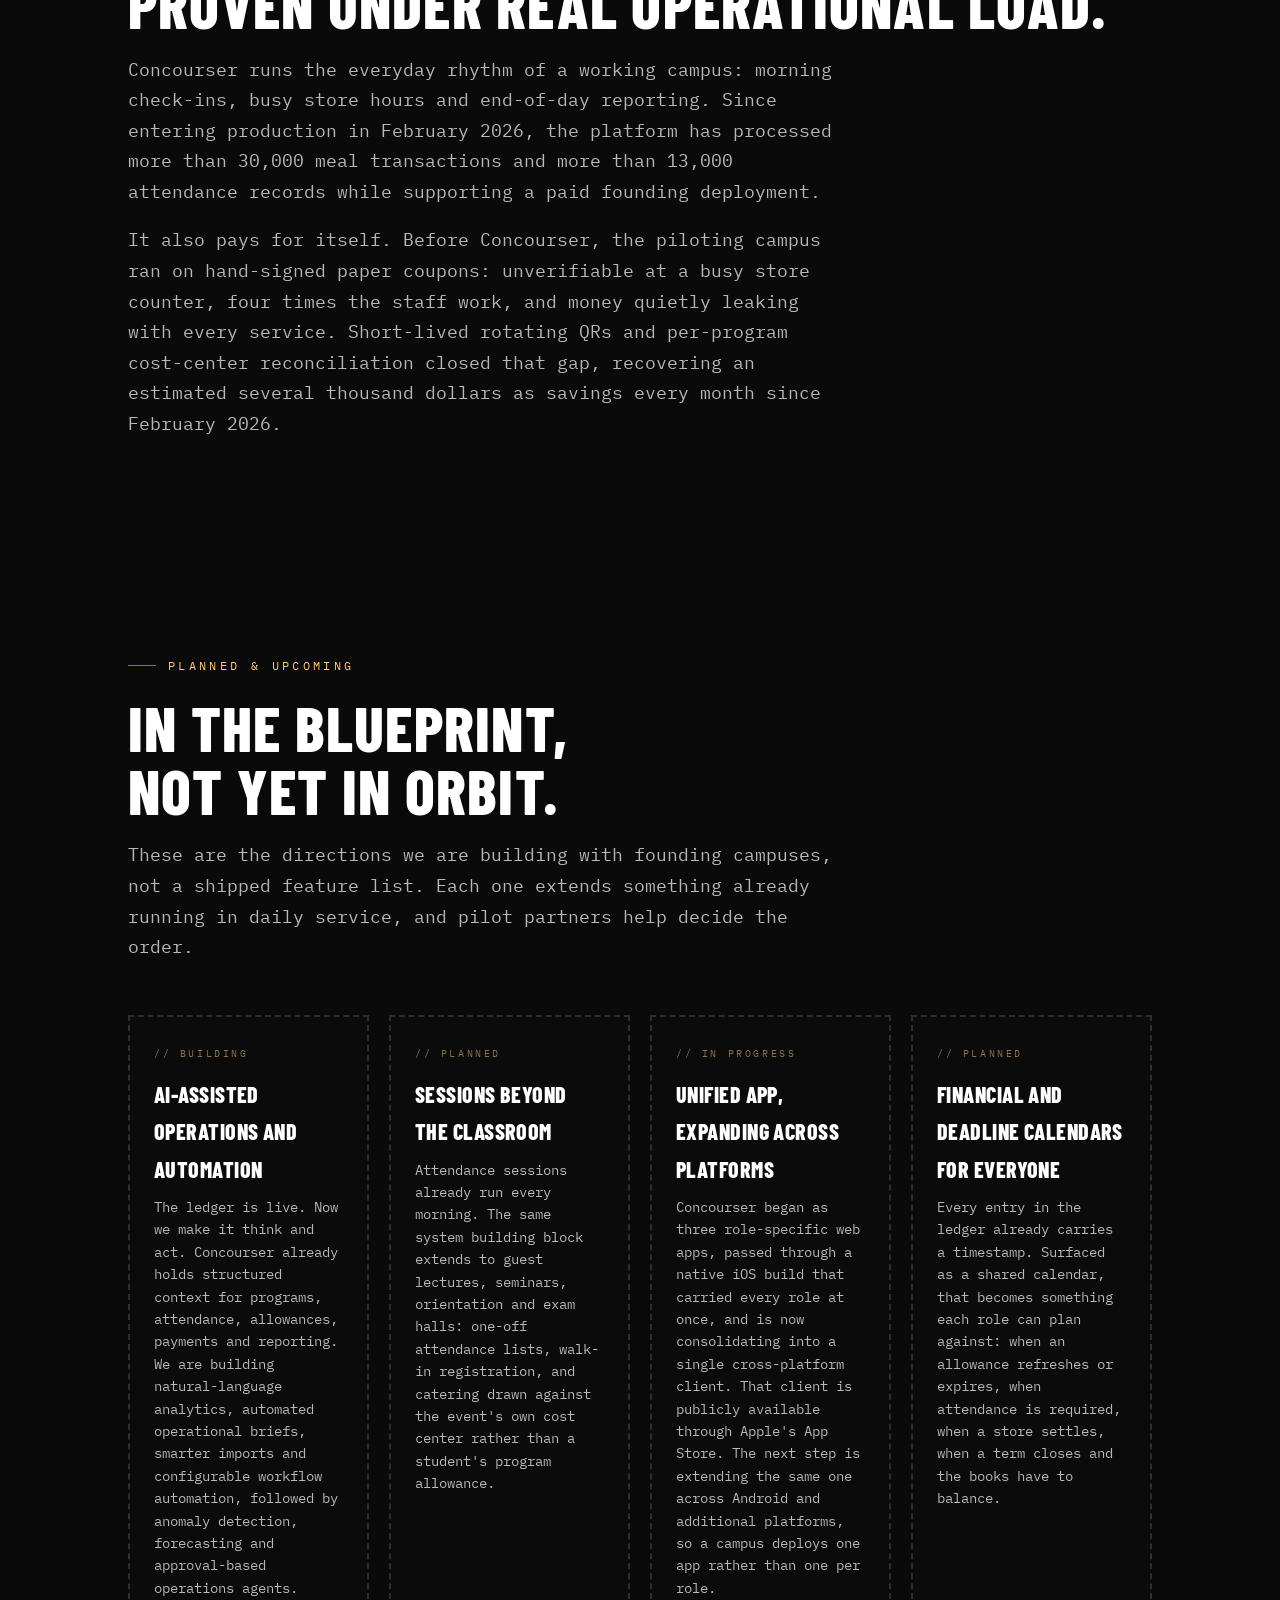
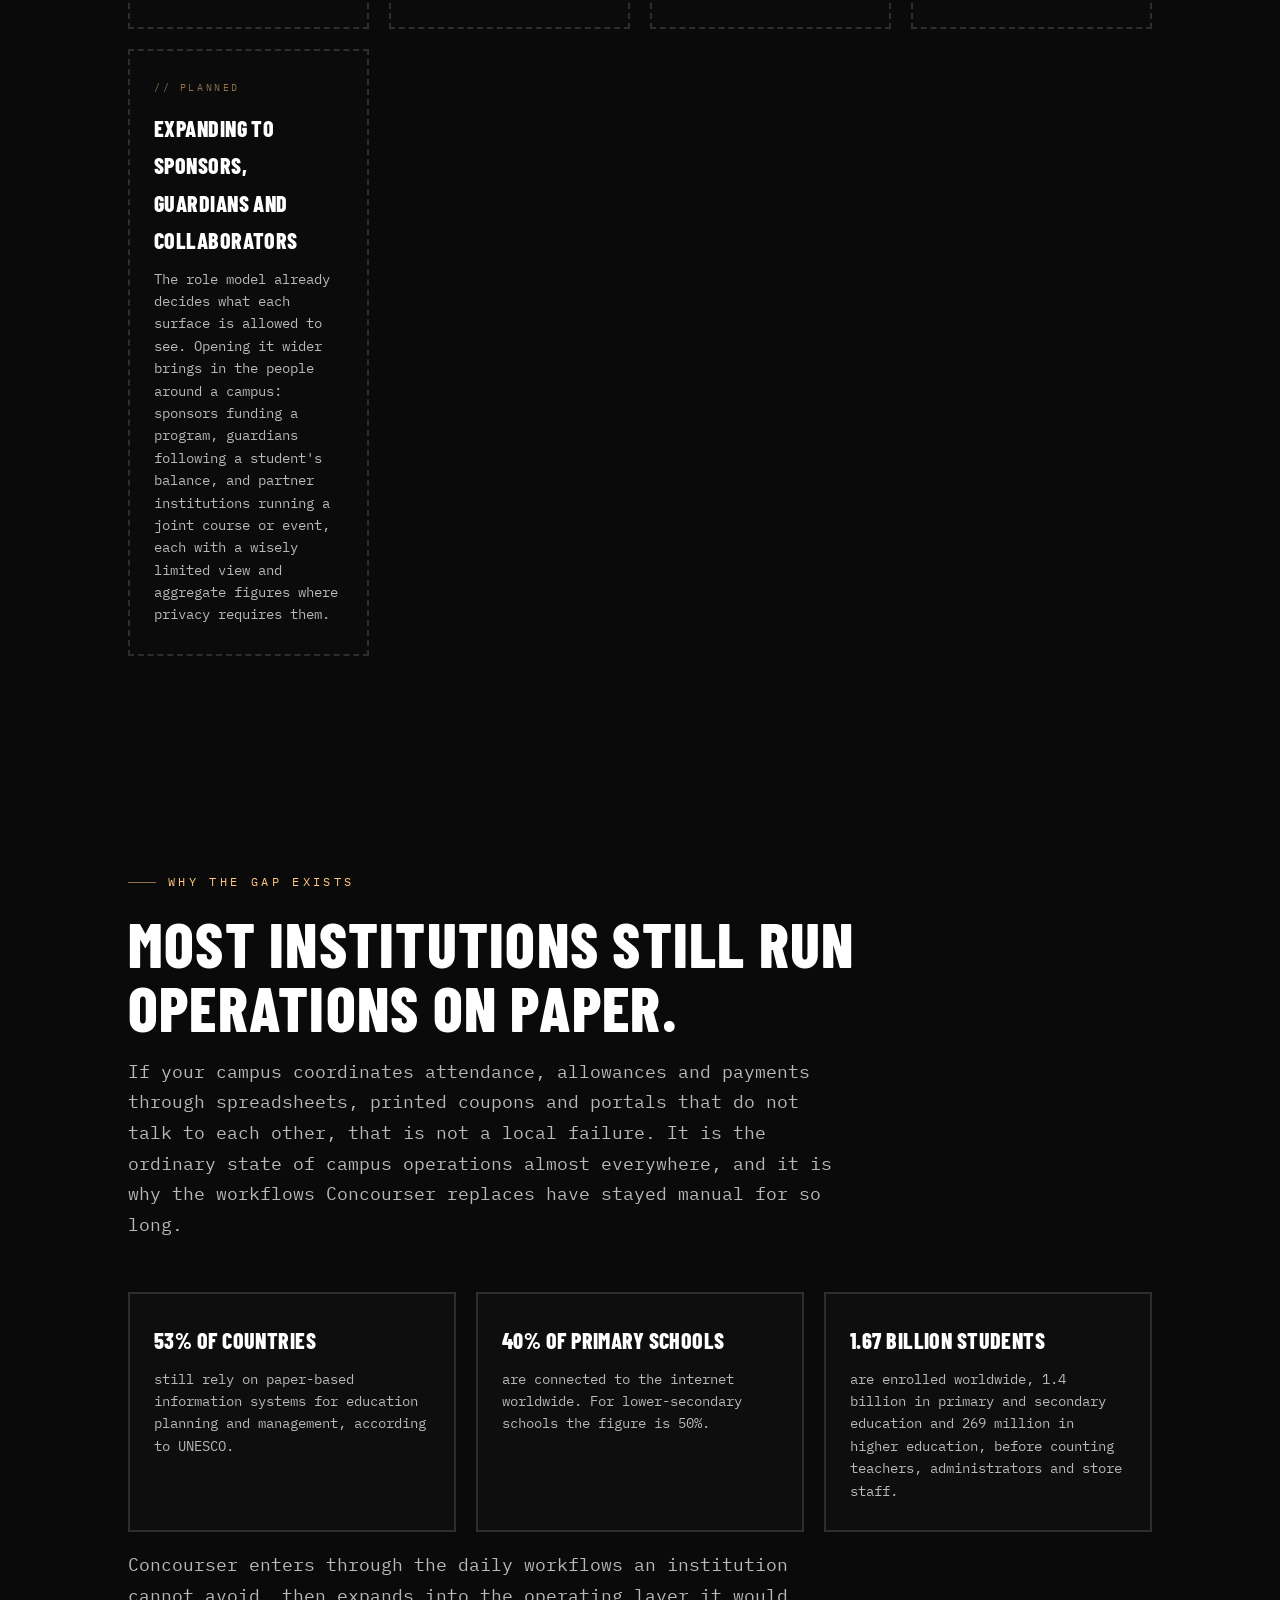
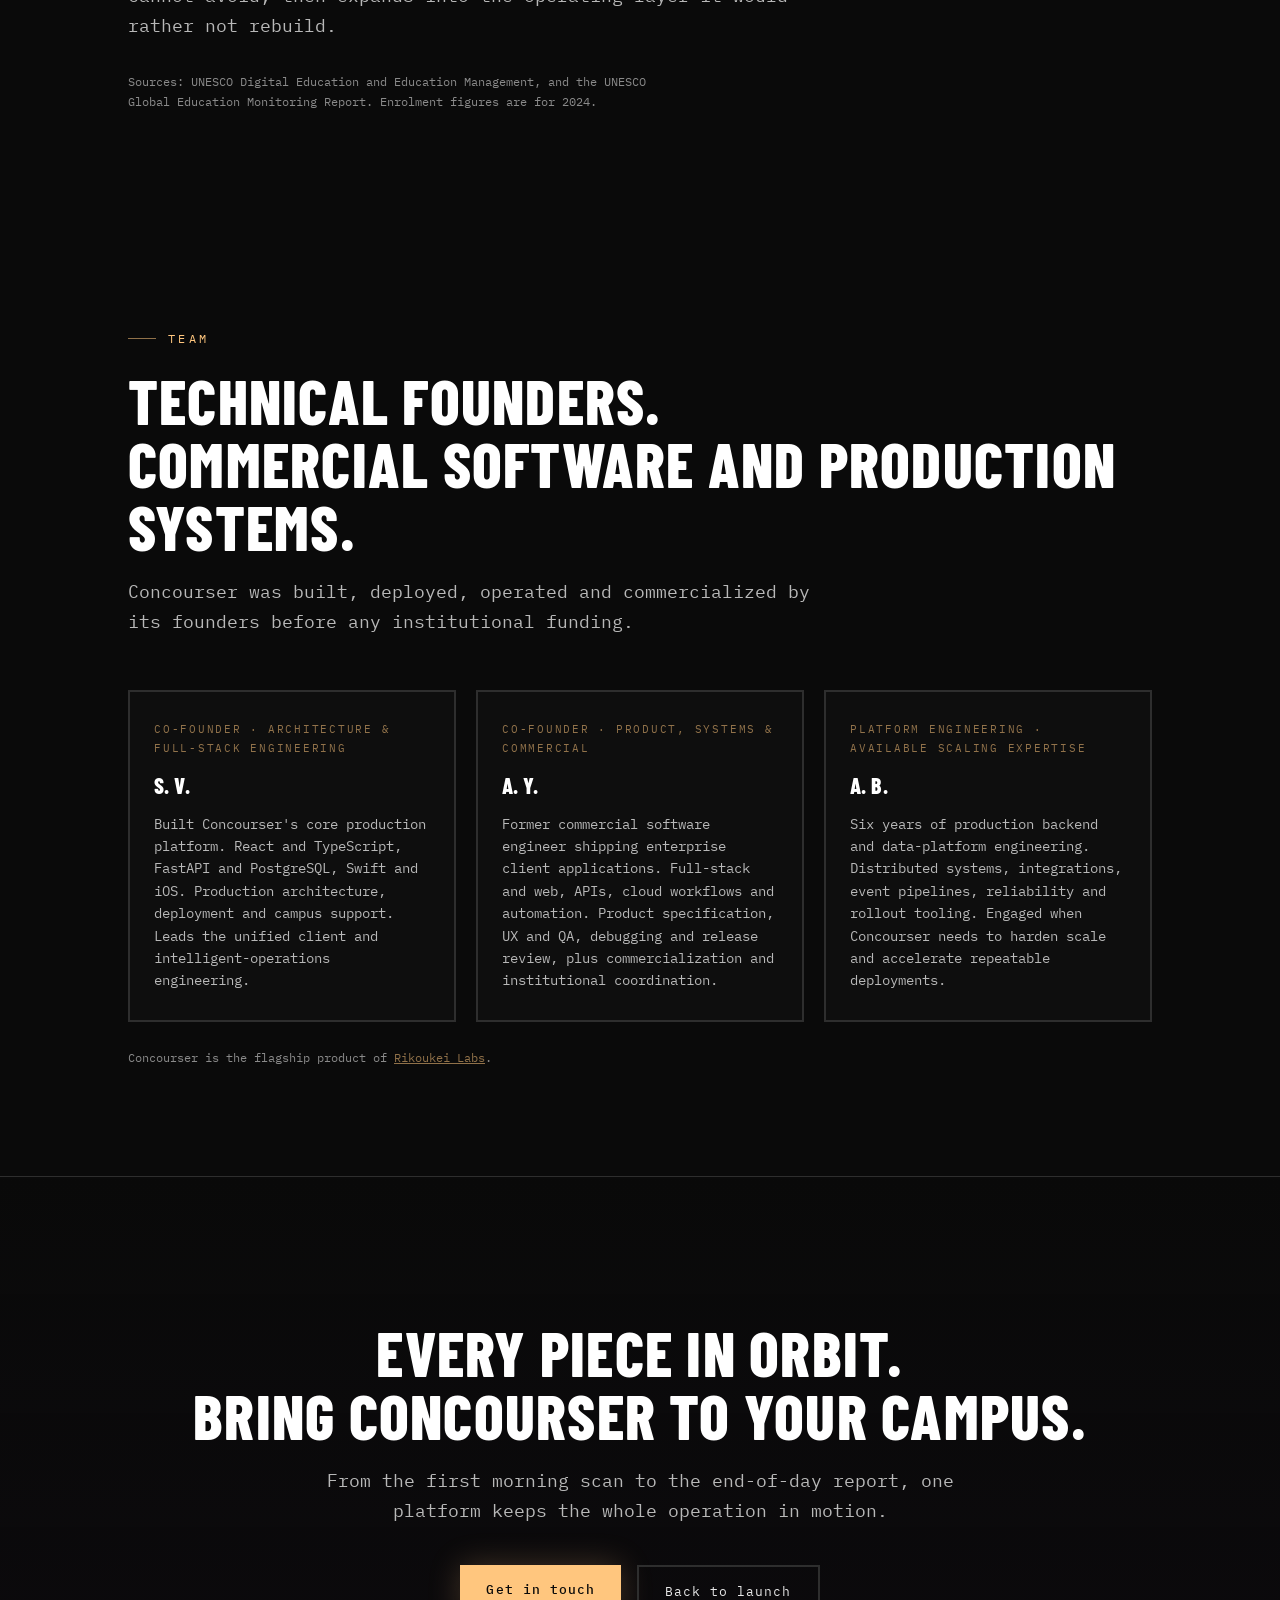
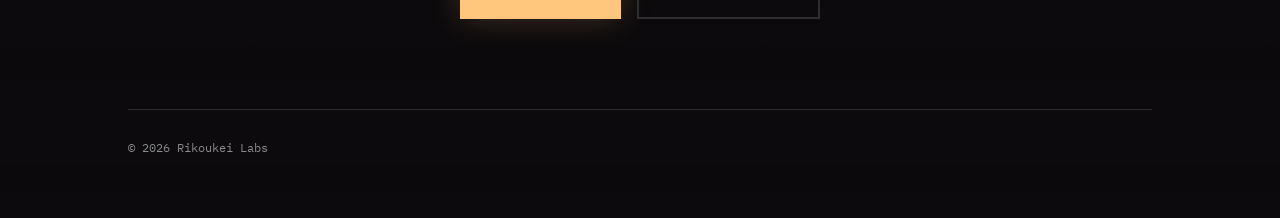
==== commit 05daa5be: "Describe Concourser as the intelligent operations layer and add the Cncrsr short name The site narra" ====
--- a/index.html
+++ b/index.html
@@ -3,16 +3,16 @@
 <head>
 <meta charset="UTF-8">
 <meta name="viewport" content="width=device-width, initial-scale=1.0">
-<title>Concourser | The operations layer for a modern campus</title>
-<meta name="description" content="Concourser unifies attendance, meal allowances and point-of-sale for a modern campus. A unified app, web interfaces and operational dashboards on one source of truth.">
+<title>Concourser (Cncrsr) | The intelligent operations layer for a modern campus</title>
+<meta name="description" content="Concourser (Cncrsr) unifies attendance, meal allowances and point-of-sale for a modern campus in a smart platform. A unified app, web interfaces and operational dashboards on one source of truth.">
 <link rel="icon" href="data:image/svg+xml,%3Csvg%20xmlns='http://www.w3.org/2000/svg'%20viewBox='0%200%2032%2032'%3E%3Crect%20width='32'%20height='32'%20fill='%230a0a0a'/%3E%3Ccircle%20cx='16'%20cy='16'%20r='10'%20fill='none'%20stroke='%23ffc67e'%20stroke-width='2'/%3E%3Ccircle%20cx='16'%20cy='8'%20r='2.5'%20fill='%23ffc67e'/%3E%3C/svg%3E">
 <meta property="og:type" content="website">
 <meta property="og:url" content="https://www.cncrsr.com/">
-<meta property="og:title" content="Concourser | The operations layer for a modern campus">
-<meta property="og:description" content="Concourser unifies attendance, meal allowances and point-of-sale for a modern campus. A unified app, web interfaces and operational dashboards on one source of truth.">
+<meta property="og:title" content="Concourser (Cncrsr) | The intelligent operations layer for a modern campus">
+<meta property="og:description" content="Concourser (Cncrsr) unifies attendance, meal allowances and point-of-sale for a modern campus in a smart platform. A unified app, web interfaces and operational dashboards on one source of truth.">
 <meta name="twitter:card" content="summary">
-<meta name="twitter:title" content="Concourser | The operations layer for a modern campus">
-<meta name="twitter:description" content="Concourser unifies attendance, meal allowances, and point-of-sale for a modern campus.">
+<meta name="twitter:title" content="Concourser (Cncrsr) | The intelligent operations layer for a modern campus">
+<meta name="twitter:description" content="Concourser (Cncrsr) unifies attendance, meal allowances, and point-of-sale for a modern campus in a smart platform.">
 <link rel="canonical" href="https://www.cncrsr.com/">
 <meta property="og:image" content="https://www.cncrsr.com/assets/concourser-mark.png">
 <meta name="twitter:image" content="https://www.cncrsr.com/assets/concourser-mark.png">
@@ -23,12 +23,12 @@
     {
       "@type": "SoftwareApplication",
       "@id": "https://www.cncrsr.com/#concourser",
-      "name": "Concourser",
+      "name": "Concourser (Cncrsr)",
       "url": "https://www.cncrsr.com/",
       "applicationCategory": "BusinessApplication",
-      "applicationSubCategory": "Campus operations platform",
+      "applicationSubCategory": "Smart campus operations platform",
       "operatingSystem": "iOS, Web",
-      "description": "Concourser is the operations layer for a modern campus. One operational ledger unifies student and staff identity, attendance check-in, meal allowances, point-of-sale payments and administrative reporting across role-specific apps and dashboards.",
+      "description": "Concourser (Cncrsr) is the intelligent operations layer for a modern campus. One operational ledger unifies student and staff identity, attendance check-in, meal allowances, point-of-sale payments and administrative reporting across role-specific apps and dashboards.",
       "downloadUrl": "https://apps.apple.com/in/app/concourser/id6791248721",
       "featureList": [
         "Attendance check-in with short-lived rotating QR codes",
@@ -36,7 +36,8 @@
         "Point-of-sale charging against student and staff allowances",
         "Admin dashboard for users, programs, allowances and audit logs",
         "Store dashboard with real-time sales and end-of-day reporting",
-        "Excel and PDF exports for attendance and transactions"
+        "Excel and PDF exports for attendance and transactions",
+        "Smart analysis and reporting"
       ],
       "publisher": { "@id": "https://www.rikoukeilabs.com/#organization" }
     },
@@ -241,10 +242,10 @@
   <section class="hero">
     <div class="orbits" aria-hidden="true"><span></span><span></span><span></span></div>
     <div class="inner">
-      <div class="hero-badge reveal">CAMPUS OPERATIONS PLATFORM</div>
+      <div class="hero-badge reveal">SMART CAMPUS OPERATIONS PLATFORM</div>
       <h1 class="reveal" style="--d:.08s">Concourser</h1>
-      <p class="ambition reveal" style="--d:.12s">Building the operating layer for the billions campus software left behind.</p>
-      <p class="tagline reveal" style="--d:.16s">The operations layer for a modern campus: <em>attendance</em>, <em>meals</em>, and <em>payments</em>, unified.</p>
+      <p class="ambition reveal" style="--d:.12s">Building the intelligent operations layer for the billions campus software left behind.</p>
+      <p class="tagline reveal" style="--d:.16s">The intelligent operations layer for a modern campus: <em>attendance</em>, <em>meals</em>, and <em>payments</em>, unified.</p>
       <p class="sub reveal" style="--d:.24s">A unified app, web interfaces and operational dashboards now run on one source of truth. Every check-in, every charge and every allowance is accounted for in real time, while the remaining user-facing web roles are being consolidated into the cross-platform client.</p>
       <div class="hero-ctas reveal" style="--d:.32s">
         <a class="btn btn-primary" href="#contact">Request a pilot</a>
